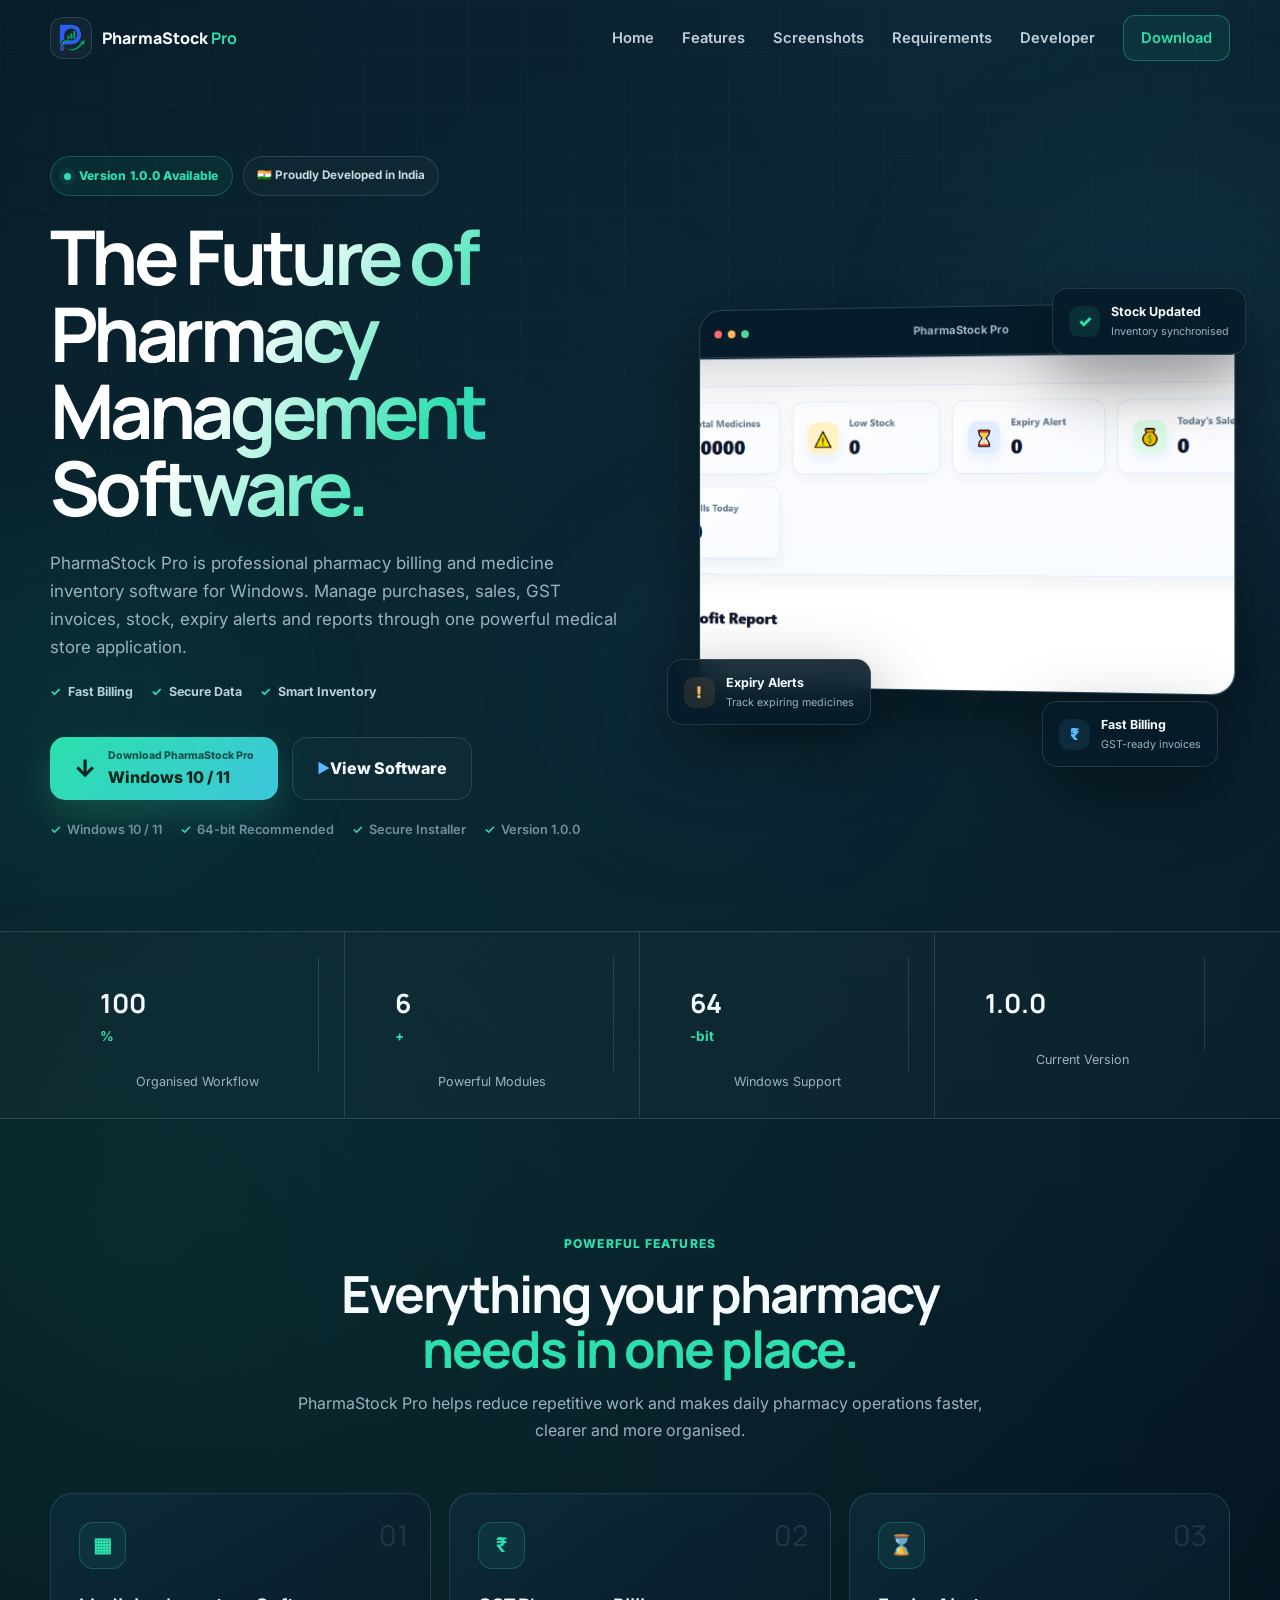
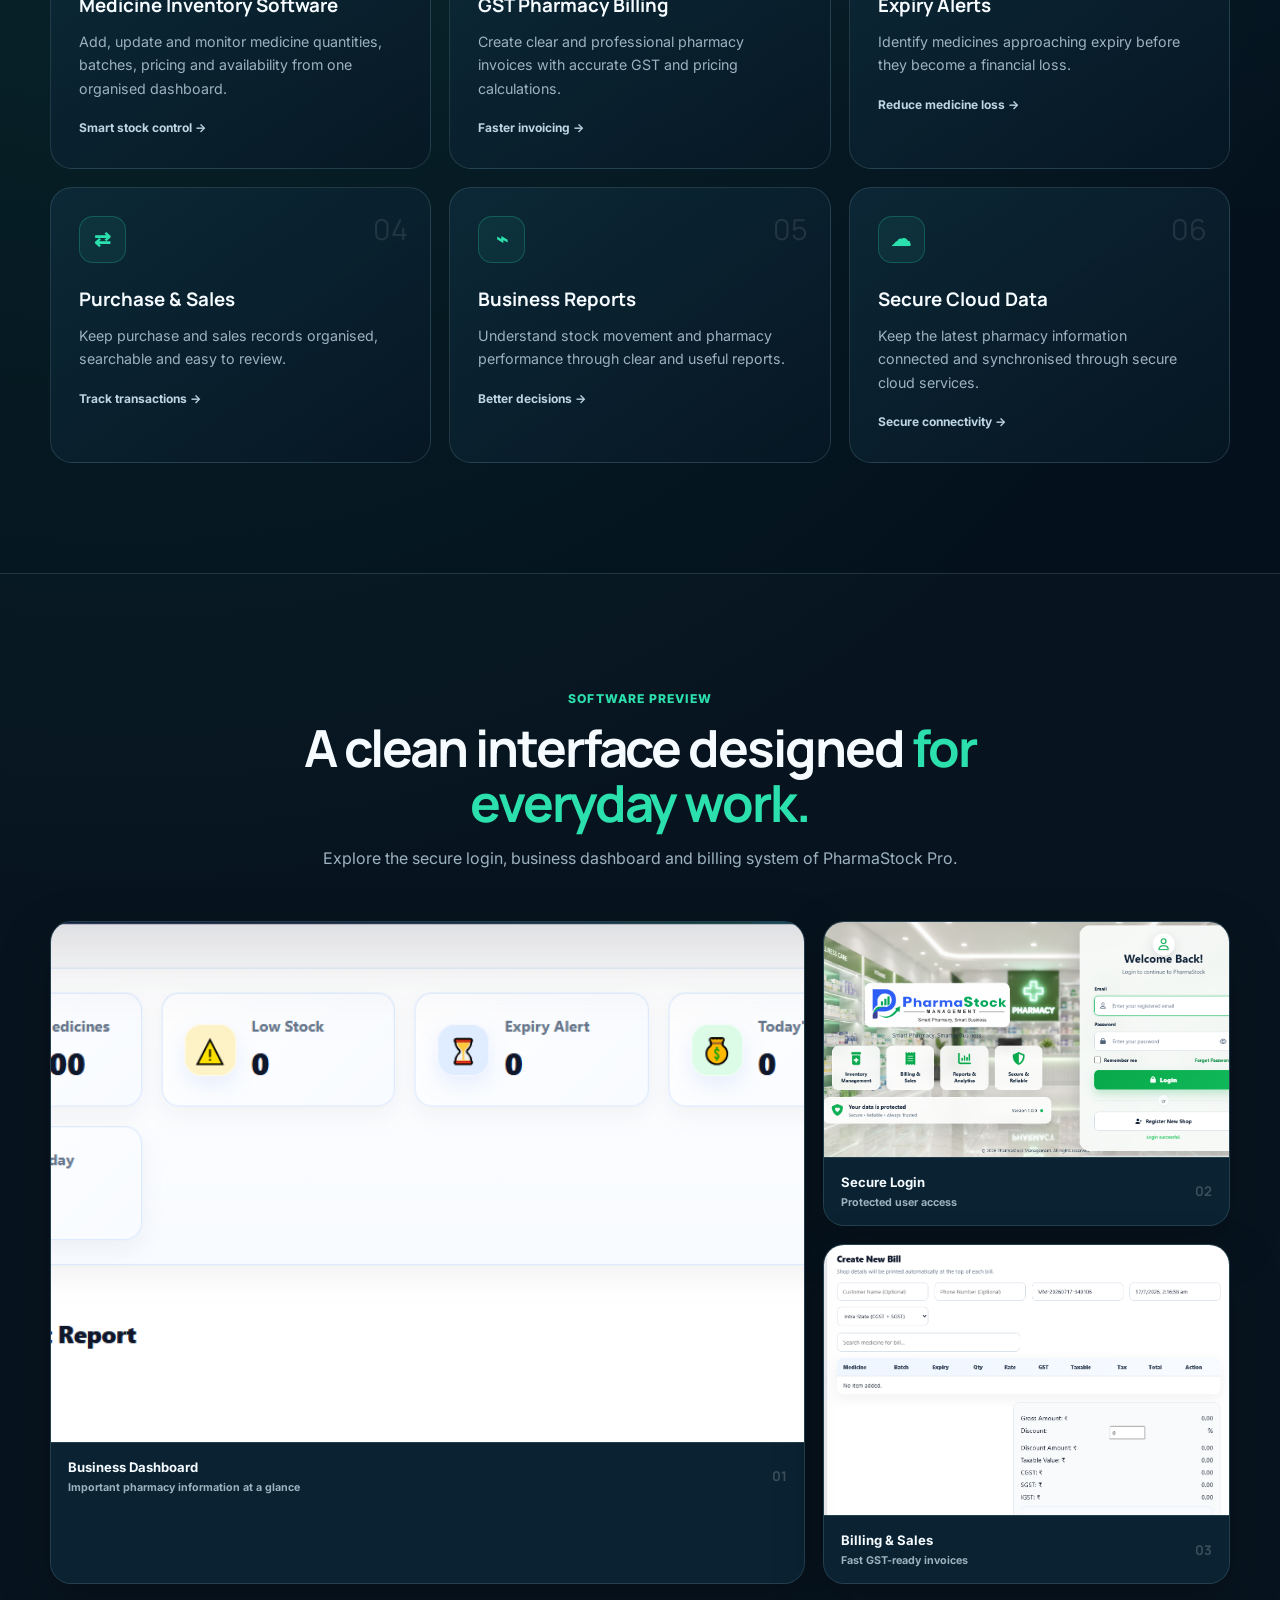
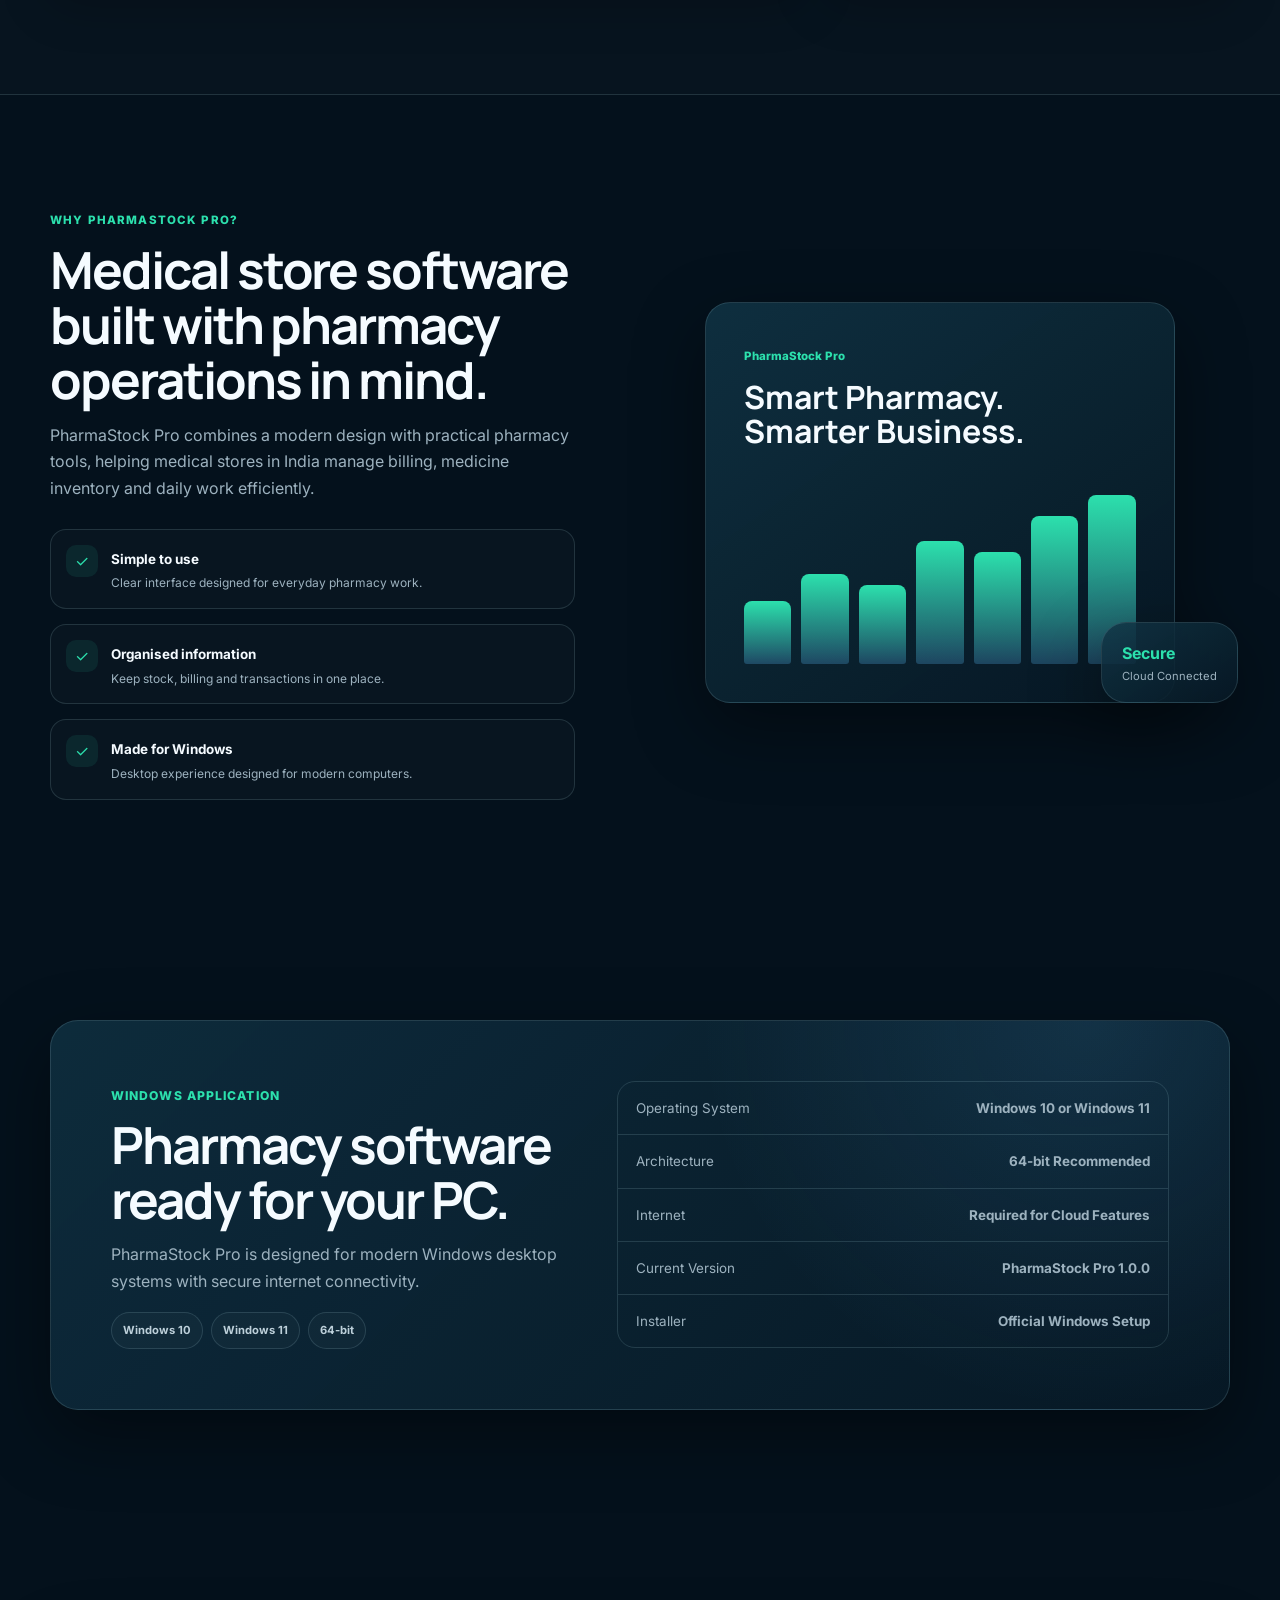
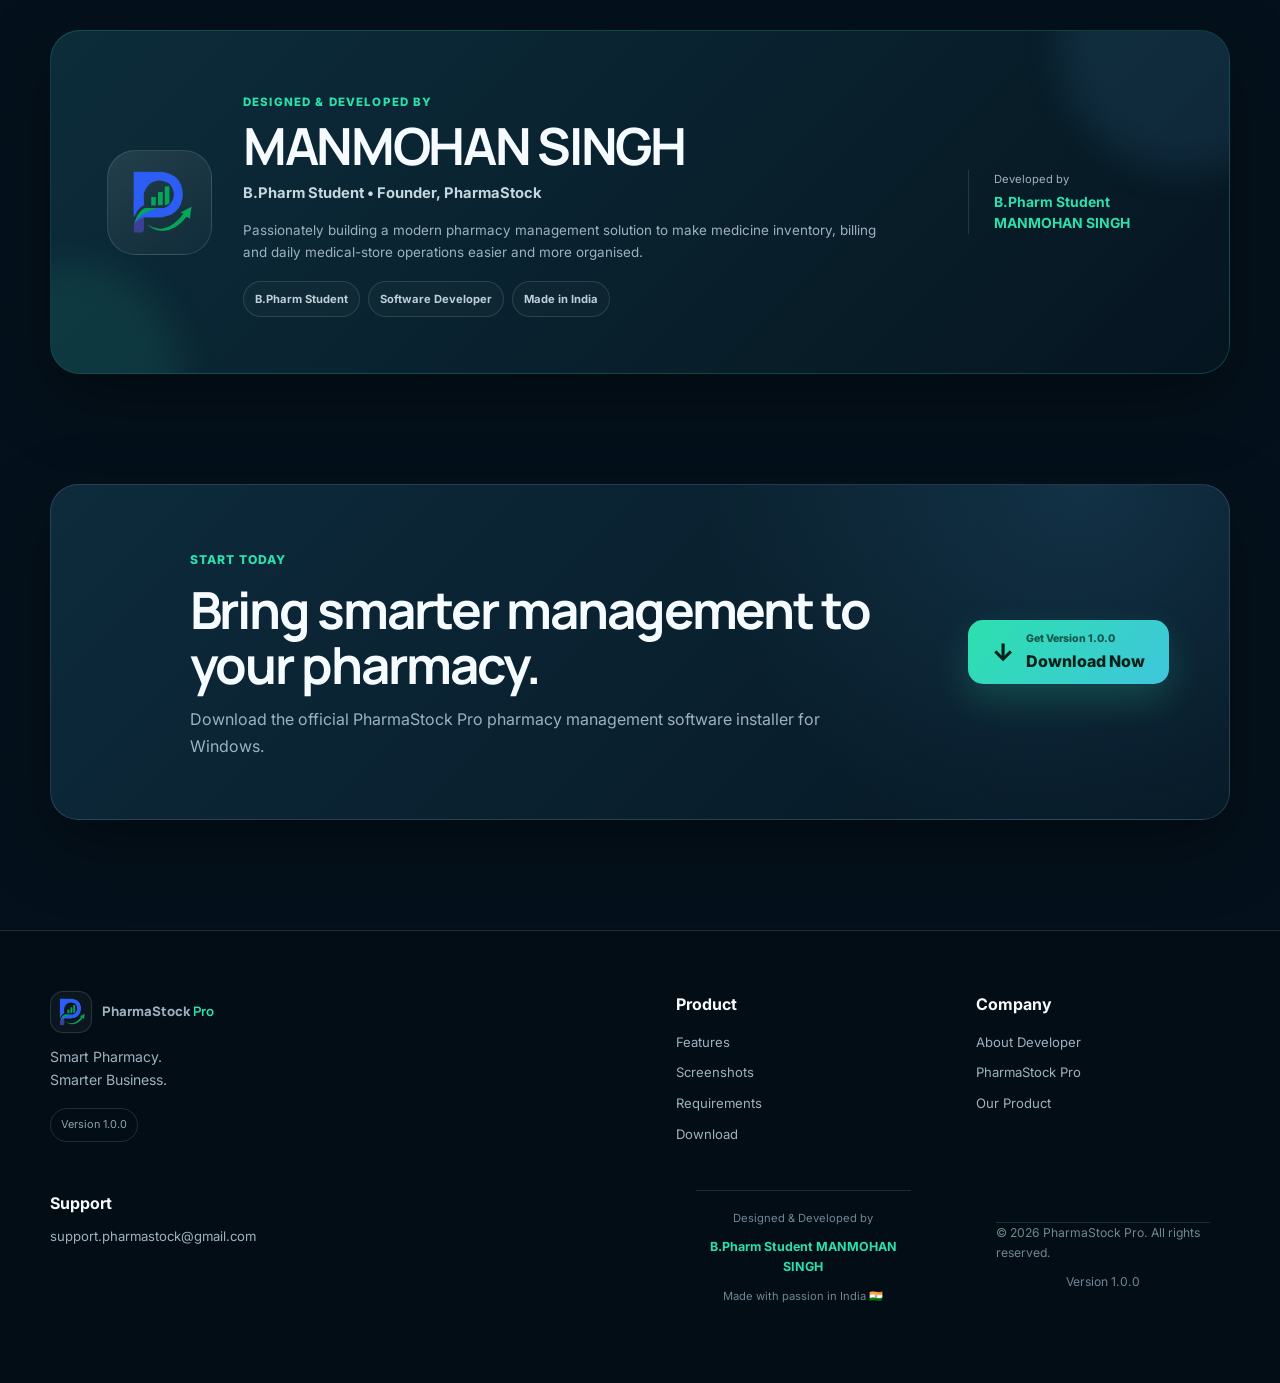
==== index.html @ 6699a88d "Update index.html" ====
<!DOCTYPE html>
<html lang="en-IN">
<head>
  <meta charset="UTF-8">
  <meta name="viewport" content="width=device-width, initial-scale=1.0, viewport-fit=cover">

  <title>PharmaStock Pro – Pharmacy Billing & Inventory Software India</title>
  <meta name="description" content="PharmaStock Pro is professional Windows pharmacy management software for GST billing, medicine inventory, stock control, expiry alerts, purchases, sales and medical store operations in India.">
  <meta name="author" content="Manmohan Singh">
  <meta name="application-name" content="PharmaStock Pro">
  <meta name="theme-color" content="#04111c">
  <meta name="color-scheme" content="dark">
  <meta name="format-detection" content="telephone=no">

  <meta name="robots" content="index, follow, max-image-preview:large, max-snippet:-1, max-video-preview:-1">
  <meta name="googlebot" content="index, follow, max-image-preview:large, max-snippet:-1, max-video-preview:-1">

  <link rel="canonical" href="https://supportpharmastock-code.github.io/PharmaStock/">

  <!-- Favicons -->
<link rel="icon" type="image/png" sizes="48x48" href="./favicon.png?v=1">
<link rel="shortcut icon" type="image/png" href="./favicon.png?v=1">
<link rel="apple-touch-icon" href="./favicon.png?v=1">

<meta name="theme-color" content="#04111c">

  <!-- Open Graph -->
  <meta property="og:type" content="website">
  <meta property="og:site_name" content="PharmaStock Pro">
  <meta property="og:title" content="PharmaStock Pro – Pharmacy Billing & Inventory Software">
  <meta property="og:description" content="Professional GST pharmacy billing, medicine inventory, expiry alerts and medical store management software for Windows.">
  <meta property="og:url" content="https://supportpharmastock-code.github.io/PharmaStock/">
  <meta property="og:image" content="https://supportpharmastock-code.github.io/PharmaStock/assets/dashboard.png">
  <meta property="og:image:secure_url" content="https://supportpharmastock-code.github.io/PharmaStock/assets/dashboard.png">
  <meta property="og:image:type" content="image/png">
  <meta property="og:image:alt" content="PharmaStock Pro pharmacy management software dashboard">
  <meta property="og:locale" content="en_IN">

  <!-- Twitter / X -->
  <meta name="twitter:card" content="summary_large_image">
  <meta name="twitter:title" content="PharmaStock Pro – Pharmacy Software India">
  <meta name="twitter:description" content="Professional Windows pharmacy management software for GST billing, medicine inventory and expiry tracking.">
  <meta name="twitter:image" content="https://supportpharmastock-code.github.io/PharmaStock/assets/dashboard.png">
  <meta name="twitter:image:alt" content="PharmaStock Pro pharmacy management software dashboard">

  <!-- Add the real Search Console verification code later -->
 <meta name="google-site-verification" content="mvRty-coqkGGq2BrrbIYXyXePQBlCeLk23grXf6-WQA" />

  <!-- Performance -->
  <link rel="preload" href="assets/P-logo.png" as="image" fetchpriority="high">
  <link rel="preload" href="assets/dashboard.png" as="image" fetchpriority="high">

  <link rel="stylesheet" href="style.css">

  <!-- Organization structured data -->
  <script type="application/ld+json">
  {
    "@context": "https://schema.org",
    "@type": "Organization",
    "@id": "https://supportpharmastock-code.github.io/PharmaStock/#organization",
    "name": "PharmaStock",
    "alternateName": "PharmaStock Pro",
    "url": "https://supportpharmastock-code.github.io/PharmaStock/",
    "logo": {
      "@type": "ImageObject",
      "url": "https://supportpharmastock-code.github.io/PharmaStock/favicon-180.png"
    },
    "description": "Developer of PharmaStock Pro pharmacy billing, medicine inventory and medical store management software for Windows.",
    "email": "mailto:supportpharmastock@gmail.com",
    "founder": {
      "@type": "Person",
      "name": "Manmohan Singh"
    },
    "sameAs": [
      "https://github.com/supportpharmastock-code/PharmaStock"
    ]
  }
  </script>

  <!-- Software application structured data -->
  <script type="application/ld+json">
  {
    "@context": "https://schema.org",
    "@type": "SoftwareApplication",
    "@id": "https://supportpharmastock-code.github.io/PharmaStock/#software",
    "name": "PharmaStock Pro",
    "alternateName": "PharmaStock",
    "url": "https://supportpharmastock-code.github.io/PharmaStock/",
    "description": "Professional pharmacy management software for GST billing, medicine inventory, stock control, expiry alerts, purchases, sales and medical store operations in India.",
    "image": "https://supportpharmastock-code.github.io/PharmaStock/assets/dashboard.png",
    "screenshot": [
      "https://supportpharmastock-code.github.io/PharmaStock/assets/dashboard.png",
      "https://supportpharmastock-code.github.io/PharmaStock/assets/login.png",
      "https://supportpharmastock-code.github.io/PharmaStock/assets/billing.png"
    ],
    "operatingSystem": "Windows 10, Windows 11",
    "applicationCategory": "BusinessApplication",
    "applicationSubCategory": "Pharmacy Management Software",
    "softwareVersion": "1.0.0",
    "softwareRequirements": "Windows 10 or Windows 11, 64-bit recommended, internet required for cloud features",
    "downloadUrl": "https://github.com/supportpharmastock-code/PharmaStock/releases/download/v1.0.0/PharmaStock-Pro-Setup-1.0.0.exe",
    "installUrl": "https://github.com/supportpharmastock-code/PharmaStock/releases/download/v1.0.0/PharmaStock-Pro-Setup-1.0.0.exe",
    "releaseNotes": "https://github.com/supportpharmastock-code/PharmaStock/releases/tag/v1.0.0",
    "inLanguage": "en-IN",
    "countryOfOrigin": {
      "@type": "Country",
      "name": "India"
    },
    "publisher": {
      "@id": "https://supportpharmastock-code.github.io/PharmaStock/#organization"
    },
    "offers": {
      "@type": "Offer",
      "price": "0",
      "priceCurrency": "INR",
      "availability": "https://schema.org/InStock",
      "url": "https://supportpharmastock-code.github.io/PharmaStock/#download"
    }
  }
  </script>
</head>
<body>
  <div class="loader" id="loader">
    <div class="loader-glow"></div>
    <img src="assets/P-logo.png" alt="PharmaStock Pro logo" class="loader-logo" fetchpriority="high">
    <h2>PharmaStock <span>Pro</span></h2>
    <p>Smart Pharmacy. Smarter Business.</p>
    <div class="loader-line"><span></span></div>
  </div>

  <div class="background-effects" aria-hidden="true">
    <div class="background-grid"></div>
    <div class="glow glow-one"></div>
    <div class="glow glow-two"></div>
    <div class="glow glow-three"></div>
    <div class="cursor-glow" id="cursorGlow"></div>
  </div>

  <div class="scroll-progress" id="scrollProgress"></div>

  <header class="header" id="home">
    <nav class="container nav" aria-label="Primary navigation">
      <a class="brand" href="#home" aria-label="PharmaStock Pro home">
        <div class="brand-logo-wrap"><img src="assets/P-logo.png" alt="PharmaStock Pro logo"></div>
        <span>PharmaStock <b>Pro</b></span>
      </a>

      <button class="menu-btn" id="menuBtn" aria-label="Open navigation menu" aria-expanded="false" aria-controls="navLinks">
        <span></span><span></span><span></span>
      </button>

      <div class="nav-links" id="navLinks">
        <a href="#home" class="active">Home</a>
        <a href="#features">Features</a>
        <a href="#screenshots">Screenshots</a>
        <a href="#requirements">Requirements</a>
        <a href="#developer">Developer</a>
        <a class="download-small download-link" href="https://github.com/supportpharmastock-code/PharmaStock/releases/download/v1.0.0/PharmaStock-Pro-Setup-1.0.0.exe">Download</a>
      </div>
    </nav>
  </header>

  <main>
    <section class="hero container">
      <div class="hero-copy reveal">
        <div class="hero-badges">
          <span class="badge"><i></i> Version 1.0.0 Available</span>
          <span class="india-badge">🇮🇳 Proudly Developed in India</span>
        </div>
        <h1>The Future of <span>Pharmacy Management Software.</span></h1>
        <p class="hero-subtitle">PharmaStock Pro is professional pharmacy billing and medicine inventory software for Windows. Manage purchases, sales, GST invoices, stock, expiry alerts and reports through one powerful medical store application.</p>
        <div class="hero-points"><span>Fast Billing</span><span>Secure Data</span><span>Smart Inventory</span></div>
        <div class="hero-buttons" id="download">
          <a class="primary download-link" href="https://github.com/supportpharmastock-code/PharmaStock/releases/download/v1.0.0/PharmaStock-Pro-Setup-1.0.0.exe">
            <span class="download-icon">↓</span><div><small>Download PharmaStock Pro</small>Windows 10 / 11</div>
          </a>
          <a class="secondary" href="#screenshots"><span class="play-icon">▶</span>View Software</a>
        </div>
        <div class="meta"><span>Windows 10 / 11</span><span>64-bit Recommended</span><span>Secure Installer</span><span>Version 1.0.0</span></div>
      </div>

      <div class="hero-preview reveal">
        <div class="preview-glow"></div>
        <div class="app-window">
          <div class="window-bar">
            <div class="window-controls"><i></i><i></i><i></i></div><b>PharmaStock Pro</b><span class="secure-label"><i></i> Secure</span>
          </div>
          <div class="window-image"><img src="assets/dashboard.png" alt="PharmaStock Pro pharmacy management software dashboard" fetchpriority="high" decoding="async"><div class="image-shine"></div></div>
          <div class="placeholder"><aside><div>P</div><i></i><i></i><i></i><i></i></aside><section><h3></h3><div class="stats"><i></i><i></i><i></i></div><div class="chart"></div></section></div>
        </div>
        <div class="float-card stock-card"><span class="float-icon success">✓</span><div><b>Stock Updated</b><small>Inventory synchronised</small></div></div>
        <div class="float-card expiry-card"><span class="float-icon warning">!</span><div><b>Expiry Alerts</b><small>Track expiring medicines</small></div></div>
        <div class="float-card billing-card"><span class="float-icon billing">₹</span><div><b>Fast Billing</b><small>GST-ready invoices</small></div></div>
      </div>
    </section>

    <section class="quick-strip"><div class="container quick-grid">
      <div class="quick-item reveal"><div><strong class="counter" data-target="100">0</strong><b>%</b></div><span>Organised Workflow</span></div>
      <div class="quick-item reveal"><div><strong class="counter" data-target="6">0</strong><b>+</b></div><span>Powerful Modules</span></div>
      <div class="quick-item reveal"><div><strong class="counter" data-target="64">0</strong><b>-bit</b></div><span>Windows Support</span></div>
      <div class="quick-item reveal"><div><strong>1.0.0</strong></div><span>Current Version</span></div>
    </div></section>

    <section class="section container" id="features">
      <div class="section-title reveal"><span>POWERFUL FEATURES</span><h2>Everything your pharmacy <em>needs in one place.</em></h2><p>PharmaStock Pro helps reduce repetitive work and makes daily pharmacy operations faster, clearer and more organised.</p></div>
      <div class="feature-grid">
        <article class="card reveal"><div class="card-number">01</div><strong>▦</strong><h3>Medicine Inventory Software</h3><p>Add, update and monitor medicine quantities, batches, pricing and availability from one organised dashboard.</p><span class="card-link">Smart stock control →</span></article>
        <article class="card reveal"><div class="card-number">02</div><strong>₹</strong><h3>GST Pharmacy Billing</h3><p>Create clear and professional pharmacy invoices with accurate GST and pricing calculations.</p><span class="card-link">Faster invoicing →</span></article>
        <article class="card reveal"><div class="card-number">03</div><strong>⌛</strong><h3>Expiry Alerts</h3><p>Identify medicines approaching expiry before they become a financial loss.</p><span class="card-link">Reduce medicine loss →</span></article>
        <article class="card reveal"><div class="card-number">04</div><strong>⇄</strong><h3>Purchase & Sales</h3><p>Keep purchase and sales records organised, searchable and easy to review.</p><span class="card-link">Track transactions →</span></article>
        <article class="card reveal"><div class="card-number">05</div><strong>⌁</strong><h3>Business Reports</h3><p>Understand stock movement and pharmacy performance through clear and useful reports.</p><span class="card-link">Better decisions →</span></article>
        <article class="card reveal"><div class="card-number">06</div><strong>☁</strong><h3>Secure Cloud Data</h3><p>Keep the latest pharmacy information connected and synchronised through secure cloud services.</p><span class="card-link">Secure connectivity →</span></article>
      </div>
    </section>

    <section class="section preview-section" id="screenshots"><div class="container">
      <div class="section-title reveal"><span>SOFTWARE PREVIEW</span><h2>A clean interface designed <em>for everyday work.</em></h2><p>Explore the secure login, business dashboard and billing system of PharmaStock Pro.</p></div>
      <div class="screens-grid">
        <figure class="screen-card big reveal" data-image="assets/dashboard.png" data-title="PharmaStock Dashboard"><div class="screen-image"><img src="assets/dashboard.png" alt="PharmaStock Pro medical store software dashboard screenshot" loading="lazy" decoding="async"><div class="screen-overlay"><button class="view-image" type="button">⛶ View Fullscreen</button></div></div><figcaption><div><b>Business Dashboard</b><span>Important pharmacy information at a glance</span></div><i>01</i></figcaption></figure>
        <figure class="screen-card reveal" data-image="assets/login.png" data-title="Secure Login"><div class="screen-image"><img src="assets/login.png" alt="PharmaStock Pro secure pharmacy software login screenshot" loading="lazy" decoding="async"><div class="screen-overlay"><button class="view-image" type="button">⛶ View</button></div></div><figcaption><div><b>Secure Login</b><span>Protected user access</span></div><i>02</i></figcaption></figure>
        <figure class="screen-card reveal" data-image="assets/billing.png" data-title="Billing and Sales"><div class="screen-image"><img src="assets/billing.png" alt="PharmaStock Pro GST pharmacy billing software screenshot" loading="lazy" decoding="async"><div class="screen-overlay"><button class="view-image" type="button">⛶ View</button></div></div><figcaption><div><b>Billing & Sales</b><span>Fast GST-ready invoices</span></div><i>03</i></figcaption></figure>
      </div>
    </div></section>

    <section class="section container"><div class="why-grid">
      <div class="why-content reveal"><span class="small-title">WHY PHARMASTOCK PRO?</span><h2>Medical store software built with pharmacy operations in mind.</h2><p>PharmaStock Pro combines a modern design with practical pharmacy tools, helping medical stores in India manage billing, medicine inventory and daily work efficiently.</p>
        <div class="why-points"><div><span>✓</span><div><b>Simple to use</b><p>Clear interface designed for everyday pharmacy work.</p></div></div><div><span>✓</span><div><b>Organised information</b><p>Keep stock, billing and transactions in one place.</p></div></div><div><span>✓</span><div><b>Made for Windows</b><p>Desktop experience designed for modern computers.</p></div></div></div>
      </div>
      <div class="why-visual reveal"><div class="visual-card visual-card-main"><span>PharmaStock Pro</span><h3>Smart Pharmacy.<br>Smarter Business.</h3><div class="visual-chart"><i></i><i></i><i></i><i></i><i></i><i></i><i></i></div></div><div class="visual-card mini-card"><b>Secure</b><span>Cloud Connected</span></div></div>
    </div></section>

    <section class="section container" id="requirements"><div class="requirements reveal">
      <div class="requirements-copy"><span>WINDOWS APPLICATION</span><h2>Pharmacy software ready for your PC.</h2><p>PharmaStock Pro is designed for modern Windows desktop systems with secure internet connectivity.</p><div class="requirement-tags"><span>Windows 10</span><span>Windows 11</span><span>64-bit</span></div></div>
      <div class="req-list"><p><span>Operating System</span><b>Windows 10 or Windows 11</b></p><p><span>Architecture</span><b>64-bit Recommended</b></p><p><span>Internet</span><b>Required for Cloud Features</b></p><p><span>Current Version</span><b>PharmaStock Pro 1.0.0</b></p><p><span>Installer</span><b>Official Windows Setup</b></p></div>
    </div></section>

    <section class="section container" id="developer"><div class="developer-card reveal">
      <div class="developer-decoration decoration-one"></div><div class="developer-decoration decoration-two"></div>
      <div class="developer-logo"><img src="assets/P-logo.png" alt="PharmaStock Pro developer logo" loading="lazy" decoding="async"></div>
      <div class="developer-content"><span>DESIGNED & DEVELOPED BY</span><h2>MANMOHAN SINGH</h2><h3>B.Pharm Student • Founder, PharmaStock</h3><p>Passionately building a modern pharmacy management solution to make medicine inventory, billing and daily medical-store operations easier and more organised.</p><div class="developer-labels"><span>B.Pharm Student</span><span>Software Developer</span><span>Made in India</span></div></div>
      <div class="developer-signature"><span>Developed by</span><b>B.Pharm Student<br>MANMOHAN SINGH</b></div>
    </div></section>

    <section class="cta container reveal"><div class="cta-glow"></div><div><span>START TODAY</span><h2>Bring smarter management to your pharmacy.</h2><p>Download the official PharmaStock Pro pharmacy management software installer for Windows.</p></div><a class="primary download-link" href="https://github.com/supportpharmastock-code/PharmaStock/releases/download/v1.0.0/PharmaStock-Pro-Setup-1.0.0.exe"><span class="download-icon">↓</span><div><small>Get Version 1.0.0</small>Download Now</div></a></section>
  </main>

  <footer>
    <div class="container footer-grid">
      <div class="footer-brand"><a class="brand" href="#home"><div class="brand-logo-wrap"><img src="assets/P-logo.png" alt="PharmaStock Pro logo" loading="lazy" decoding="async"></div><span>PharmaStock <b>Pro</b></span></a><p>Smart Pharmacy.<br>Smarter Business.</p><div class="footer-version">Version 1.0.0</div></div>
      <div><h4>Product</h4><a href="#features">Features</a><a href="#screenshots">Screenshots</a><a href="#requirements">Requirements</a><a href="#download">Download</a></div>
      <div><h4>Company</h4><a href="#developer">About Developer</a><a href="#home">PharmaStock Pro</a><a href="#features">Our Product</a></div>
      <div><div>
  <h4>Support</h4>
  <a href="mailto:support.pharmastock@gmail.com">
    support.pharmastock@gmail.com
  </a>
</div>
    </div>
    <div class="container developer-footer"><span>Designed & Developed by</span><b>B.Pharm Student MANMOHAN SINGH</b><small>Made with passion in India 🇮🇳</small></div>
    <div class="container copyright"><p>© <span id="year"></span> PharmaStock Pro. All rights reserved.</p><span>Version 1.0.0</span></div>
  </footer>

  <div class="toast" id="toast"><div class="toast-icon">✓</div><div><b>Download Starting</b><small>Open the installer after the download completes.</small></div><button type="button" id="closeToast" aria-label="Close notification">×</button></div>
  <div class="lightbox" id="lightbox" aria-hidden="true"><button class="lightbox-close" id="lightboxClose" type="button" aria-label="Close screenshot">×</button><div class="lightbox-content"><img id="lightboxImage" src="" alt="PharmaStock Pro software screenshot preview"><h3 id="lightboxTitle">PharmaStock Pro</h3></div></div>

  <script src="script.js" defer></script>
</body>
</html>
---- style.css ----
@import url('https://fonts.googleapis.com/css2?family=Inter:wght@400;500;600;700;800&family=Manrope:wght@700;800&display=swap');
:root{--bg:#04111c;--panel:#0a2232;--text:#f5fbff;--muted:#9db2bf;--line:rgba(180,225,235,.15);--green:#2ce0ad;--blue:#5bbdff;--shadow:0 25px 70px rgba(0,0,0,.4)}
*{box-sizing:border-box;margin:0;padding:0}html{scroll-behavior:smooth}body{font-family:Inter,sans-serif;background:radial-gradient(circle at 80% 0,rgba(61,181,220,.14),transparent 30%),radial-gradient(circle at 10% 20%,rgba(44,224,173,.1),transparent 25%),var(--bg);color:var(--text);line-height:1.65;overflow-x:hidden}a{text-decoration:none;color:inherit}img{display:block;max-width:100%}.container{width:min(1180px,calc(100% - 40px));margin:auto}.header{position:sticky;top:0;z-index:50;transition:.25s}.header.scrolled{background:rgba(4,17,28,.86);backdrop-filter:blur(16px);border-bottom:1px solid var(--line)}.nav{min-height:76px;display:flex;align-items:center;justify-content:space-between}.brand{display:flex;align-items:center;gap:10px;font-family:Manrope;font-weight:800}.brand img{width:38px;height:38px;object-fit:contain}.brand b{color:var(--green)}.nav-links{display:flex;align-items:center;gap:28px;color:#bed0da;font-weight:600;font-size:.92rem}.nav-links a:hover{color:var(--green)}.download-small{padding:10px 17px;border:1px solid rgba(44,224,173,.35);border-radius:12px;color:var(--green)!important;background:rgba(44,224,173,.07)}.menu-btn{display:none;background:transparent;border:1px solid var(--line);border-radius:10px;color:white;font-size:1.2rem;padding:8px 12px}.hero{min-height:calc(100vh - 76px);padding:80px 0 90px;display:grid;grid-template-columns:1.03fr .97fr;gap:70px;align-items:center}.badge,.section-title span,.requirements>div>span,.cta>div>span{display:inline-block;color:var(--green);font-size:.76rem;font-weight:800;letter-spacing:.09em}.badge{padding:9px 13px;border:1px solid rgba(44,224,173,.25);border-radius:999px;background:rgba(44,224,173,.06);letter-spacing:.02em}.hero h1{margin-top:22px;font-family:Manrope;font-size:clamp(3rem,5.9vw,5.4rem);line-height:1.02;letter-spacing:-.06em;background:linear-gradient(120deg,#fff 35%,var(--green),var(--blue));-webkit-background-clip:text;color:transparent}.hero p{margin-top:24px;max-width:660px;color:var(--muted);font-size:1.06rem}.hero-buttons{margin-top:34px;display:flex;gap:14px;flex-wrap:wrap}.primary,.secondary{min-height:58px;border-radius:15px;display:inline-flex;align-items:center;justify-content:center;font-weight:800;transition:.2s}.primary{gap:12px;padding:10px 24px;background:linear-gradient(135deg,var(--green),#3fc6dd);color:#032018;box-shadow:0 15px 36px rgba(44,224,173,.2)}.primary span{font-size:1.5rem}.primary small{display:block;font-size:.66rem;opacity:.7}.secondary{padding:10px 24px;border:1px solid var(--line);background:rgba(255,255,255,.02)}.primary:hover,.secondary:hover{transform:translateY(-3px)}.meta{margin-top:19px;display:flex;gap:18px;flex-wrap:wrap;color:#758f9d;font-size:.8rem;font-weight:600}.meta span:before{content:'✓';color:var(--green);margin-right:6px}.hero-preview{position:relative;min-height:510px;display:grid;place-items:center}.app-window{position:relative;z-index:2;width:100%;overflow:hidden;border:1px solid rgba(160,220,230,.2);border-radius:23px;background:#071c2a;box-shadow:var(--shadow);transform:perspective(1000px) rotateY(-5deg)}.window-bar{min-height:48px;padding:0 15px;display:grid;grid-template-columns:1fr auto 1fr;align-items:center;border-bottom:1px solid var(--line);color:#9eb6c2;font-size:.7rem}.window-bar span:last-child{text-align:right;color:var(--green)}.app-window img{width:100%;aspect-ratio:16/10;object-fit:cover}.placeholder{min-height:350px;display:none;grid-template-columns:72px 1fr}.app-window img[src='assets/dashboard.png']:not([src='']){background:#0b2535}.placeholder aside{padding:22px 15px;border-right:1px solid var(--line);display:flex;flex-direction:column;align-items:center;gap:21px}.placeholder aside div{width:34px;height:34px;border-radius:10px;display:grid;place-items:center;background:linear-gradient(135deg,var(--green),var(--blue));color:#032018;font-weight:900}.placeholder i{display:block;width:28px;height:7px;border-radius:999px;background:#1d4254}.placeholder section{padding:30px}.placeholder h3{width:170px;height:17px;border-radius:999px;background:#285268}.stats{display:grid;grid-template-columns:repeat(3,1fr);gap:13px;margin-top:25px}.stats i{height:78px;border:1px solid var(--line);border-radius:14px;background:rgba(255,255,255,.025)}.chart{height:170px;margin-top:18px;border:1px solid var(--line);border-radius:16px;background:linear-gradient(180deg,rgba(44,224,173,.12),transparent)}.float-card{position:absolute;z-index:4;padding:13px 16px;border:1px solid var(--line);border-radius:15px;background:rgba(7,28,42,.9);backdrop-filter:blur(14px);box-shadow:var(--shadow)}.float-card b,.float-card small{display:block}.float-card b{font-size:.78rem}.float-card small{color:var(--muted);font-size:.67rem}.float-card.one{right:-16px;top:45px}.float-card.two{left:-25px;bottom:28px}.quick-strip{border-block:1px solid var(--line);background:rgba(255,255,255,.015)}.quick-grid{display:grid;grid-template-columns:repeat(4,1fr)}.quick-grid div{padding:25px;border-right:1px solid var(--line);display:flex;flex-direction:column}.quick-grid div:last-child{border:0}.quick-grid span{color:var(--muted);font-size:.79rem}.section{padding:110px 0}.section-title{max-width:720px;margin:0 auto 50px;text-align:center}.section-title h2,.requirements h2,.cta h2{margin-top:10px;font-family:Manrope;font-size:clamp(2rem,4vw,3.35rem);line-height:1.08;letter-spacing:-.04em}.section-title p,.requirements p,.cta p{margin-top:14px;color:var(--muted)}.feature-grid{display:grid;grid-template-columns:repeat(3,1fr);gap:18px}.card{min-height:245px;padding:28px;border:1px solid var(--line);border-radius:22px;background:linear-gradient(145deg,rgba(15,45,62,.72),rgba(7,24,37,.76));transition:.25s}.card:hover{transform:translateY(-7px);border-color:rgba(44,224,173,.34)}.card strong{width:47px;height:47px;margin-bottom:21px;border:1px solid rgba(44,224,173,.24);border-radius:14px;display:grid;place-items:center;color:var(--green);background:rgba(44,224,173,.07);font-size:1.25rem}.card h3{font-family:Manrope}.card p{margin-top:9px;color:var(--muted);font-size:.89rem}.preview-section{border-block:1px solid var(--line);background:rgba(255,255,255,.012)}.screens-grid{display:grid;grid-template-columns:1.3fr .7fr;gap:18px}.screens-grid figure{overflow:hidden;border:1px solid var(--line);border-radius:21px;background:var(--panel);box-shadow:0 18px 50px rgba(0,0,0,.25)}.screens-grid .big{grid-row:span 2}.screens-grid img{width:100%;height:100%;min-height:235px;object-fit:cover;background:linear-gradient(135deg,#0c2b3b,#081720)}.screens-grid .big img{min-height:520px}.screens-grid figcaption{padding:12px 16px;border-top:1px solid var(--line);font-weight:700;font-size:.84rem}.requirements,.cta{padding:clamp(30px,5vw,60px);border:1px solid var(--line);border-radius:28px;background:radial-gradient(circle at 88% 0,rgba(91,189,255,.12),transparent 35%),linear-gradient(135deg,rgba(15,47,64,.88),rgba(7,25,38,.92));box-shadow:var(--shadow)}.requirements{display:grid;grid-template-columns:.9fr 1.1fr;gap:55px;align-items:center}.req-list{border:1px solid var(--line);border-radius:18px;overflow:hidden}.req-list p{margin:0;padding:15px 18px;border-bottom:1px solid var(--line);display:flex;justify-content:space-between;gap:18px;font-size:.84rem}.req-list p:last-child{border:0}.cta{margin-bottom:110px;display:flex;align-items:center;justify-content:space-between;gap:40px}.cta>div{max-width:700px}footer{border-top:1px solid var(--line);background:#030d15}.footer-grid{padding:60px 0;display:grid;grid-template-columns:1.6fr .7fr .7fr;gap:45px}.footer-brand p{margin-top:12px;color:var(--muted);font-size:.88rem}.footer-grid>div:not(.footer-brand){display:flex;flex-direction:column;gap:9px}.footer-grid h4{margin-bottom:5px}.footer-grid a{color:var(--muted);font-size:.82rem}.footer-grid a:hover{color:var(--green)}.copyright{min-height:68px;border-top:1px solid var(--line);display:flex;align-items:center;justify-content:space-between;color:#6f8793;font-size:.76rem}.toast{position:fixed;right:22px;bottom:22px;z-index:100;padding:14px 17px;border:1px solid rgba(44,224,173,.3);border-radius:15px;background:rgba(4,25,35,.95);box-shadow:var(--shadow);transform:translateY(150%);opacity:0;transition:.35s}.toast.show{transform:none;opacity:1}.toast b,.toast small{display:block}.toast small{color:var(--muted);font-size:.7rem}.reveal{opacity:0;transform:translateY(22px);transition:.7s}.reveal.visible{opacity:1;transform:none}@media(max-width:950px){.menu-btn{display:block}.nav-links{position:fixed;left:20px;right:20px;top:76px;padding:20px;border:1px solid var(--line);border-radius:17px;flex-direction:column;align-items:stretch;background:rgba(4,17,28,.97);transform:translateY(-15px);opacity:0;visibility:hidden;transition:.2s}.nav-links.open{transform:none;opacity:1;visibility:visible}.hero{grid-template-columns:1fr;text-align:center}.hero-copy{display:flex;flex-direction:column;align-items:center}.feature-grid{grid-template-columns:repeat(2,1fr)}.requirements{grid-template-columns:1fr}.cta{align-items:flex-start;flex-direction:column}}@media(max-width:700px){.container{width:calc(100% - 26px)}.hero{padding-top:55px;gap:40px}.hero h1{font-size:clamp(2.5rem,13vw,3.9rem)}.hero-buttons{width:100%;flex-direction:column}.hero-buttons a{width:100%}.hero-preview{min-height:340px}.app-window{transform:none}.float-card{display:none}.quick-grid{grid-template-columns:repeat(2,1fr)}.quick-grid div:nth-child(2){border-right:0}.quick-grid div:nth-child(-n+2){border-bottom:1px solid var(--line)}.section{padding:80px 0}.feature-grid,.screens-grid{grid-template-columns:1fr}.screens-grid .big{grid-row:auto}.screens-grid img,.screens-grid .big img{min-height:235px}.req-list p{flex-direction:column;gap:2px}.cta{margin-bottom:80px}.cta .primary{width:100%}.footer-grid{grid-template-columns:1fr 1fr}.footer-brand{grid-column:1/-1}.copyright{padding:16px 0;flex-direction:column;justify-content:center;gap:5px;text-align:center}.toast{left:13px;right:13px;bottom:13px}}
/* ===== PharmaStock Premium V2 Additions ===== */
body.lightbox-open{overflow:hidden}.brand-logo-wrap{width:42px;height:42px;padding:4px;border:1px solid var(--line);border-radius:13px;background:rgba(255,255,255,.04)}.brand-logo-wrap img{width:100%;height:100%;object-fit:contain}.hero-badges{display:flex;gap:10px;flex-wrap:wrap}.india-badge{display:inline-flex;align-items:center;padding:9px 13px;border:1px solid var(--line);border-radius:999px;background:rgba(255,255,255,.025);font-size:.73rem;font-weight:700;color:#c9d8df}.badge{display:inline-flex;align-items:center;gap:8px}.badge i{width:7px;height:7px;border-radius:50%;background:var(--green);box-shadow:0 0 0 5px rgba(44,224,173,.08);animation:pulseDot 1.8s infinite}.hero h1 span{display:block}.hero-subtitle{margin-top:24px;max-width:660px;color:var(--muted);font-size:1.06rem}.hero-points{margin-top:20px;display:flex;gap:18px;flex-wrap:wrap;color:#bed0da;font-size:.78rem;font-weight:700}.hero-points span:before{content:'✓';color:var(--green);margin-right:7px}.play-icon{color:var(--blue);font-size:.85rem}.preview-glow{position:absolute;width:92%;height:72%;border-radius:50%;background:radial-gradient(circle,rgba(44,224,173,.16),rgba(91,189,255,.1) 45%,transparent 72%);filter:blur(22px)}.window-controls{display:flex;gap:6px}.window-controls i{width:8px;height:8px;border-radius:50%;background:#29404b}.window-controls i:nth-child(1){background:#ff6b76}.window-controls i:nth-child(2){background:#ffba5d}.window-controls i:nth-child(3){background:#47db9c}.secure-label{justify-self:end;display:flex;align-items:center;gap:6px;color:var(--green)}.secure-label i{width:6px;height:6px;border-radius:50%;background:var(--green)}.window-image{position:relative;overflow:hidden}.image-shine{position:absolute;inset:-100% auto -100% -45%;width:35%;background:linear-gradient(90deg,transparent,rgba(255,255,255,.13),transparent);transform:rotate(16deg);animation:shine 6s ease-in-out infinite}.float-card{display:flex;align-items:center;gap:11px}.float-icon{width:31px;height:31px;border-radius:10px;display:grid;place-items:center;font-weight:900}.float-icon.success{color:var(--green);background:rgba(44,224,173,.1)}.float-icon.warning{color:#ffb65c;background:rgba(255,182,92,.1)}.float-icon.billing{color:var(--blue);background:rgba(91,189,255,.1)}.stock-card{right:-16px;top:45px}.expiry-card{left:-25px;bottom:28px}.billing-card{right:12px;bottom:-14px}.quick-item{text-align:center}.quick-item div{display:flex;align-items:baseline;justify-content:center}.quick-item strong{font-family:Manrope;font-size:1.65rem}.quick-item b{color:var(--green);font-size:.85rem}.section-title h2 em{font-style:normal;color:var(--green)}.card{position:relative;overflow:hidden}.card-number{position:absolute;right:22px;top:18px;color:rgba(255,255,255,.1);font-family:Manrope;font-size:1.8rem}.card-link{display:inline-block;margin-top:18px;color:#bdd6e2;font-size:.75rem;font-weight:700}.screen-card{overflow:hidden;border:1px solid var(--line);border-radius:21px;background:var(--panel);box-shadow:0 18px 50px rgba(0,0,0,.25);transition:.28s}.screen-card:hover{transform:translateY(-5px);border-color:rgba(91,189,255,.28)}.screen-card.big{grid-row:span 2}.screen-image{position:relative;min-height:235px;overflow:hidden;background:linear-gradient(135deg,#0c2b3b,#081720)}.screen-card.big .screen-image{min-height:520px}.screen-image img{width:100%;height:100%;min-height:inherit;object-fit:cover;transition:.4s}.screen-card:hover img{transform:scale(1.025)}.screen-overlay{position:absolute;inset:0;display:grid;place-items:center;background:linear-gradient(180deg,transparent,rgba(1,9,14,.72));opacity:0;transition:.25s}.screen-card:hover .screen-overlay{opacity:1}.view-image{padding:10px 15px;border:1px solid rgba(255,255,255,.2);border-radius:12px;color:#fff;background:rgba(4,17,28,.75);backdrop-filter:blur(10px);cursor:pointer}.screen-card figcaption{padding:14px 17px;display:flex;align-items:center;justify-content:space-between;border-top:1px solid var(--line)}.screen-card figcaption b,.screen-card figcaption span{display:block}.screen-card figcaption b{font-size:.82rem}.screen-card figcaption span{color:var(--muted);font-size:.67rem}.screen-card figcaption i{font-style:normal;color:rgba(255,255,255,.2);font-family:Manrope}.small-title,.requirements-copy>span,.developer-content>span{color:var(--green);font-size:.72rem;font-weight:800;letter-spacing:.1em}.why-grid{display:grid;grid-template-columns:.95fr 1.05fr;gap:75px;align-items:center}.why-content h2{margin-top:10px;font-family:Manrope;font-size:clamp(2rem,4vw,3.35rem);line-height:1.08;letter-spacing:-.04em}.why-content>p{margin-top:14px;color:var(--muted)}.why-points{margin-top:28px;display:grid;gap:15px}.why-points>div{display:flex;gap:13px;padding:15px;border:1px solid var(--line);border-radius:16px;background:rgba(255,255,255,.018)}.why-points>div>span{flex:0 0 32px;width:32px;height:32px;border-radius:10px;display:grid;place-items:center;background:rgba(44,224,173,.09);color:var(--green)}.why-points b{font-size:.84rem}.why-points p{margin-top:2px;color:var(--muted);font-size:.75rem}.why-visual{position:relative;min-height:445px;display:grid;place-items:center}.visual-card{border:1px solid var(--line);border-radius:25px;background:linear-gradient(145deg,rgba(17,53,70,.84),rgba(7,24,36,.9));box-shadow:var(--shadow)}.visual-card-main{width:min(100%,470px);padding:38px}.visual-card-main>span{color:var(--green);font-size:.72rem;font-weight:800}.visual-card-main h3{margin-top:12px;font-family:Manrope;font-size:2rem;line-height:1.08}.visual-chart{height:180px;margin-top:35px;display:flex;align-items:flex-end;gap:10px}.visual-chart i{flex:1;border-radius:8px 8px 3px 3px;background:linear-gradient(180deg,var(--green),rgba(91,189,255,.25))}.visual-chart i:nth-child(1){height:35%}.visual-chart i:nth-child(2){height:50%}.visual-chart i:nth-child(3){height:44%}.visual-chart i:nth-child(4){height:68%}.visual-chart i:nth-child(5){height:62%}.visual-chart i:nth-child(6){height:82%}.visual-chart i:nth-child(7){height:94%}.mini-card{position:absolute;right:-8px;bottom:22px;padding:17px 20px}.mini-card b,.mini-card span{display:block}.mini-card b{color:var(--green)}.mini-card span{color:var(--muted);font-size:.7rem}.requirement-tags,.developer-labels{margin-top:18px;display:flex;gap:8px;flex-wrap:wrap}.requirement-tags span,.developer-labels span{padding:8px 11px;border:1px solid var(--line);border-radius:999px;background:rgba(255,255,255,.025);color:#bdd0da;font-size:.7rem;font-weight:700}.developer-card{position:relative;overflow:hidden;display:grid;grid-template-columns:auto 1fr auto;gap:31px;align-items:center;padding:clamp(30px,5vw,56px);border:1px solid rgba(44,224,173,.2);border-radius:30px;background:linear-gradient(135deg,rgba(14,48,63,.9),rgba(6,22,33,.95));box-shadow:var(--shadow)}.developer-decoration{position:absolute;border-radius:50%;filter:blur(18px)}.decoration-one{width:250px;height:250px;right:-80px;top:-110px;background:rgba(91,189,255,.1)}.decoration-two{width:220px;height:220px;left:-90px;bottom:-110px;background:rgba(44,224,173,.09)}.developer-logo{position:relative;width:105px;height:105px;padding:14px;border-radius:28px;background:linear-gradient(145deg,rgba(255,255,255,.1),rgba(255,255,255,.025));border:1px solid var(--line)}.developer-logo img{width:100%;height:100%;object-fit:contain}.developer-content{position:relative}.developer-content h2{margin-top:7px;font-family:Manrope;font-size:clamp(2rem,4vw,3.5rem);letter-spacing:-.045em;line-height:1}.developer-content h3{margin-top:10px;color:#c5d8e1;font-size:.92rem}.developer-content p{margin-top:13px;max-width:650px;color:var(--muted);font-size:.84rem}.developer-signature{position:relative;min-width:205px;padding-left:25px;border-left:1px solid var(--line)}.developer-signature span,.developer-signature b{display:block}.developer-signature span{color:var(--muted);font-size:.7rem}.developer-signature b{margin-top:4px;color:var(--green);font-size:.87rem;line-height:1.5}.footer-version{display:inline-block;margin-top:16px;padding:7px 10px;border:1px solid var(--line);border-radius:999px;color:#8da4af;font-size:.68rem}.developer-footer{padding:18px 0;border-top:1px solid var(--line);display:flex;align-items:center;justify-content:center;gap:10px;flex-wrap:wrap;text-align:center}.developer-footer span,.developer-footer small{color:#6f8793;font-size:.7rem}.developer-footer b{color:var(--green);font-size:.78rem}.toast{display:flex;align-items:center;gap:12px;min-width:320px}.toast-icon{width:34px;height:34px;border-radius:11px;display:grid;place-items:center;background:rgba(44,224,173,.1);color:var(--green);font-weight:900}.toast button{margin-left:auto;border:0;background:transparent;color:#8fa5af;font-size:1.2rem;cursor:pointer}.lightbox{position:fixed;inset:0;z-index:500;display:grid;place-items:center;padding:30px;background:rgba(1,7,11,.88);backdrop-filter:blur(16px);opacity:0;visibility:hidden;transition:.3s}.lightbox.open{opacity:1;visibility:visible}.lightbox-content{width:min(1200px,94vw);text-align:center}.lightbox-content img{max-height:78vh;margin:auto;border:1px solid var(--line);border-radius:20px;box-shadow:var(--shadow)}.lightbox-content h3{margin-top:14px;font-family:Manrope}.lightbox-close{position:absolute;right:25px;top:20px;width:44px;height:44px;border-radius:50%;border:1px solid var(--line);background:rgba(255,255,255,.04);color:white;font-size:1.5rem;cursor:pointer}.loader{position:fixed;inset:0;z-index:9999;display:flex;flex-direction:column;align-items:center;justify-content:center;background:#02080d;transition:opacity .65s,visibility .65s}.loader.hidden{opacity:0;visibility:hidden}.loader-glow{position:absolute;width:360px;height:360px;border-radius:50%;background:radial-gradient(circle,rgba(44,224,173,.2),rgba(91,189,255,.08) 45%,transparent 70%);filter:blur(8px);animation:pulseGlow 2.2s infinite}.loader-logo{position:relative;width:92px;height:92px;object-fit:contain;filter:drop-shadow(0 18px 40px rgba(44,224,173,.3));animation:logoFloat 2s infinite}.loader h2{position:relative;margin-top:22px;font-family:Manrope;font-size:1.65rem}.loader h2 span{color:var(--green)}.loader p{position:relative;margin-top:5px;color:var(--muted);font-size:.78rem}.loader-line{position:relative;width:230px;height:4px;margin-top:25px;overflow:hidden;border-radius:999px;background:rgba(255,255,255,.08)}.loader-line span{display:block;width:45%;height:100%;border-radius:inherit;background:linear-gradient(90deg,var(--green),var(--blue));animation:loaderMove 1.2s infinite}.background-effects{position:fixed;inset:0;z-index:0;pointer-events:none;overflow:hidden}.background-grid{position:absolute;inset:0;background-image:linear-gradient(rgba(255,255,255,.018) 1px,transparent 1px),linear-gradient(90deg,rgba(255,255,255,.018) 1px,transparent 1px);background-size:52px 52px;mask-image:linear-gradient(to bottom,black,transparent 85%)}.glow{position:absolute;border-radius:50%;filter:blur(90px);opacity:.35}.glow-one{width:420px;height:420px;right:-100px;top:140px;background:rgba(91,189,255,.18)}.glow-two{width:360px;height:360px;left:-110px;top:520px;background:rgba(44,224,173,.15)}.glow-three{width:300px;height:300px;left:45%;bottom:8%;background:rgba(95,120,255,.1)}.cursor-glow{position:fixed;left:-190px;top:-190px;width:380px;height:380px;border-radius:50%;background:radial-gradient(circle,rgba(44,224,173,.08),transparent 65%);opacity:0;transition:opacity .3s;will-change:transform}.cursor-glow.visible{opacity:1}.scroll-progress{position:fixed;left:0;top:0;z-index:1000;height:3px;width:0;background:linear-gradient(90deg,var(--green),var(--blue));box-shadow:0 0 18px rgba(44,224,173,.55)}.menu-btn span{display:block;height:2px;margin:5px 0;border-radius:99px;background:white;transition:.25s}.menu-btn.active span:nth-child(1){transform:translateY(7px) rotate(45deg)}.menu-btn.active span:nth-child(2){opacity:0}.menu-btn.active span:nth-child(3){transform:translateY(-7px) rotate(-45deg)}
@keyframes loaderMove{0%{transform:translateX(-120%)}100%{transform:translateX(280%)}}@keyframes logoFloat{0%,100%{transform:translateY(0)}50%{transform:translateY(-8px)}}@keyframes pulseGlow{0%,100%{transform:scale(.95);opacity:.65}50%{transform:scale(1.08);opacity:1}}@keyframes pulseDot{0%,100%{box-shadow:0 0 0 4px rgba(44,224,173,.08)}50%{box-shadow:0 0 0 8px rgba(44,224,173,.02)}}@keyframes shine{0%,55%{left:-45%}85%,100%{left:120%}}
@media(max-width:950px){.why-grid{grid-template-columns:1fr;gap:45px}.developer-card{grid-template-columns:auto 1fr}.developer-signature{grid-column:1/-1;border-left:0;border-top:1px solid var(--line);padding:20px 0 0}.footer-grid{grid-template-columns:1.3fr repeat(3,.7fr)}}
@media(max-width:700px){.hero-badges{justify-content:center}.hero-points{justify-content:center}.screen-card.big{grid-row:auto}.screen-card.big .screen-image{min-height:235px}.why-visual{min-height:360px}.developer-card{grid-template-columns:1fr;text-align:center}.developer-logo{margin:auto}.developer-labels{justify-content:center}.developer-signature{text-align:center}.footer-grid{grid-template-columns:1fr 1fr}.toast{min-width:auto}}
@media(max-width:480px){.footer-grid{grid-template-columns:1fr}.footer-brand{grid-column:auto}}
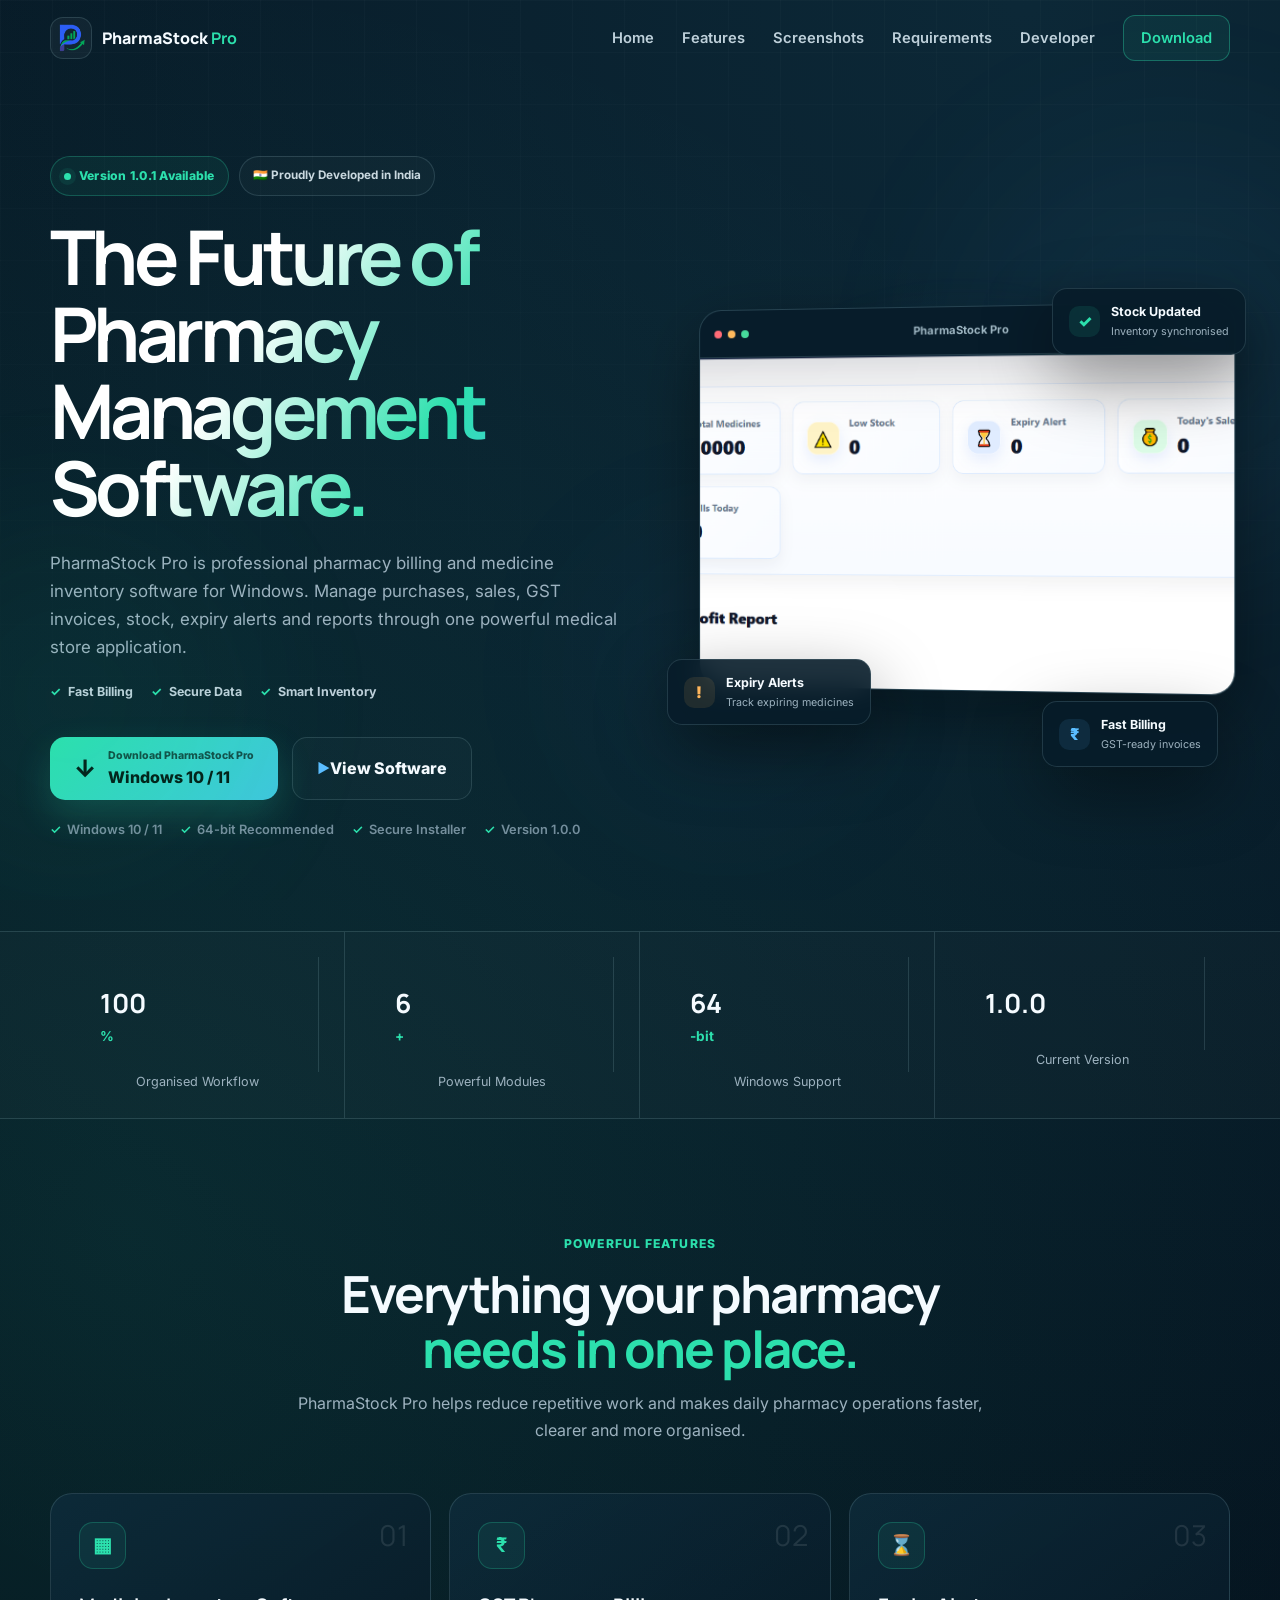
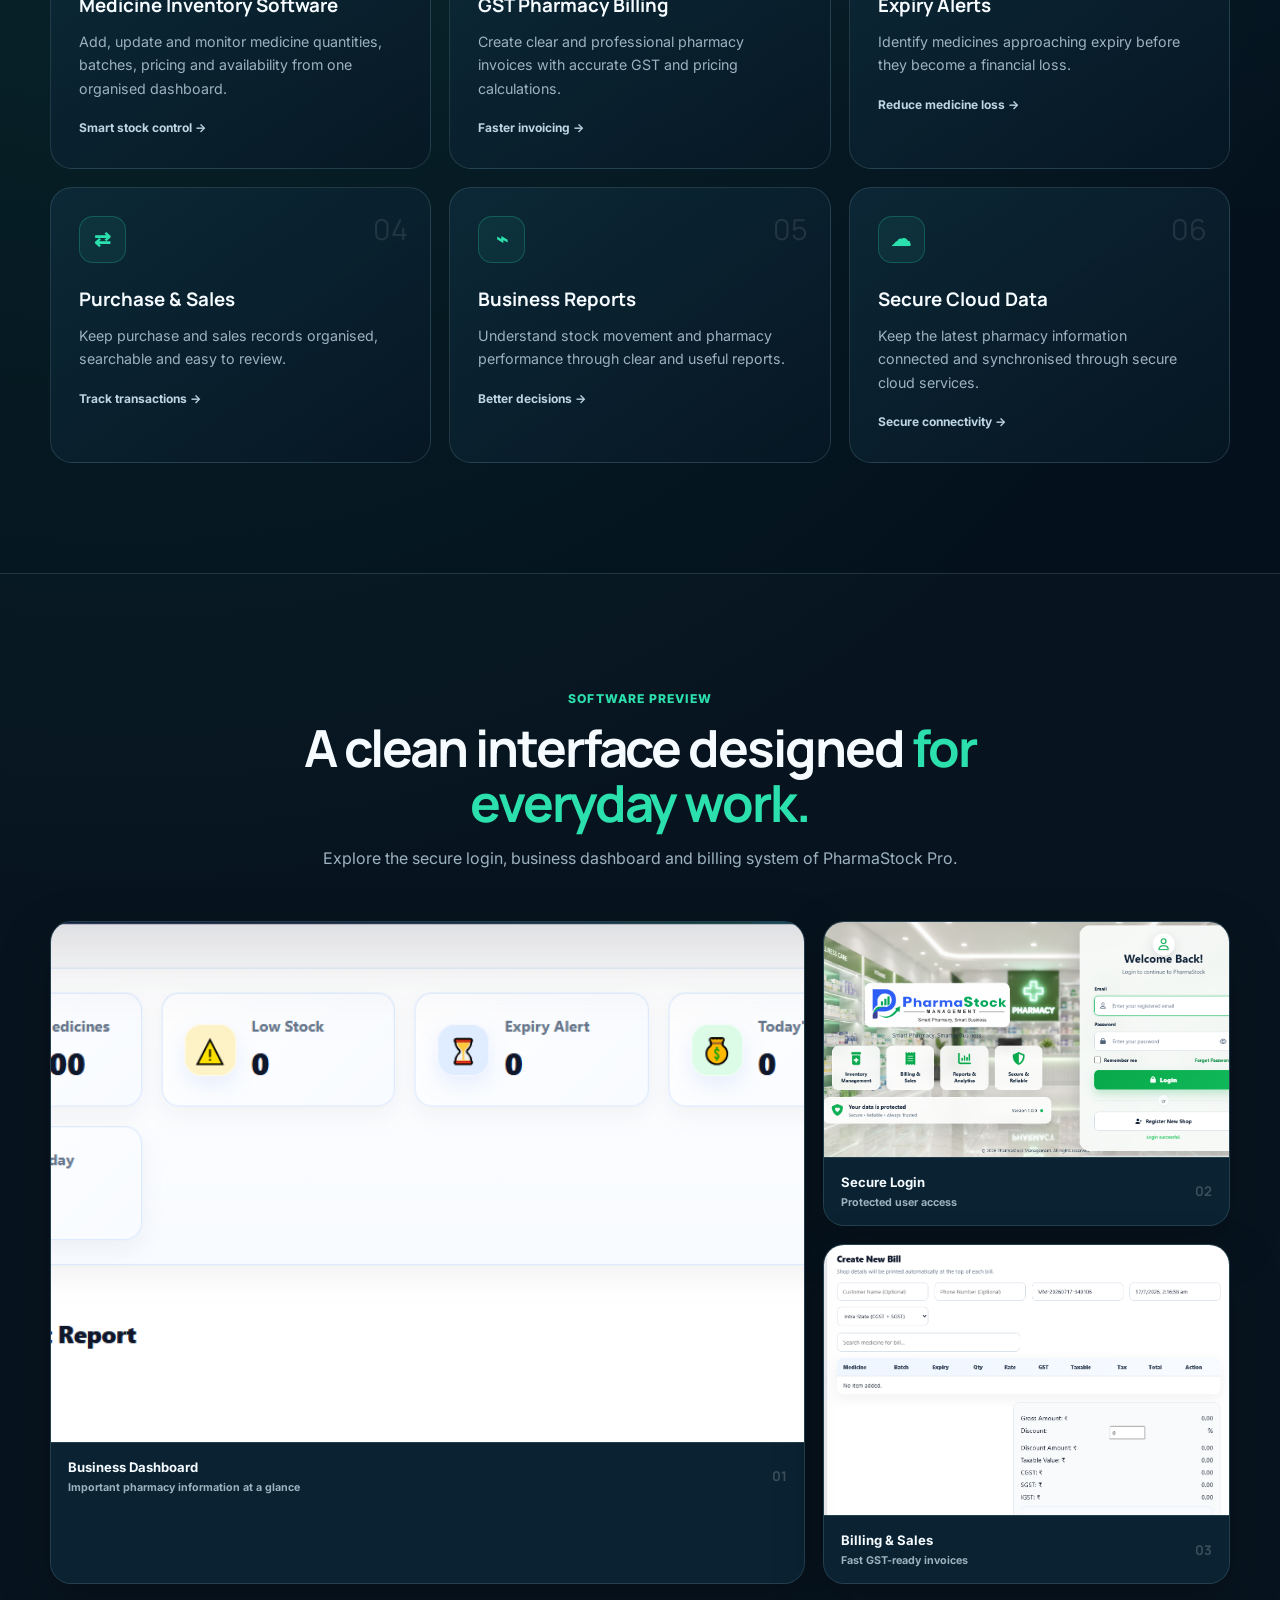
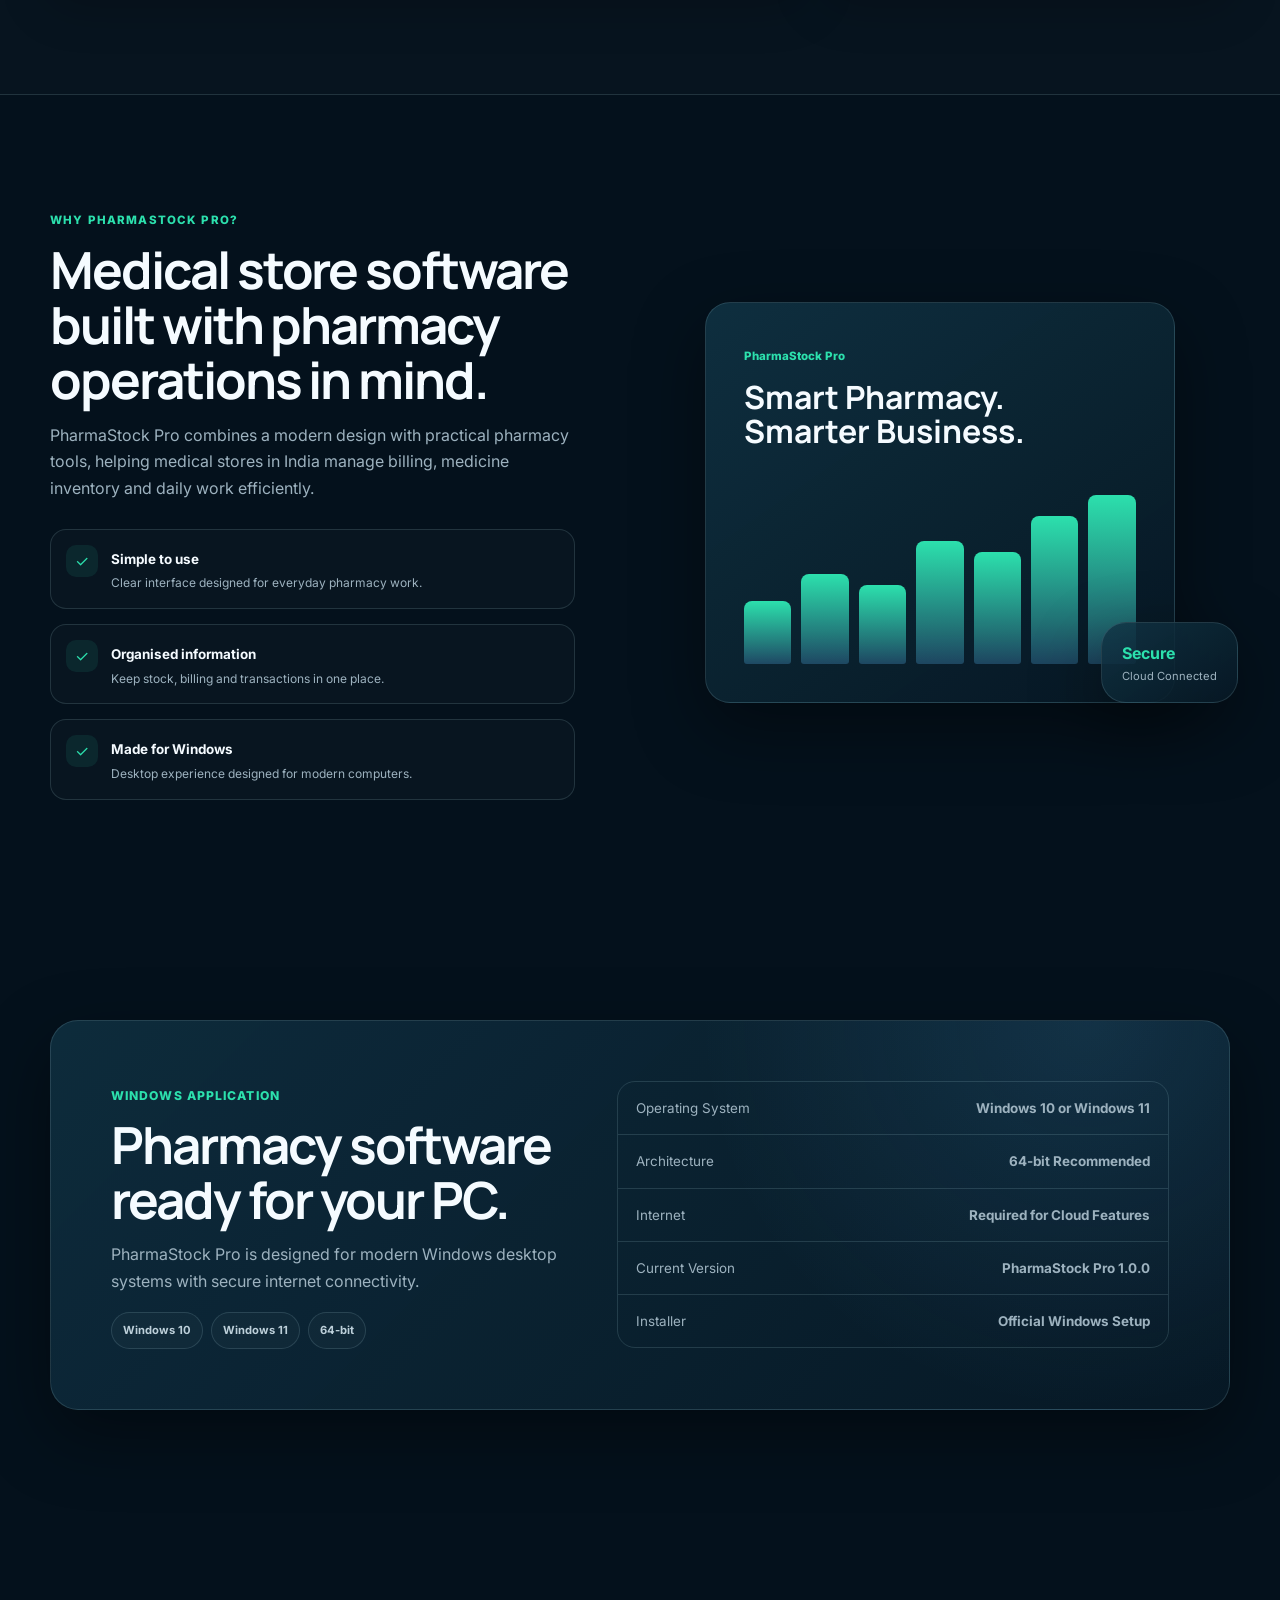
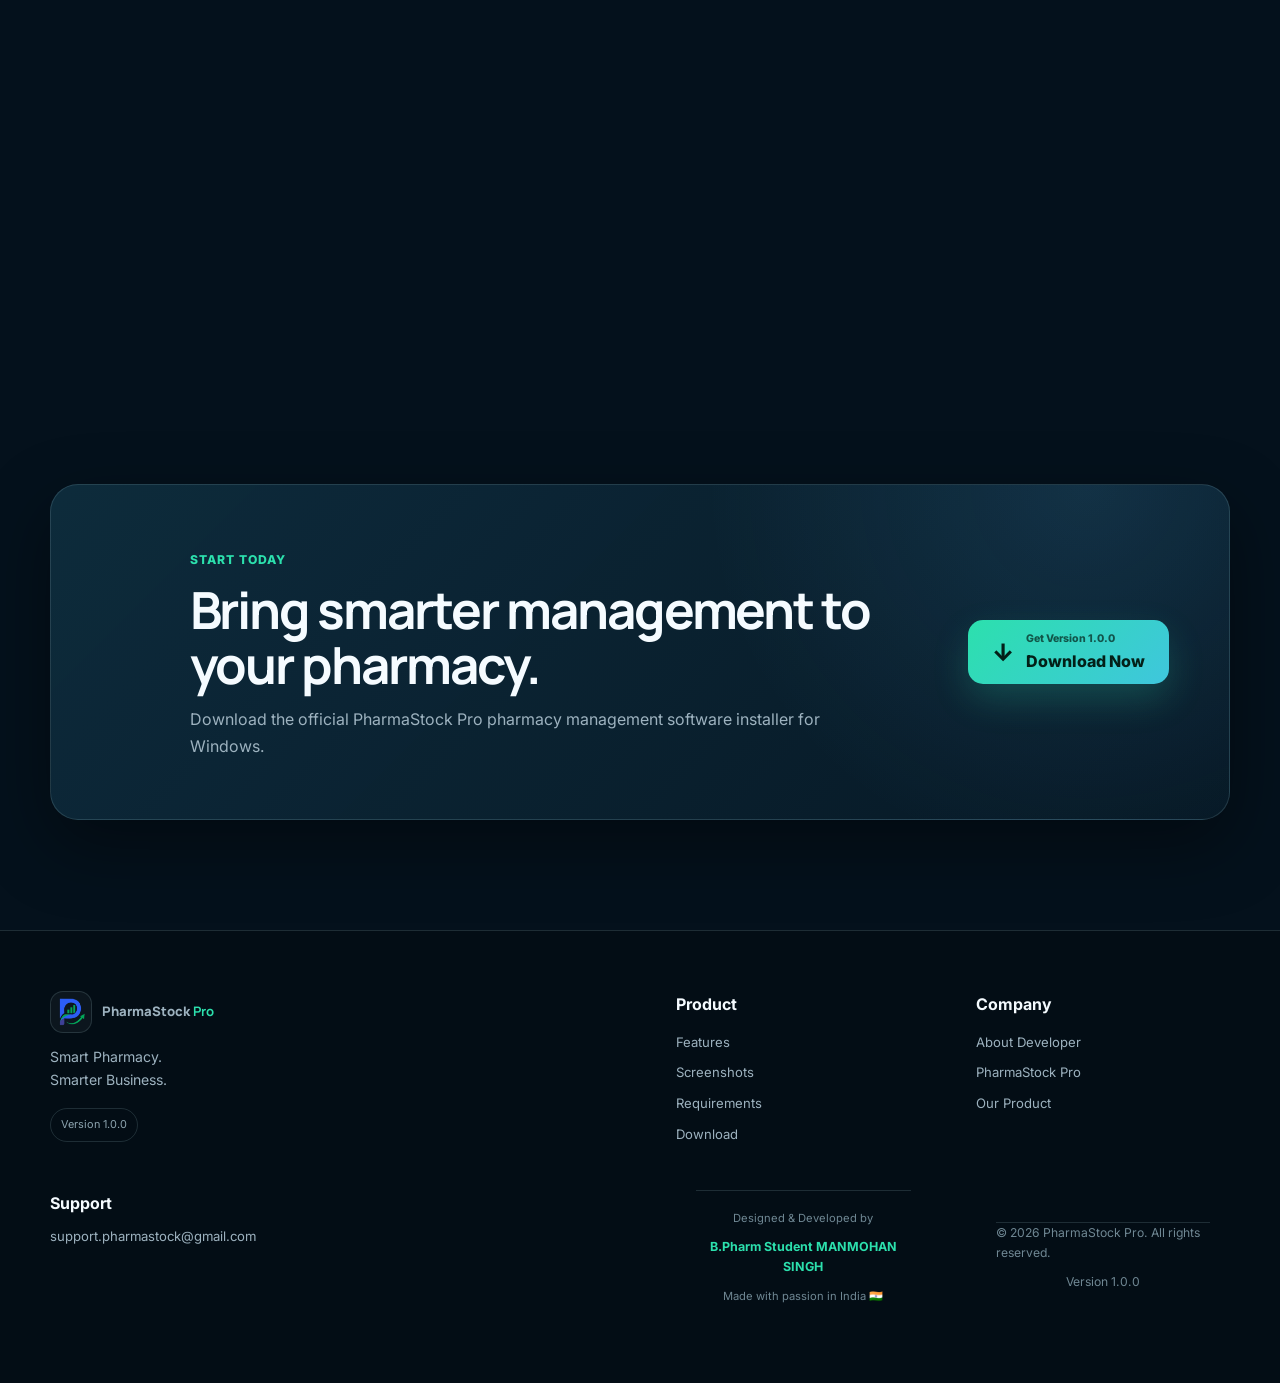
==== commit 8caa357c: "Update index.html" ====
--- a/index.html
+++ b/index.html
@@ -164,7 +164,7 @@
     <section class="hero container">
       <div class="hero-copy reveal">
         <div class="hero-badges">
-          <span class="badge"><i></i> Version 1.0.0 Available</span>
+          <span class="badge"><i></i> Version 1.0.1 Available</span>
           <span class="india-badge">🇮🇳 Proudly Developed in India</span>
         </div>
         <h1>The Future of <span>Pharmacy Management Software.</span></h1>
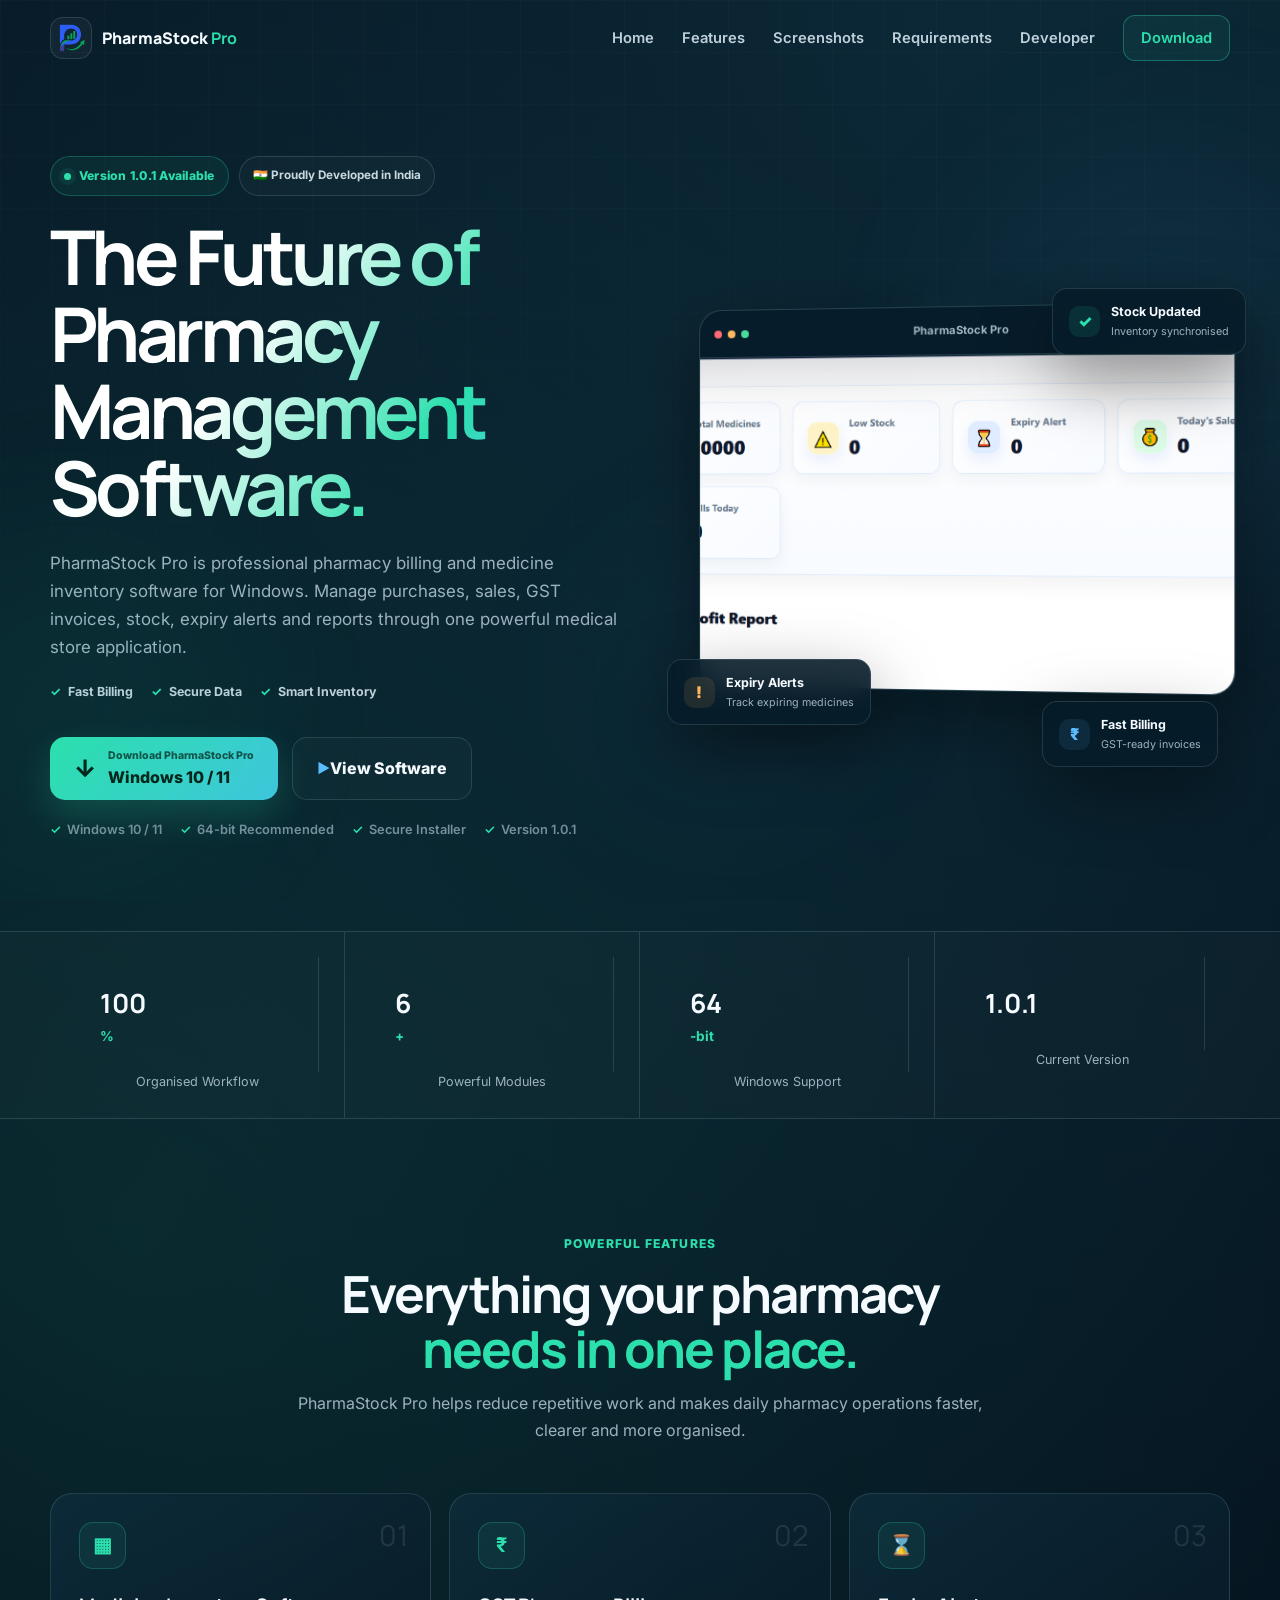
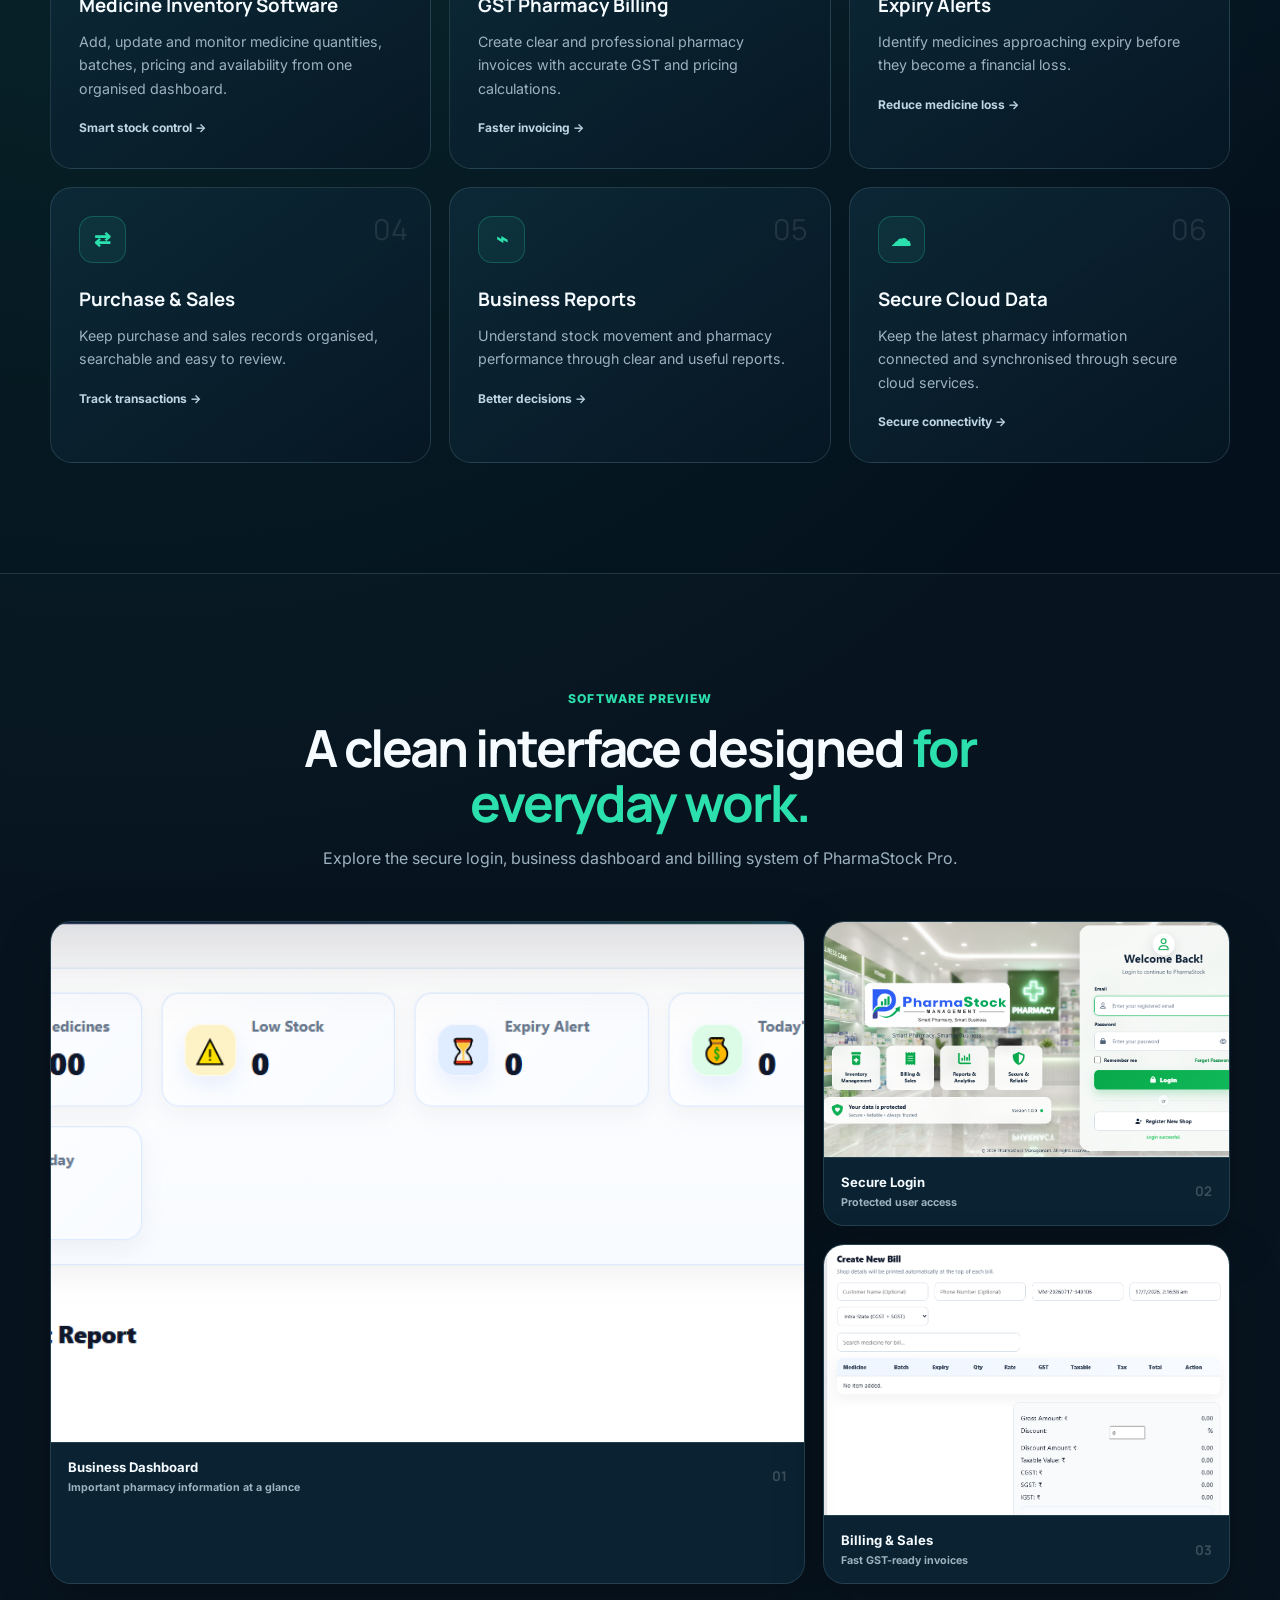
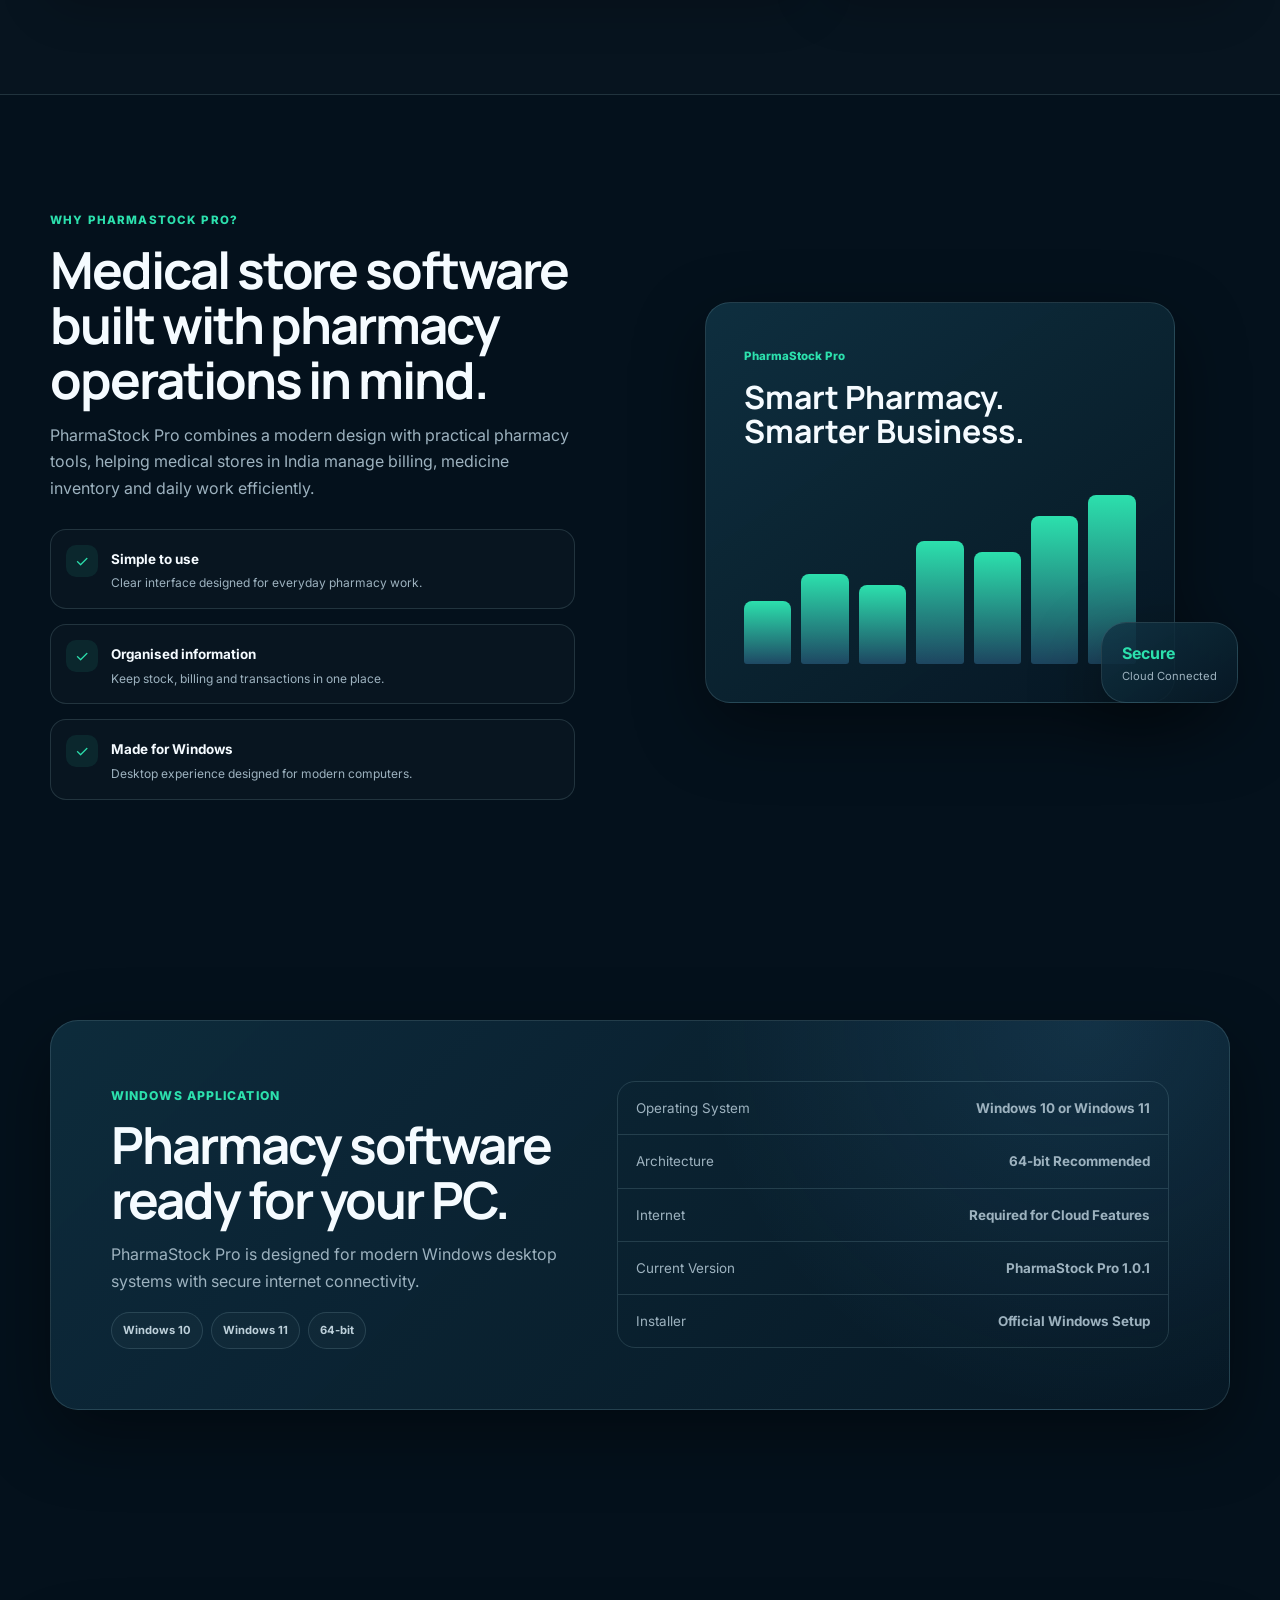
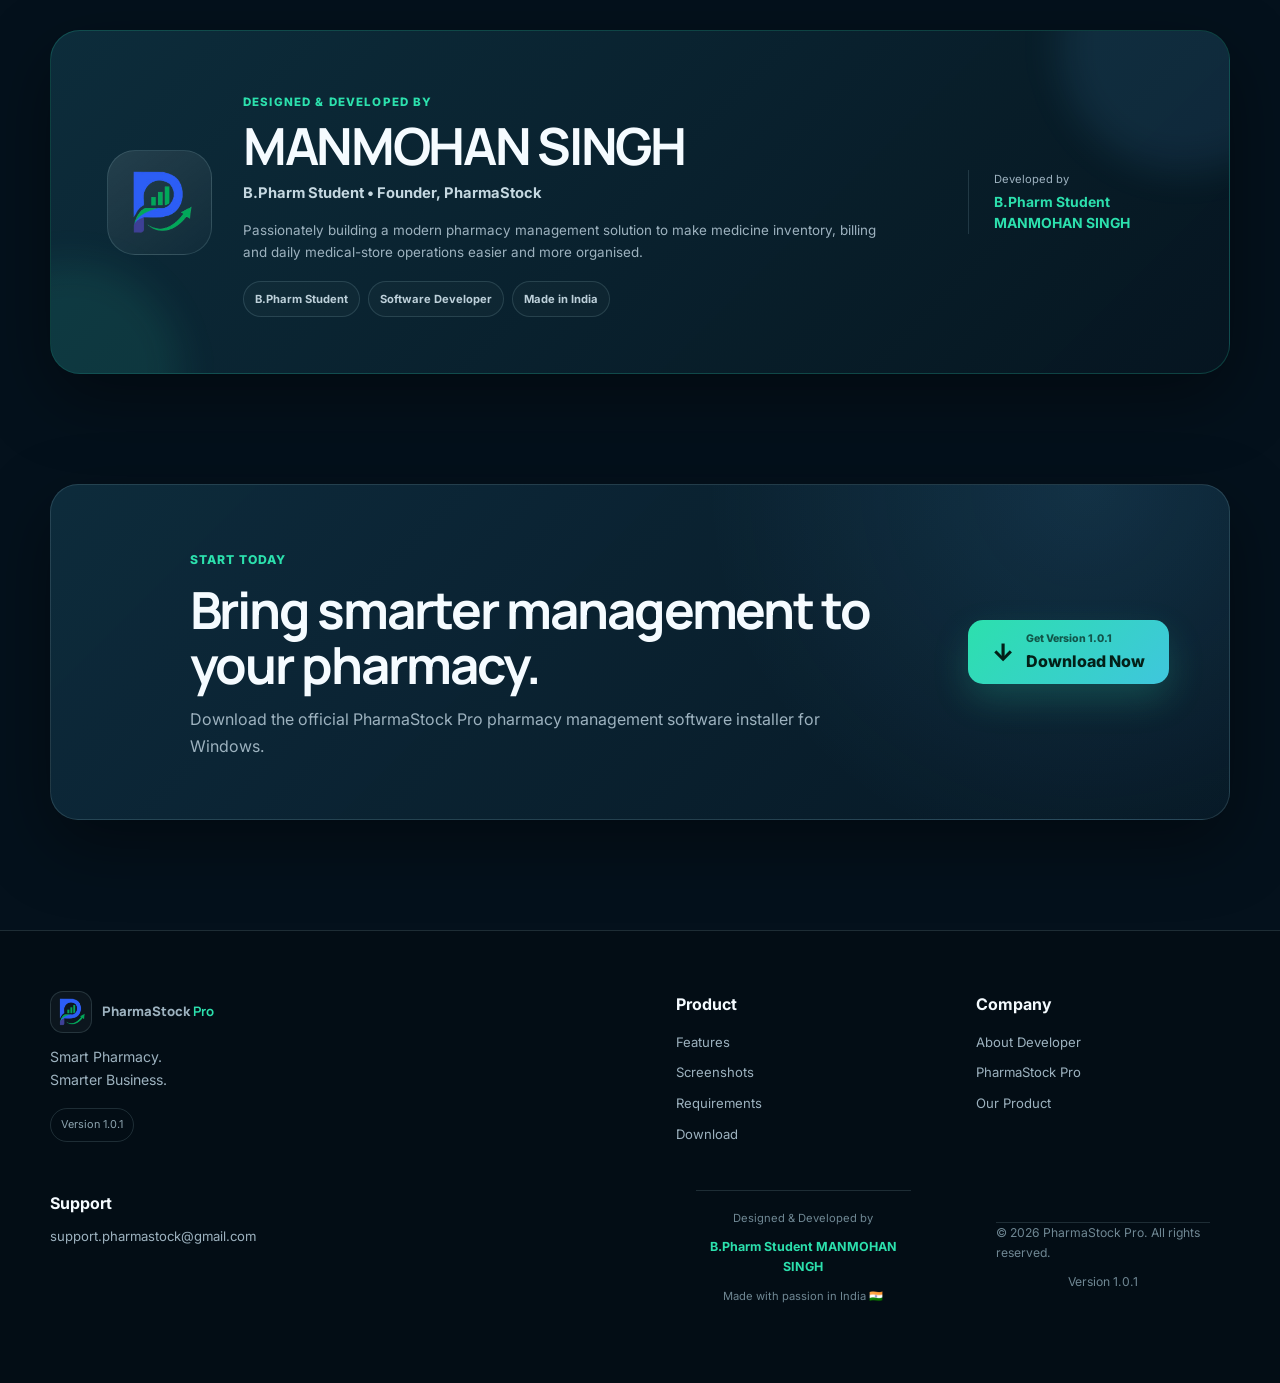
==== commit d1806acd: "Update index.html" ====
--- a/index.html
+++ b/index.html
@@ -96,11 +96,11 @@
     "operatingSystem": "Windows 10, Windows 11",
     "applicationCategory": "BusinessApplication",
     "applicationSubCategory": "Pharmacy Management Software",
-    "softwareVersion": "1.0.0",
+    "softwareVersion": "1.0.1",
     "softwareRequirements": "Windows 10 or Windows 11, 64-bit recommended, internet required for cloud features",
-    "downloadUrl": "https://github.com/supportpharmastock-code/PharmaStock/releases/download/v1.0.0/PharmaStock-Pro-Setup-1.0.0.exe",
-    "installUrl": "https://github.com/supportpharmastock-code/PharmaStock/releases/download/v1.0.0/PharmaStock-Pro-Setup-1.0.0.exe",
-    "releaseNotes": "https://github.com/supportpharmastock-code/PharmaStock/releases/tag/v1.0.0",
+    "downloadUrl": "https://github.com/supportpharmastock-code/PharmaStock/releases/download/v1.0.1/PharmaStock-Pro-Setup-1.0.1.exe",
+    "installUrl": "https://github.com/supportpharmastock-code/PharmaStock/releases/download/v1.0.1/PharmaStock-Pro-Setup-1.0.1.exe",
+    "releaseNotes": "https://github.com/supportpharmastock-code/PharmaStock/releases/tag/v1.0.1",
     "inLanguage": "en-IN",
     "countryOfOrigin": {
       "@type": "Country",
@@ -155,7 +155,7 @@
         <a href="#screenshots">Screenshots</a>
         <a href="#requirements">Requirements</a>
         <a href="#developer">Developer</a>
-        <a class="download-small download-link" href="https://github.com/supportpharmastock-code/PharmaStock/releases/download/v1.0.0/PharmaStock-Pro-Setup-1.0.0.exe">Download</a>
+        <a class="download-small download-link" href="https://github.com/supportpharmastock-code/PharmaStock/releases/download/v1.0.1/PharmaStock-Pro-Setup-1.0.1.exe">Download</a>
       </div>
     </nav>
   </header>
@@ -171,12 +171,12 @@
         <p class="hero-subtitle">PharmaStock Pro is professional pharmacy billing and medicine inventory software for Windows. Manage purchases, sales, GST invoices, stock, expiry alerts and reports through one powerful medical store application.</p>
         <div class="hero-points"><span>Fast Billing</span><span>Secure Data</span><span>Smart Inventory</span></div>
         <div class="hero-buttons" id="download">
-          <a class="primary download-link" href="https://github.com/supportpharmastock-code/PharmaStock/releases/download/v1.0.0/PharmaStock-Pro-Setup-1.0.0.exe">
+          <a class="primary download-link" href="https://github.com/supportpharmastock-code/PharmaStock/releases/download/v1.0.1/PharmaStock-Pro-Setup-1.0.1.exe">
             <span class="download-icon">↓</span><div><small>Download PharmaStock Pro</small>Windows 10 / 11</div>
           </a>
           <a class="secondary" href="#screenshots"><span class="play-icon">▶</span>View Software</a>
         </div>
-        <div class="meta"><span>Windows 10 / 11</span><span>64-bit Recommended</span><span>Secure Installer</span><span>Version 1.0.0</span></div>
+        <div class="meta"><span>Windows 10 / 11</span><span>64-bit Recommended</span><span>Secure Installer</span><span>Version 1.0.1</span></div>
       </div>
 
       <div class="hero-preview reveal">
@@ -198,7 +198,7 @@
       <div class="quick-item reveal"><div><strong class="counter" data-target="100">0</strong><b>%</b></div><span>Organised Workflow</span></div>
       <div class="quick-item reveal"><div><strong class="counter" data-target="6">0</strong><b>+</b></div><span>Powerful Modules</span></div>
       <div class="quick-item reveal"><div><strong class="counter" data-target="64">0</strong><b>-bit</b></div><span>Windows Support</span></div>
-      <div class="quick-item reveal"><div><strong>1.0.0</strong></div><span>Current Version</span></div>
+      <div class="quick-item reveal"><div><strong>1.0.1</strong></div><span>Current Version</span></div>
     </div></section>
 
     <section class="section container" id="features">
@@ -231,7 +231,7 @@
 
     <section class="section container" id="requirements"><div class="requirements reveal">
       <div class="requirements-copy"><span>WINDOWS APPLICATION</span><h2>Pharmacy software ready for your PC.</h2><p>PharmaStock Pro is designed for modern Windows desktop systems with secure internet connectivity.</p><div class="requirement-tags"><span>Windows 10</span><span>Windows 11</span><span>64-bit</span></div></div>
-      <div class="req-list"><p><span>Operating System</span><b>Windows 10 or Windows 11</b></p><p><span>Architecture</span><b>64-bit Recommended</b></p><p><span>Internet</span><b>Required for Cloud Features</b></p><p><span>Current Version</span><b>PharmaStock Pro 1.0.0</b></p><p><span>Installer</span><b>Official Windows Setup</b></p></div>
+      <div class="req-list"><p><span>Operating System</span><b>Windows 10 or Windows 11</b></p><p><span>Architecture</span><b>64-bit Recommended</b></p><p><span>Internet</span><b>Required for Cloud Features</b></p><p><span>Current Version</span><b>PharmaStock Pro 1.0.1</b></p><p><span>Installer</span><b>Official Windows Setup</b></p></div>
     </div></section>
 
     <section class="section container" id="developer"><div class="developer-card reveal">
@@ -241,12 +241,12 @@
       <div class="developer-signature"><span>Developed by</span><b>B.Pharm Student<br>MANMOHAN SINGH</b></div>
     </div></section>
 
-    <section class="cta container reveal"><div class="cta-glow"></div><div><span>START TODAY</span><h2>Bring smarter management to your pharmacy.</h2><p>Download the official PharmaStock Pro pharmacy management software installer for Windows.</p></div><a class="primary download-link" href="https://github.com/supportpharmastock-code/PharmaStock/releases/download/v1.0.0/PharmaStock-Pro-Setup-1.0.0.exe"><span class="download-icon">↓</span><div><small>Get Version 1.0.0</small>Download Now</div></a></section>
+    <section class="cta container reveal"><div class="cta-glow"></div><div><span>START TODAY</span><h2>Bring smarter management to your pharmacy.</h2><p>Download the official PharmaStock Pro pharmacy management software installer for Windows.</p></div><a class="primary download-link" href="https://github.com/supportpharmastock-code/PharmaStock/releases/download/v1.0.1/PharmaStock-Pro-Setup-1.0.1.exe"><span class="download-icon">↓</span><div><small>Get Version 1.0.1</small>Download Now</div></a></section>
   </main>
 
   <footer>
     <div class="container footer-grid">
-      <div class="footer-brand"><a class="brand" href="#home"><div class="brand-logo-wrap"><img src="assets/P-logo.png" alt="PharmaStock Pro logo" loading="lazy" decoding="async"></div><span>PharmaStock <b>Pro</b></span></a><p>Smart Pharmacy.<br>Smarter Business.</p><div class="footer-version">Version 1.0.0</div></div>
+      <div class="footer-brand"><a class="brand" href="#home"><div class="brand-logo-wrap"><img src="assets/P-logo.png" alt="PharmaStock Pro logo" loading="lazy" decoding="async"></div><span>PharmaStock <b>Pro</b></span></a><p>Smart Pharmacy.<br>Smarter Business.</p><div class="footer-version">Version 1.0.1</div></div>
       <div><h4>Product</h4><a href="#features">Features</a><a href="#screenshots">Screenshots</a><a href="#requirements">Requirements</a><a href="#download">Download</a></div>
       <div><h4>Company</h4><a href="#developer">About Developer</a><a href="#home">PharmaStock Pro</a><a href="#features">Our Product</a></div>
       <div><div>
@@ -257,7 +257,7 @@
 </div>
     </div>
     <div class="container developer-footer"><span>Designed & Developed by</span><b>B.Pharm Student MANMOHAN SINGH</b><small>Made with passion in India 🇮🇳</small></div>
-    <div class="container copyright"><p>© <span id="year"></span> PharmaStock Pro. All rights reserved.</p><span>Version 1.0.0</span></div>
+    <div class="container copyright"><p>© <span id="year"></span> PharmaStock Pro. All rights reserved.</p><span>Version 1.0.1</span></div>
   </footer>
 
   <div class="toast" id="toast"><div class="toast-icon">✓</div><div><b>Download Starting</b><small>Open the installer after the download completes.</small></div><button type="button" id="closeToast" aria-label="Close notification">×</button></div>
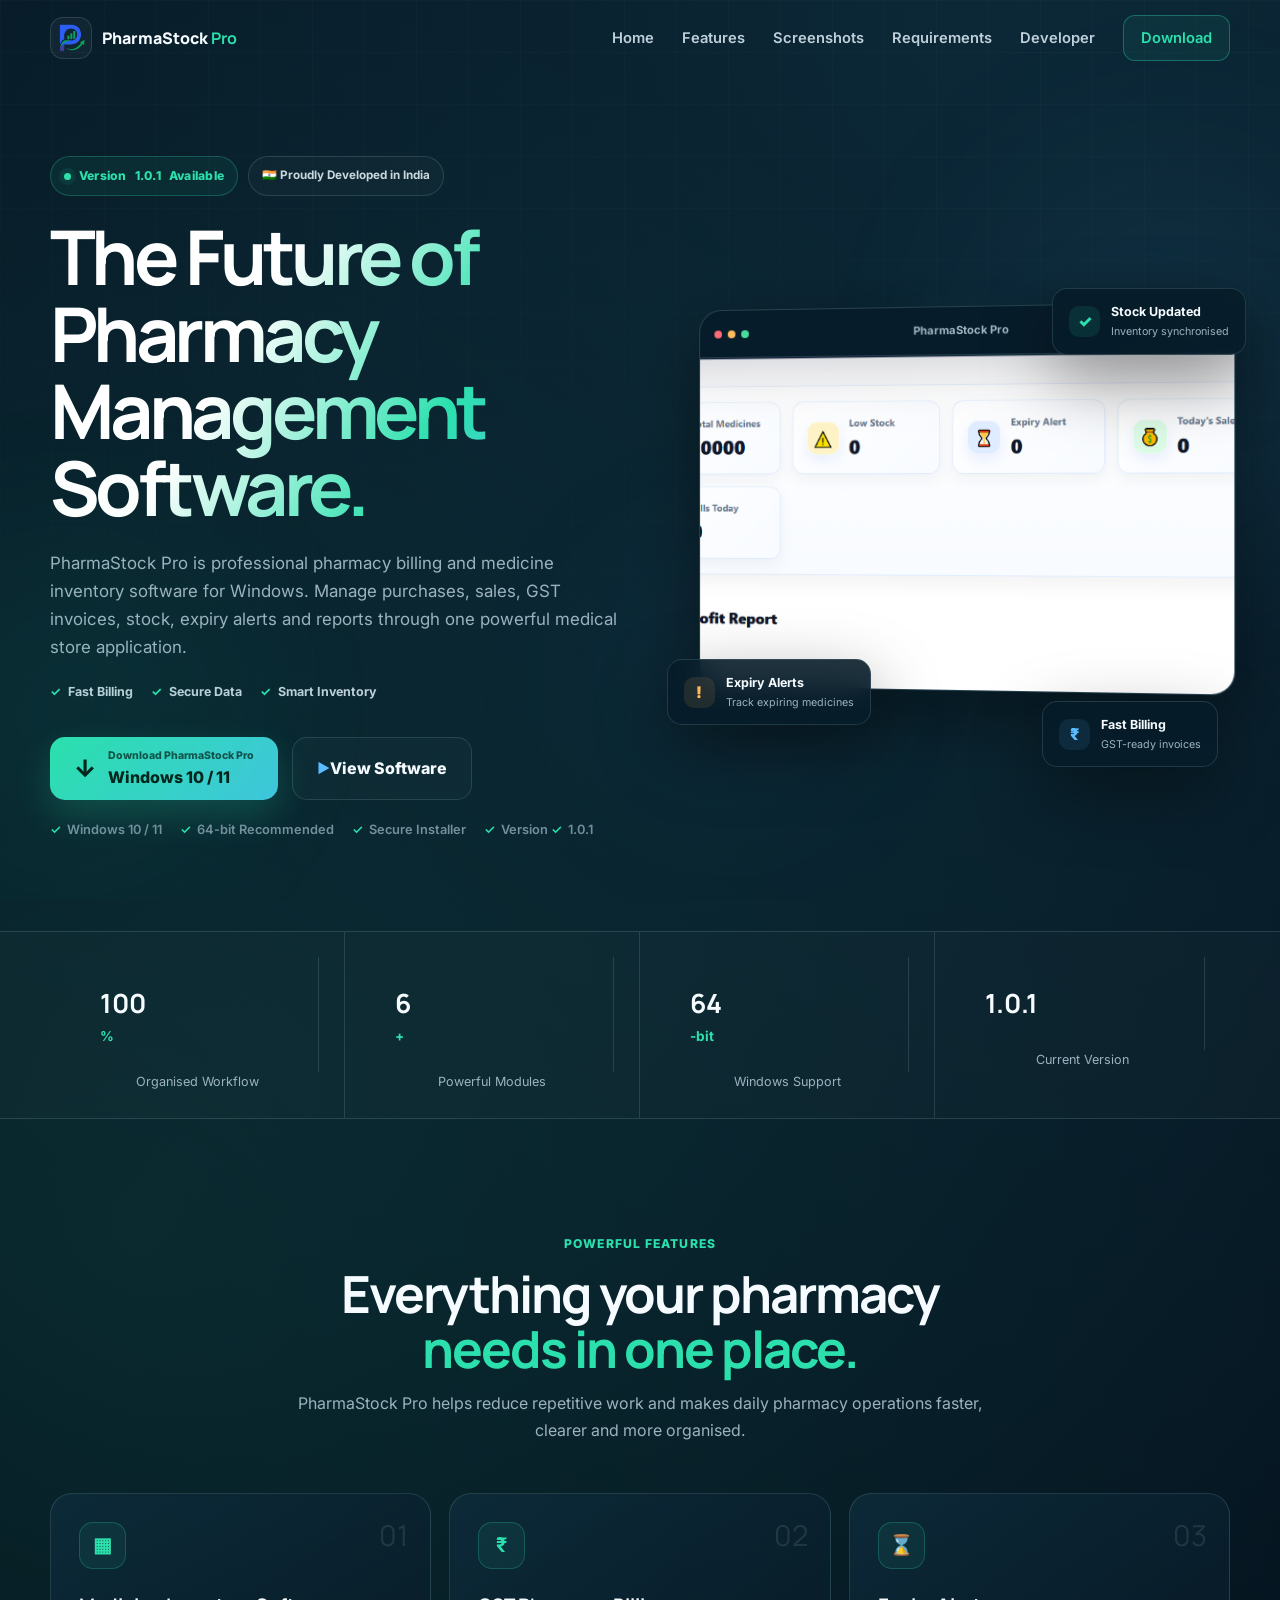
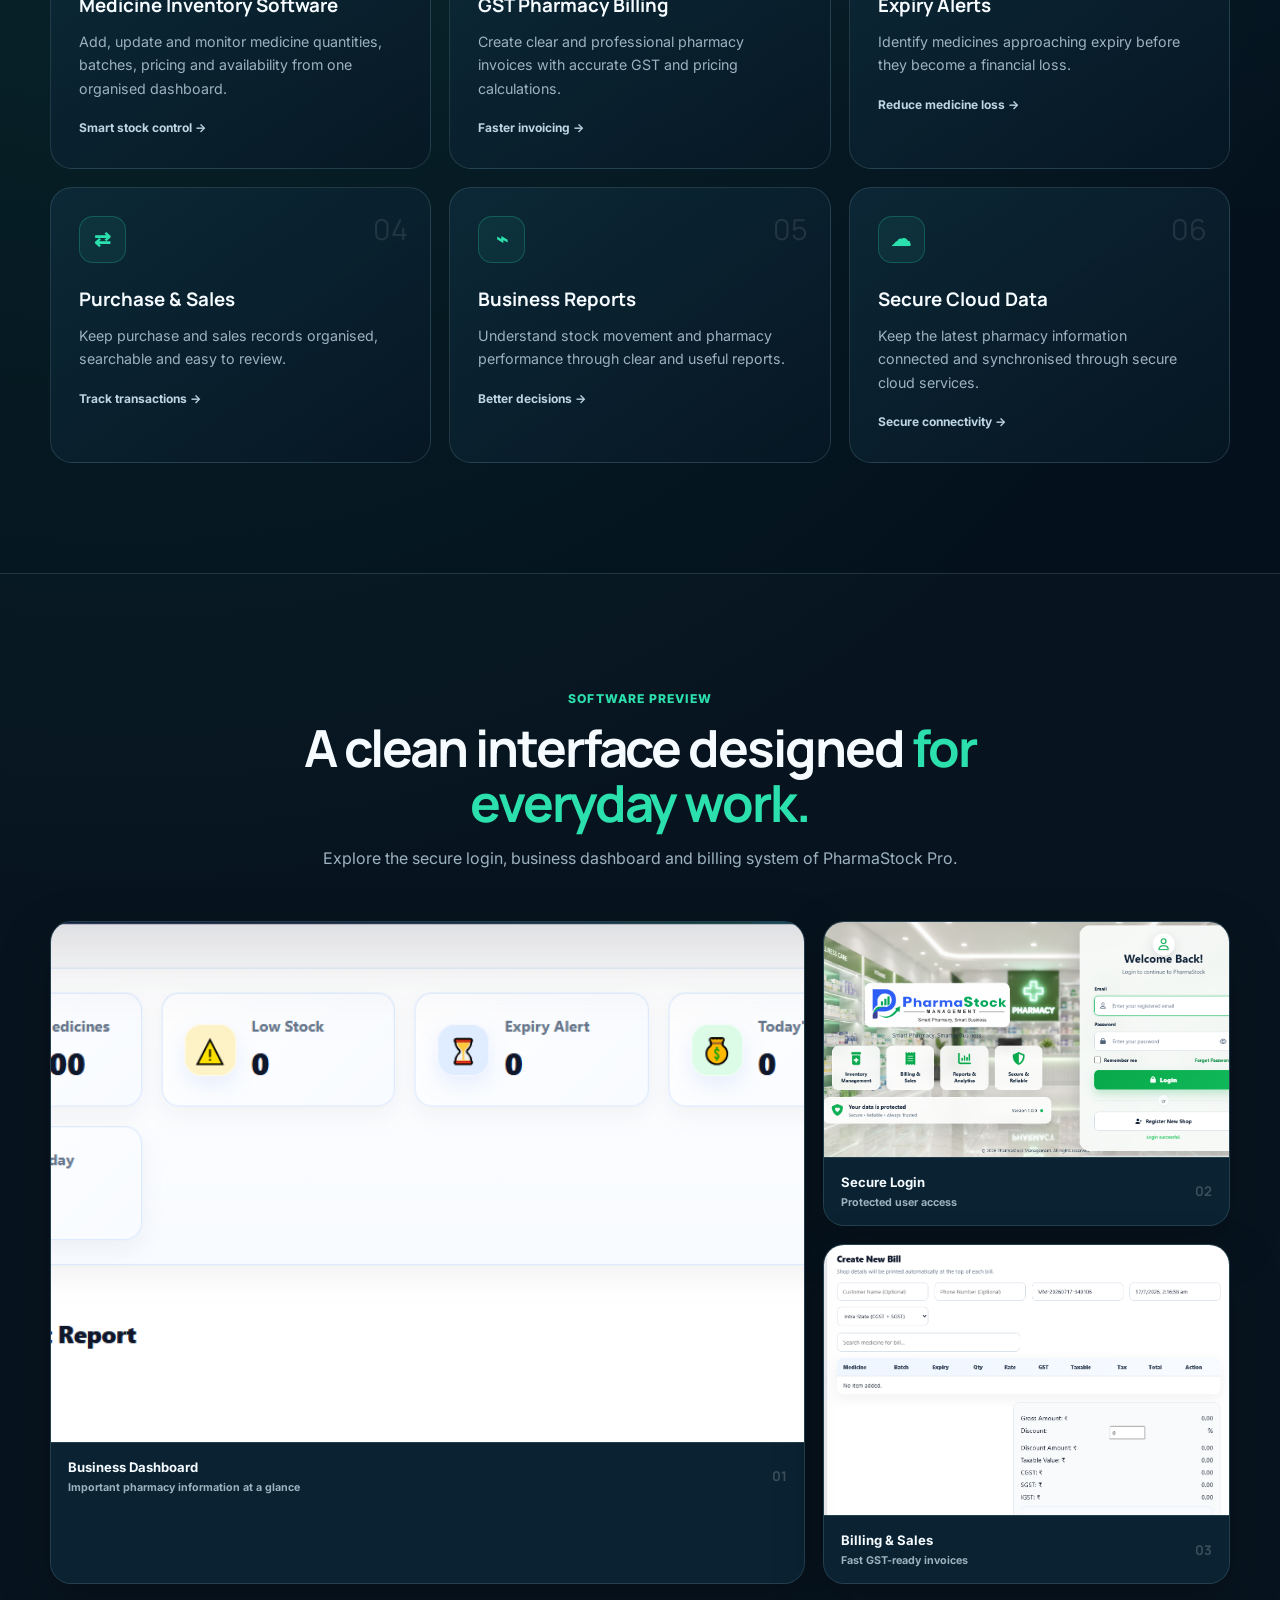
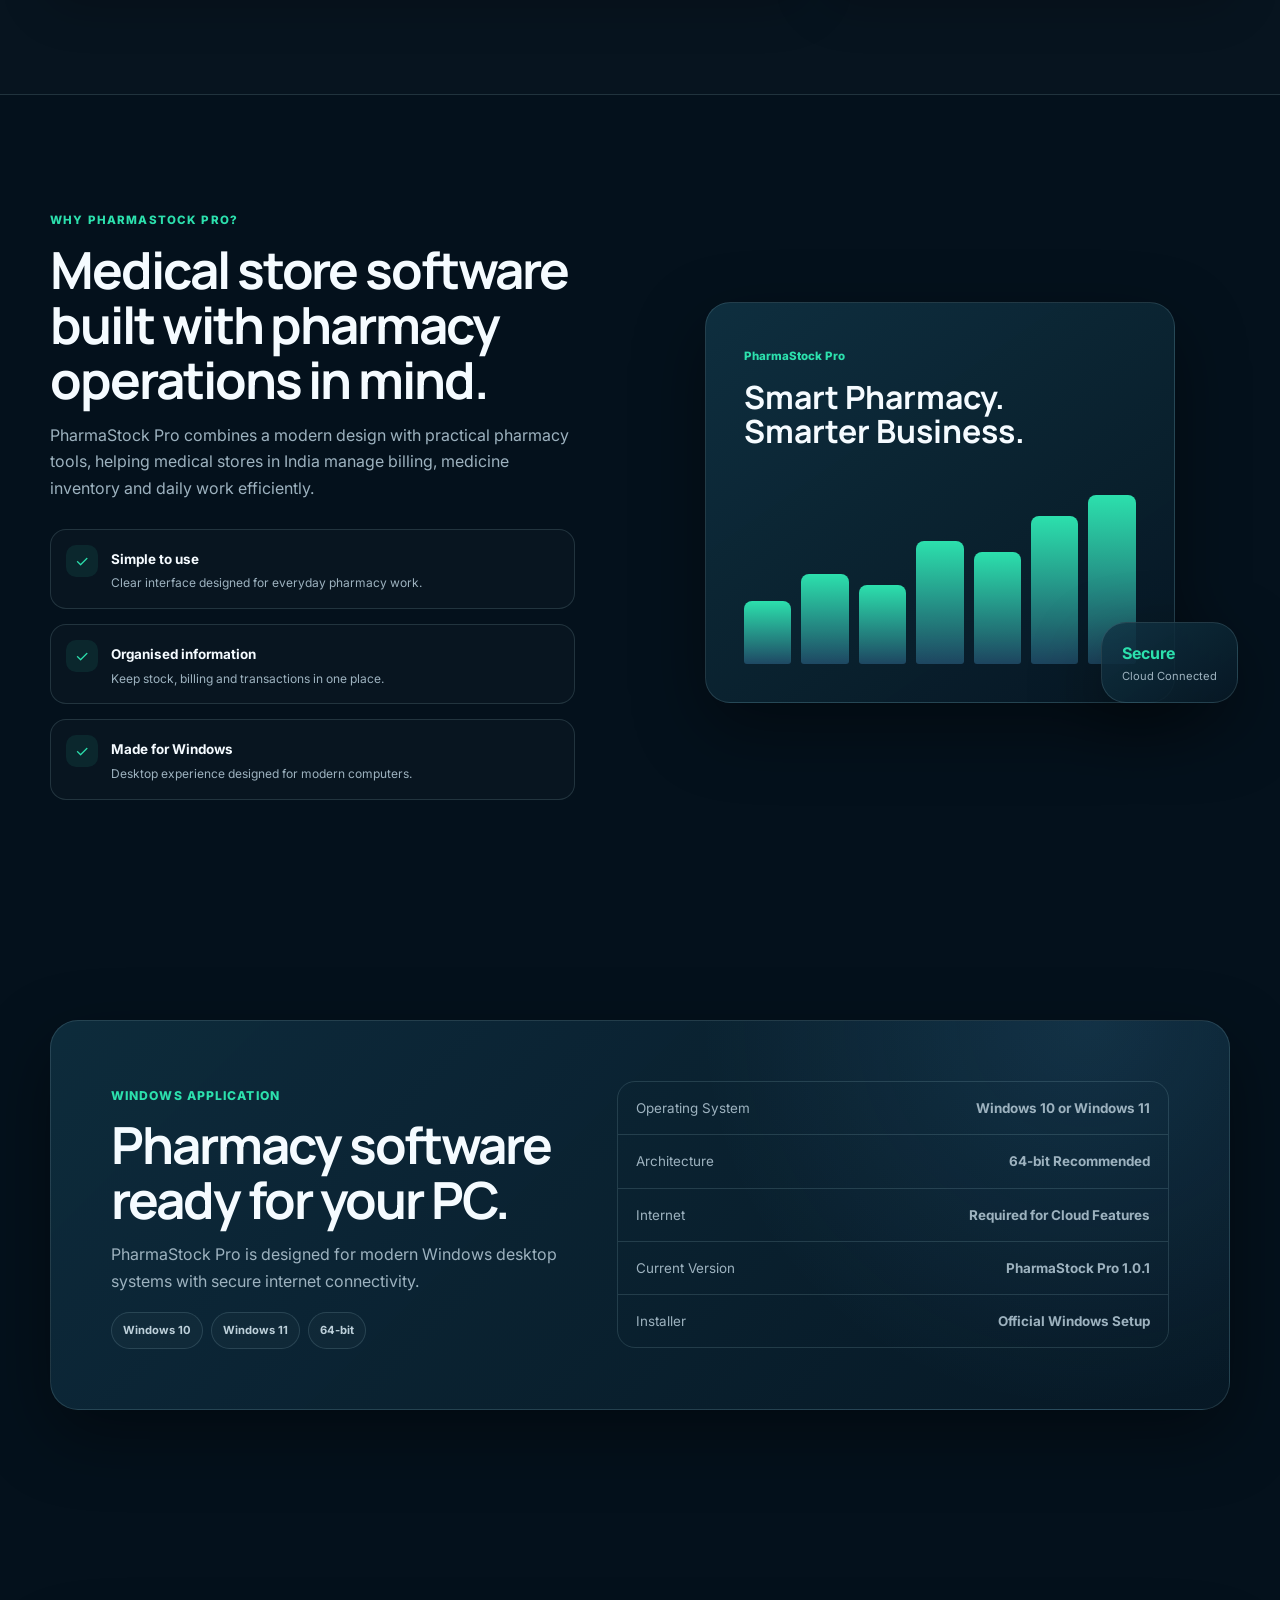
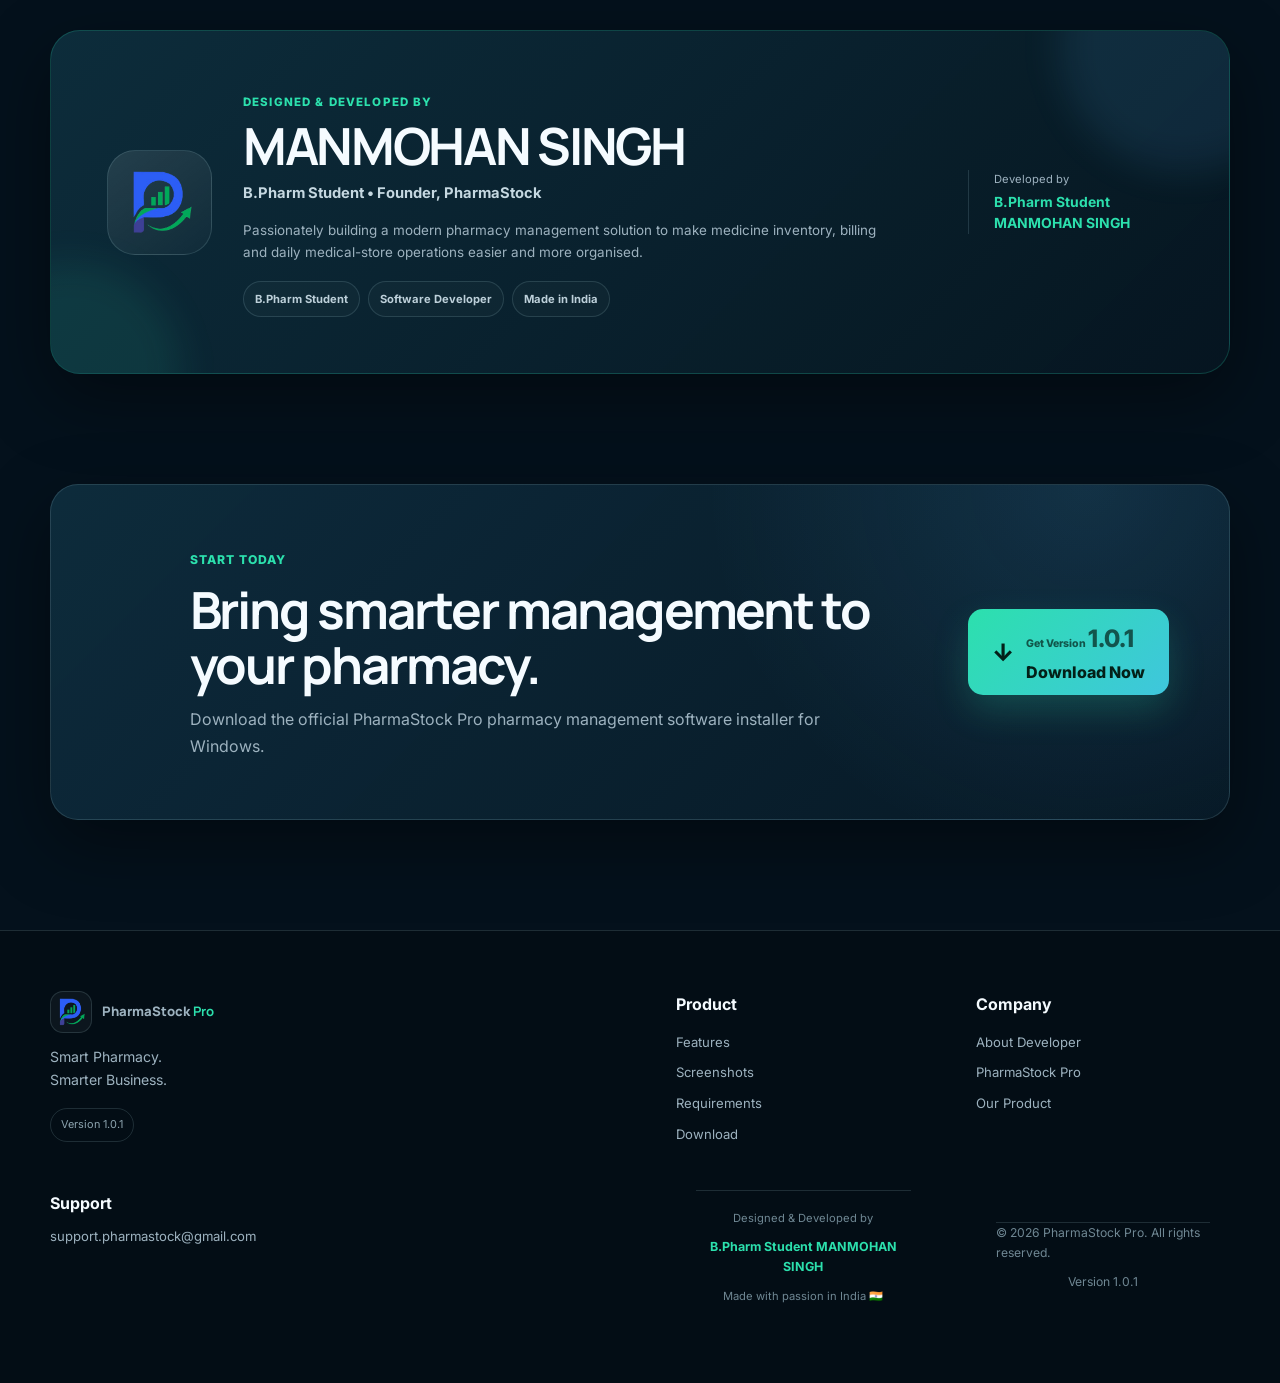
==== commit e487c060: "Update index.html" ====
--- a/index.html
+++ b/index.html
@@ -78,7 +78,7 @@
   </script>
 
   <!-- Software application structured data -->
-  <script type="application/ld+json">
+  <script type="application/ld+json" id="softwareStructuredData">
   {
     "@context": "https://schema.org",
     "@type": "SoftwareApplication",
@@ -119,7 +119,7 @@
   }
   </script>
 </head>
-<body>
+<body data-current-version="1.0.1">
   <div class="loader" id="loader">
     <div class="loader-glow"></div>
     <img src="assets/P-logo.png" alt="PharmaStock Pro logo" class="loader-logo" fetchpriority="high">
@@ -155,7 +155,7 @@
         <a href="#screenshots">Screenshots</a>
         <a href="#requirements">Requirements</a>
         <a href="#developer">Developer</a>
-        <a class="download-small download-link" href="https://github.com/supportpharmastock-code/PharmaStock/releases/download/v1.0.1/PharmaStock-Pro-Setup-1.0.1.exe">Download</a>
+        <a class="download-small download-link" data-download-link href="https://github.com/supportpharmastock-code/PharmaStock/releases/download/v1.0.1/PharmaStock-Pro-Setup-1.0.1.exe">Download</a>
       </div>
     </nav>
   </header>
@@ -164,19 +164,19 @@
     <section class="hero container">
       <div class="hero-copy reveal">
         <div class="hero-badges">
-          <span class="badge"><i></i> Version 1.0.1 Available</span>
+          <span class="badge"><i></i> Version <span data-software-version>1.0.1</span> Available</span>
           <span class="india-badge">🇮🇳 Proudly Developed in India</span>
         </div>
         <h1>The Future of <span>Pharmacy Management Software.</span></h1>
         <p class="hero-subtitle">PharmaStock Pro is professional pharmacy billing and medicine inventory software for Windows. Manage purchases, sales, GST invoices, stock, expiry alerts and reports through one powerful medical store application.</p>
         <div class="hero-points"><span>Fast Billing</span><span>Secure Data</span><span>Smart Inventory</span></div>
         <div class="hero-buttons" id="download">
-          <a class="primary download-link" href="https://github.com/supportpharmastock-code/PharmaStock/releases/download/v1.0.1/PharmaStock-Pro-Setup-1.0.1.exe">
+          <a class="primary download-link" data-download-link href="https://github.com/supportpharmastock-code/PharmaStock/releases/download/v1.0.1/PharmaStock-Pro-Setup-1.0.1.exe">
             <span class="download-icon">↓</span><div><small>Download PharmaStock Pro</small>Windows 10 / 11</div>
           </a>
           <a class="secondary" href="#screenshots"><span class="play-icon">▶</span>View Software</a>
         </div>
-        <div class="meta"><span>Windows 10 / 11</span><span>64-bit Recommended</span><span>Secure Installer</span><span>Version 1.0.1</span></div>
+        <div class="meta"><span>Windows 10 / 11</span><span>64-bit Recommended</span><span>Secure Installer</span><span>Version <span data-software-version>1.0.1</span></span></div>
       </div>
 
       <div class="hero-preview reveal">
@@ -198,7 +198,7 @@
       <div class="quick-item reveal"><div><strong class="counter" data-target="100">0</strong><b>%</b></div><span>Organised Workflow</span></div>
       <div class="quick-item reveal"><div><strong class="counter" data-target="6">0</strong><b>+</b></div><span>Powerful Modules</span></div>
       <div class="quick-item reveal"><div><strong class="counter" data-target="64">0</strong><b>-bit</b></div><span>Windows Support</span></div>
-      <div class="quick-item reveal"><div><strong>1.0.1</strong></div><span>Current Version</span></div>
+      <div class="quick-item reveal"><div><strong data-software-version>1.0.1</strong></div><span>Current Version</span></div>
     </div></section>
 
     <section class="section container" id="features">
@@ -231,7 +231,7 @@
 
     <section class="section container" id="requirements"><div class="requirements reveal">
       <div class="requirements-copy"><span>WINDOWS APPLICATION</span><h2>Pharmacy software ready for your PC.</h2><p>PharmaStock Pro is designed for modern Windows desktop systems with secure internet connectivity.</p><div class="requirement-tags"><span>Windows 10</span><span>Windows 11</span><span>64-bit</span></div></div>
-      <div class="req-list"><p><span>Operating System</span><b>Windows 10 or Windows 11</b></p><p><span>Architecture</span><b>64-bit Recommended</b></p><p><span>Internet</span><b>Required for Cloud Features</b></p><p><span>Current Version</span><b>PharmaStock Pro 1.0.1</b></p><p><span>Installer</span><b>Official Windows Setup</b></p></div>
+      <div class="req-list"><p><span>Operating System</span><b>Windows 10 or Windows 11</b></p><p><span>Architecture</span><b>64-bit Recommended</b></p><p><span>Internet</span><b>Required for Cloud Features</b></p><p><span>Current Version</span><b>PharmaStock Pro <span data-software-version>1.0.1</span></b></p><p><span>Installer</span><b>Official Windows Setup</b></p></div>
     </div></section>
 
     <section class="section container" id="developer"><div class="developer-card reveal">
@@ -241,12 +241,12 @@
       <div class="developer-signature"><span>Developed by</span><b>B.Pharm Student<br>MANMOHAN SINGH</b></div>
     </div></section>
 
-    <section class="cta container reveal"><div class="cta-glow"></div><div><span>START TODAY</span><h2>Bring smarter management to your pharmacy.</h2><p>Download the official PharmaStock Pro pharmacy management software installer for Windows.</p></div><a class="primary download-link" href="https://github.com/supportpharmastock-code/PharmaStock/releases/download/v1.0.1/PharmaStock-Pro-Setup-1.0.1.exe"><span class="download-icon">↓</span><div><small>Get Version 1.0.1</small>Download Now</div></a></section>
+    <section class="cta container reveal"><div class="cta-glow"></div><div><span>START TODAY</span><h2>Bring smarter management to your pharmacy.</h2><p>Download the official PharmaStock Pro pharmacy management software installer for Windows.</p></div><a class="primary download-link" data-download-link href="https://github.com/supportpharmastock-code/PharmaStock/releases/download/v1.0.1/PharmaStock-Pro-Setup-1.0.1.exe"><span class="download-icon">↓</span><div><small>Get Version <span data-software-version>1.0.1</span></small>Download Now</div></a></section>
   </main>
 
   <footer>
     <div class="container footer-grid">
-      <div class="footer-brand"><a class="brand" href="#home"><div class="brand-logo-wrap"><img src="assets/P-logo.png" alt="PharmaStock Pro logo" loading="lazy" decoding="async"></div><span>PharmaStock <b>Pro</b></span></a><p>Smart Pharmacy.<br>Smarter Business.</p><div class="footer-version">Version 1.0.1</div></div>
+      <div class="footer-brand"><a class="brand" href="#home"><div class="brand-logo-wrap"><img src="assets/P-logo.png" alt="PharmaStock Pro logo" loading="lazy" decoding="async"></div><span>PharmaStock <b>Pro</b></span></a><p>Smart Pharmacy.<br>Smarter Business.</p><div class="footer-version">Version <span data-software-version>1.0.1</span></div></div>
       <div><h4>Product</h4><a href="#features">Features</a><a href="#screenshots">Screenshots</a><a href="#requirements">Requirements</a><a href="#download">Download</a></div>
       <div><h4>Company</h4><a href="#developer">About Developer</a><a href="#home">PharmaStock Pro</a><a href="#features">Our Product</a></div>
       <div><div>
@@ -257,7 +257,7 @@
 </div>
     </div>
     <div class="container developer-footer"><span>Designed & Developed by</span><b>B.Pharm Student MANMOHAN SINGH</b><small>Made with passion in India 🇮🇳</small></div>
-    <div class="container copyright"><p>© <span id="year"></span> PharmaStock Pro. All rights reserved.</p><span>Version 1.0.1</span></div>
+    <div class="container copyright"><p>© <span id="year"></span> PharmaStock Pro. All rights reserved.</p><span>Version <span data-software-version>1.0.1</span></span></div>
   </footer>
 
   <div class="toast" id="toast"><div class="toast-icon">✓</div><div><b>Download Starting</b><small>Open the installer after the download completes.</small></div><button type="button" id="closeToast" aria-label="Close notification">×</button></div>
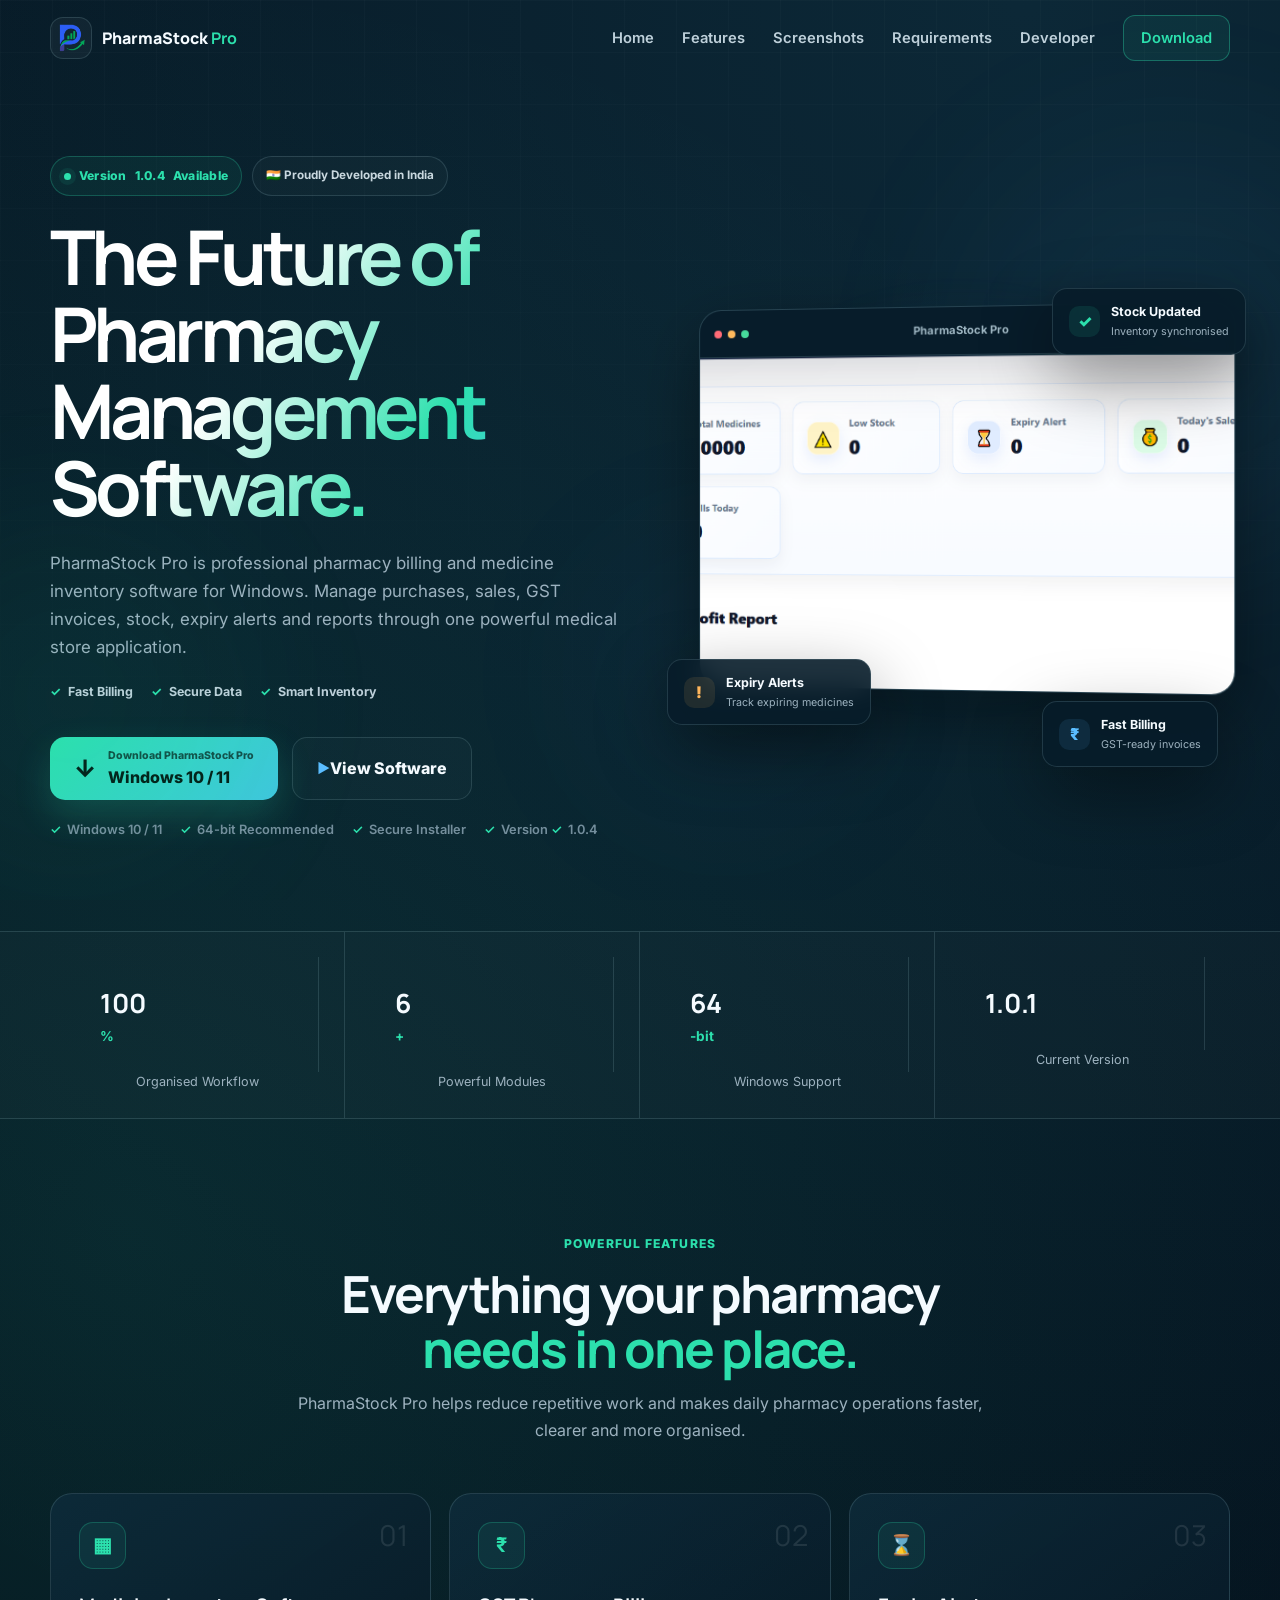
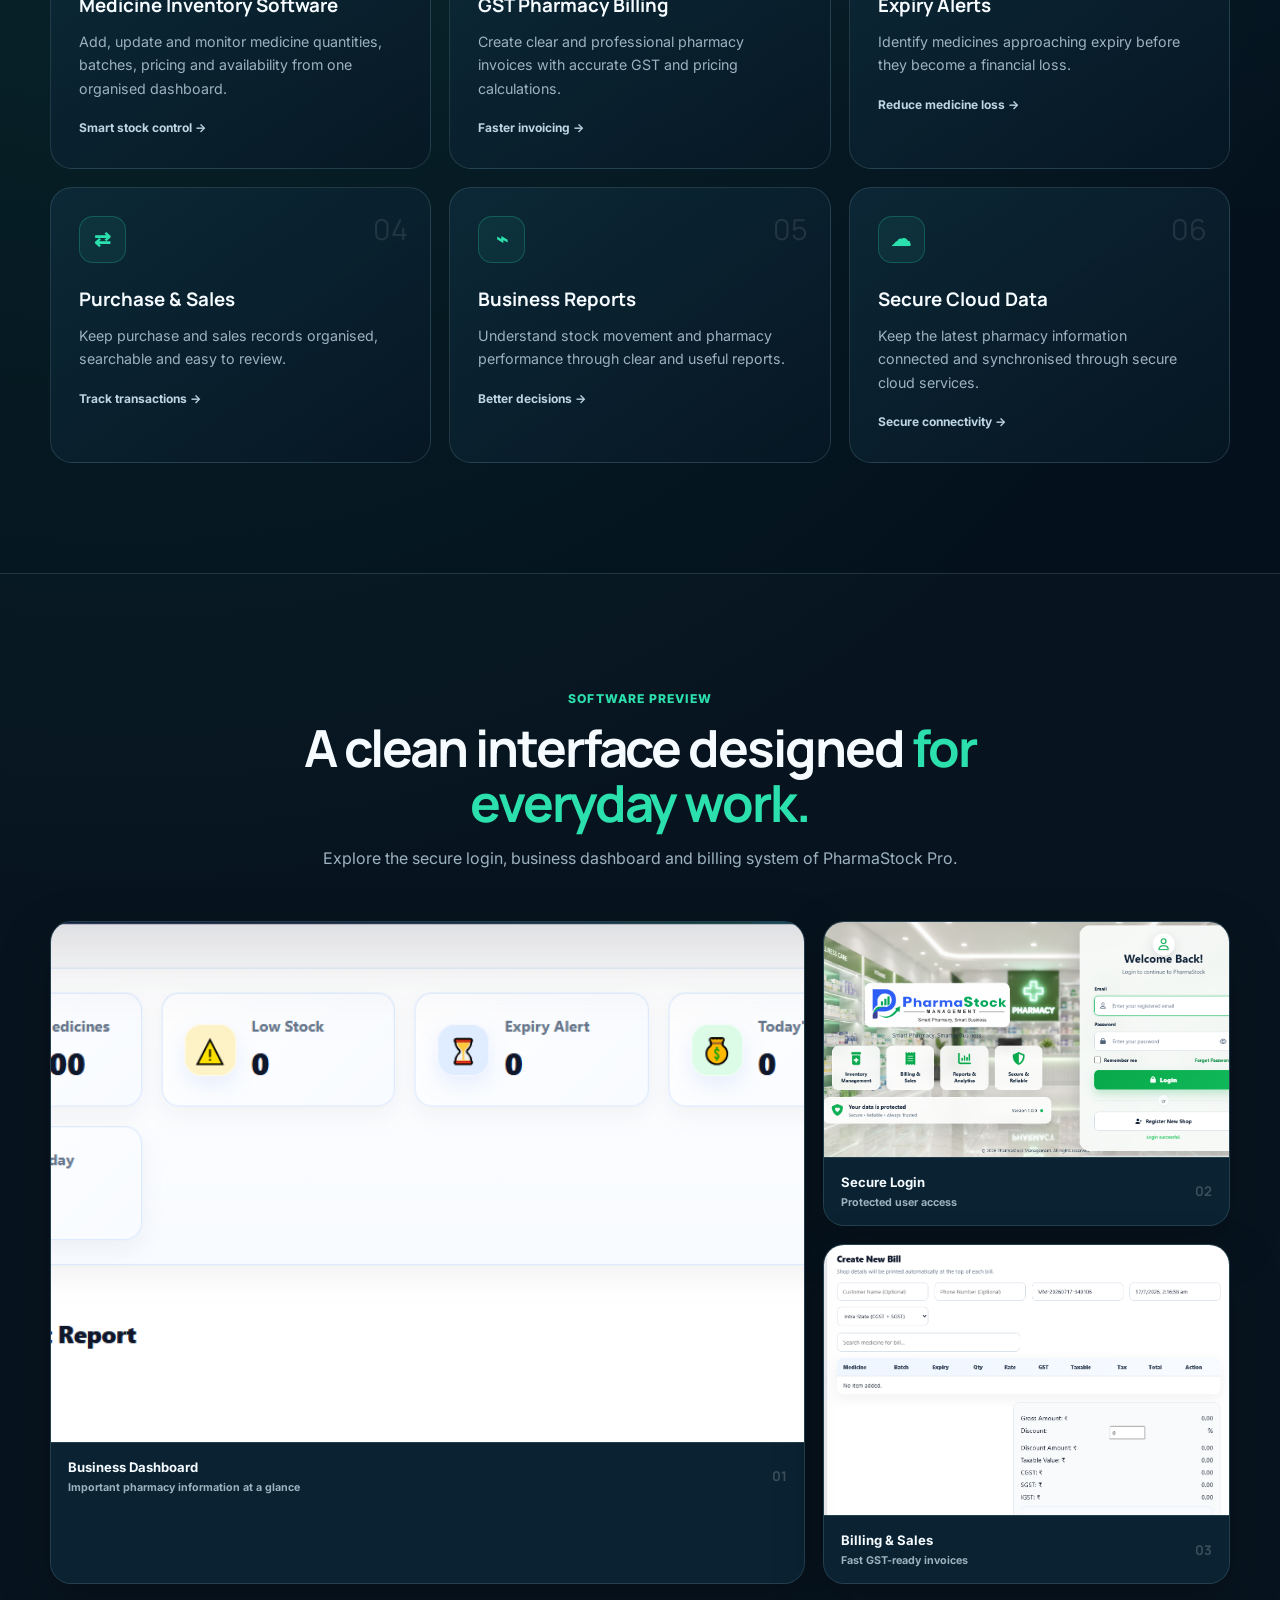
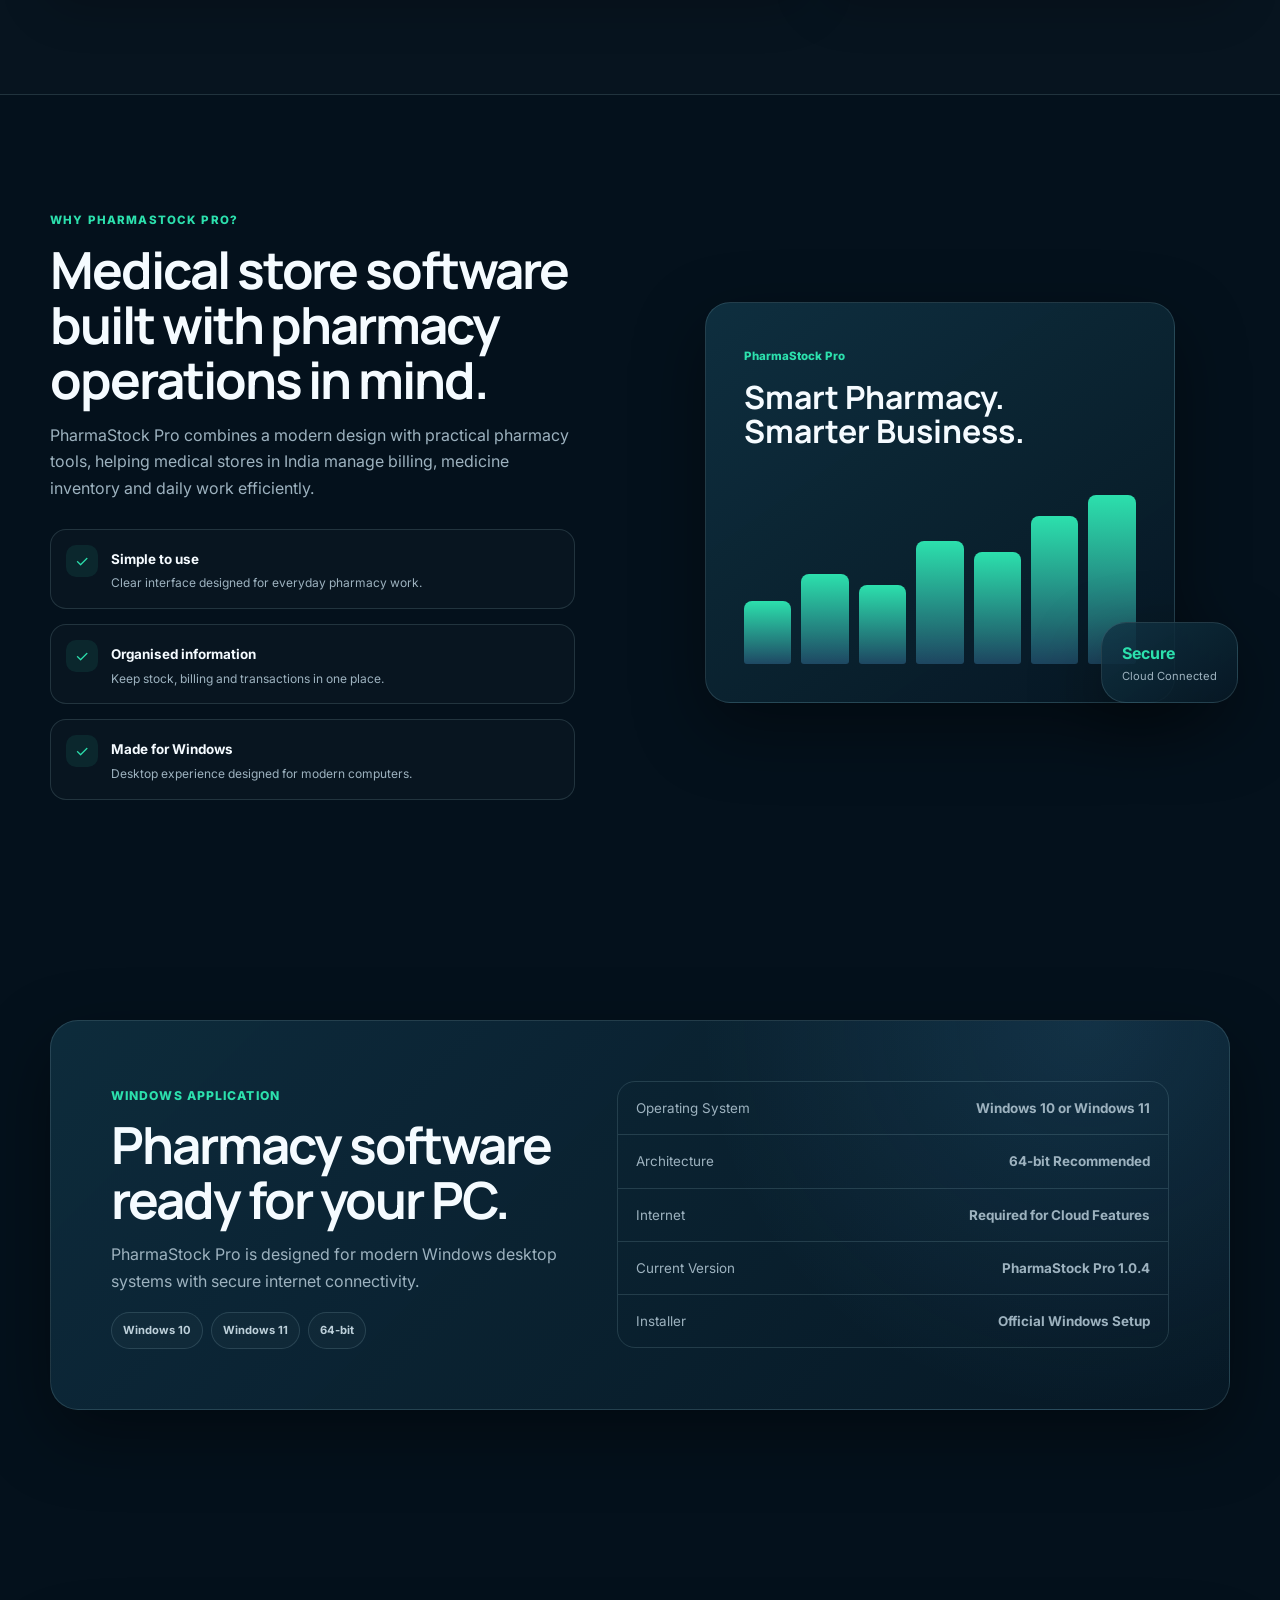
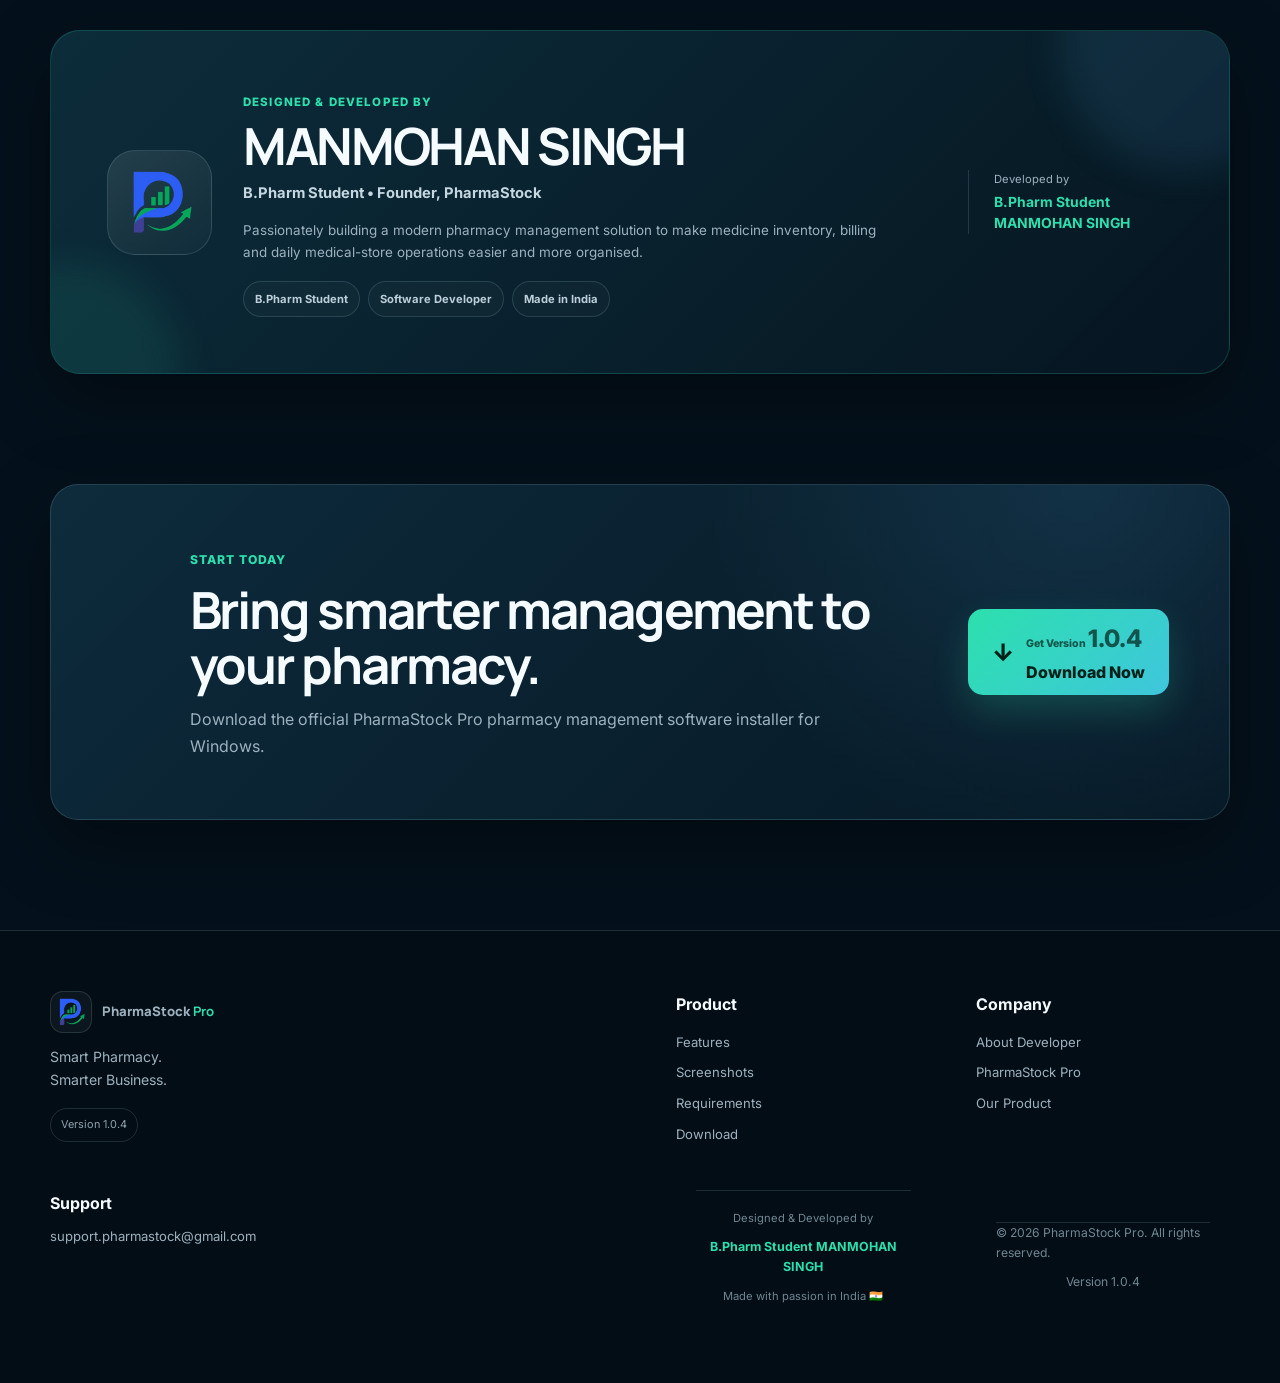
==== commit a3891a7a: "Update website for v1.0.4" ====
--- a/index.html
+++ b/index.html
@@ -79,47 +79,47 @@
 
   <!-- Software application structured data -->
   <script type="application/ld+json" id="softwareStructuredData">
-  {
-    "@context": "https://schema.org",
-    "@type": "SoftwareApplication",
-    "@id": "https://supportpharmastock-code.github.io/PharmaStock/#software",
-    "name": "PharmaStock Pro",
-    "alternateName": "PharmaStock",
-    "url": "https://supportpharmastock-code.github.io/PharmaStock/",
-    "description": "Professional pharmacy management software for GST billing, medicine inventory, stock control, expiry alerts, purchases, sales and medical store operations in India.",
-    "image": "https://supportpharmastock-code.github.io/PharmaStock/assets/dashboard.png",
-    "screenshot": [
-      "https://supportpharmastock-code.github.io/PharmaStock/assets/dashboard.png",
-      "https://supportpharmastock-code.github.io/PharmaStock/assets/login.png",
-      "https://supportpharmastock-code.github.io/PharmaStock/assets/billing.png"
-    ],
-    "operatingSystem": "Windows 10, Windows 11",
-    "applicationCategory": "BusinessApplication",
-    "applicationSubCategory": "Pharmacy Management Software",
-    "softwareVersion": "1.0.1",
-    "softwareRequirements": "Windows 10 or Windows 11, 64-bit recommended, internet required for cloud features",
-    "downloadUrl": "https://github.com/supportpharmastock-code/PharmaStock/releases/download/v1.0.1/PharmaStock-Pro-Setup-1.0.1.exe",
-    "installUrl": "https://github.com/supportpharmastock-code/PharmaStock/releases/download/v1.0.1/PharmaStock-Pro-Setup-1.0.1.exe",
-    "releaseNotes": "https://github.com/supportpharmastock-code/PharmaStock/releases/tag/v1.0.1",
-    "inLanguage": "en-IN",
-    "countryOfOrigin": {
-      "@type": "Country",
-      "name": "India"
-    },
-    "publisher": {
-      "@id": "https://supportpharmastock-code.github.io/PharmaStock/#organization"
-    },
-    "offers": {
-      "@type": "Offer",
-      "price": "0",
-      "priceCurrency": "INR",
-      "availability": "https://schema.org/InStock",
-      "url": "https://supportpharmastock-code.github.io/PharmaStock/#download"
-    }
+{
+  "@context": "https://schema.org",
+  "@type": "SoftwareApplication",
+  "@id": "https://supportpharmastock-code.github.io/PharmaStock/#software",
+  "name": "PharmaStock Pro",
+  "alternateName": "PharmaStock",
+  "url": "https://supportpharmastock-code.github.io/PharmaStock/",
+  "description": "Professional pharmacy management software for GST billing, medicine inventory, stock control, expiry alerts, purchases, sales and medical store operations in India.",
+  "image": "https://supportpharmastock-code.github.io/PharmaStock/assets/dashboard.png",
+  "screenshot": [
+    "https://supportpharmastock-code.github.io/PharmaStock/assets/dashboard.png",
+    "https://supportpharmastock-code.github.io/PharmaStock/assets/login.png",
+    "https://supportpharmastock-code.github.io/PharmaStock/assets/billing.png"
+  ],
+  "operatingSystem": "Windows 10, Windows 11",
+  "applicationCategory": "BusinessApplication",
+  "applicationSubCategory": "Pharmacy Management Software",
+  "softwareVersion": "1.0.4",
+  "softwareRequirements": "Windows 10 or Windows 11, 64-bit recommended, internet required for cloud features",
+  "downloadUrl": "https://github.com/supportpharmastock-code/PharmaStock/releases/download/v1.0.4/PharmaStock-Pro-Setup-1.0.4.exe",
+  "installUrl": "https://github.com/supportpharmastock-code/PharmaStock/releases/download/v1.0.4/PharmaStock-Pro-Setup-1.0.4.exe",
+  "releaseNotes": "https://github.com/supportpharmastock-code/PharmaStock/releases/tag/v1.0.4",
+  "inLanguage": "en-IN",
+  "countryOfOrigin": {
+    "@type": "Country",
+    "name": "India"
+  },
+  "publisher": {
+    "@id": "https://supportpharmastock-code.github.io/PharmaStock/#organization"
+  },
+  "offers": {
+    "@type": "Offer",
+    "price": "0",
+    "priceCurrency": "INR",
+    "availability": "https://schema.org/InStock",
+    "url": "https://supportpharmastock-code.github.io/PharmaStock/#download"
   }
+}
   </script>
 </head>
-<body data-current-version="1.0.1">
+<body data-current-version="1.0.4">
   <div class="loader" id="loader">
     <div class="loader-glow"></div>
     <img src="assets/P-logo.png" alt="PharmaStock Pro logo" class="loader-logo" fetchpriority="high">
@@ -155,7 +155,7 @@
         <a href="#screenshots">Screenshots</a>
         <a href="#requirements">Requirements</a>
         <a href="#developer">Developer</a>
-        <a class="download-small download-link" data-download-link href="https://github.com/supportpharmastock-code/PharmaStock/releases/download/v1.0.1/PharmaStock-Pro-Setup-1.0.1.exe">Download</a>
+        <a class="download-small download-link" data-download-link href=https://github.com/supportpharmastock-code/PharmaStock/releases/download/v1.0.4/PharmaStock-Pro-Setup-1.0.4.exe">Download</a>
       </div>
     </nav>
   </header>
@@ -164,19 +164,19 @@
     <section class="hero container">
       <div class="hero-copy reveal">
         <div class="hero-badges">
-          <span class="badge"><i></i> Version <span data-software-version>1.0.1</span> Available</span>
+          <span class="badge"><i></i> Version <span data-software-version>1.0.4</span> Available</span>
           <span class="india-badge">🇮🇳 Proudly Developed in India</span>
         </div>
         <h1>The Future of <span>Pharmacy Management Software.</span></h1>
         <p class="hero-subtitle">PharmaStock Pro is professional pharmacy billing and medicine inventory software for Windows. Manage purchases, sales, GST invoices, stock, expiry alerts and reports through one powerful medical store application.</p>
         <div class="hero-points"><span>Fast Billing</span><span>Secure Data</span><span>Smart Inventory</span></div>
         <div class="hero-buttons" id="download">
-          <a class="primary download-link" data-download-link href="https://github.com/supportpharmastock-code/PharmaStock/releases/download/v1.0.1/PharmaStock-Pro-Setup-1.0.1.exe">
+          <a class="primary download-link" data-download-link href=https://github.com/supportpharmastock-code/PharmaStock/releases/download/v1.0.4/PharmaStock-Pro-Setup-1.0.4.exe">
             <span class="download-icon">↓</span><div><small>Download PharmaStock Pro</small>Windows 10 / 11</div>
           </a>
           <a class="secondary" href="#screenshots"><span class="play-icon">▶</span>View Software</a>
         </div>
-        <div class="meta"><span>Windows 10 / 11</span><span>64-bit Recommended</span><span>Secure Installer</span><span>Version <span data-software-version>1.0.1</span></span></div>
+        <div class="meta"><span>Windows 10 / 11</span><span>64-bit Recommended</span><span>Secure Installer</span><span>Version <span data-software-version>1.0.4</span></span></div>
       </div>
 
       <div class="hero-preview reveal">
@@ -231,7 +231,7 @@
 
     <section class="section container" id="requirements"><div class="requirements reveal">
       <div class="requirements-copy"><span>WINDOWS APPLICATION</span><h2>Pharmacy software ready for your PC.</h2><p>PharmaStock Pro is designed for modern Windows desktop systems with secure internet connectivity.</p><div class="requirement-tags"><span>Windows 10</span><span>Windows 11</span><span>64-bit</span></div></div>
-      <div class="req-list"><p><span>Operating System</span><b>Windows 10 or Windows 11</b></p><p><span>Architecture</span><b>64-bit Recommended</b></p><p><span>Internet</span><b>Required for Cloud Features</b></p><p><span>Current Version</span><b>PharmaStock Pro <span data-software-version>1.0.1</span></b></p><p><span>Installer</span><b>Official Windows Setup</b></p></div>
+      <div class="req-list"><p><span>Operating System</span><b>Windows 10 or Windows 11</b></p><p><span>Architecture</span><b>64-bit Recommended</b></p><p><span>Internet</span><b>Required for Cloud Features</b></p><p><span>Current Version</span><b>PharmaStock Pro <span data-software-version>1.0.4</span></b></p><p><span>Installer</span><b>Official Windows Setup</b></p></div>
     </div></section>
 
     <section class="section container" id="developer"><div class="developer-card reveal">
@@ -241,12 +241,12 @@
       <div class="developer-signature"><span>Developed by</span><b>B.Pharm Student<br>MANMOHAN SINGH</b></div>
     </div></section>
 
-    <section class="cta container reveal"><div class="cta-glow"></div><div><span>START TODAY</span><h2>Bring smarter management to your pharmacy.</h2><p>Download the official PharmaStock Pro pharmacy management software installer for Windows.</p></div><a class="primary download-link" data-download-link href="https://github.com/supportpharmastock-code/PharmaStock/releases/download/v1.0.1/PharmaStock-Pro-Setup-1.0.1.exe"><span class="download-icon">↓</span><div><small>Get Version <span data-software-version>1.0.1</span></small>Download Now</div></a></section>
+    <section class="cta container reveal"><div class="cta-glow"></div><div><span>START TODAY</span><h2>Bring smarter management to your pharmacy.</h2><p>Download the official PharmaStock Pro pharmacy management software installer for Windows.</p></div><a class="primary download-link" data-download-link href=https://github.com/supportpharmastock-code/PharmaStock/releases/download/v1.0.4/PharmaStock-Pro-Setup-1.0.4.exe"><span class="download-icon">↓</span><div><small>Get Version <span data-software-version>1.0.4</span></small>Download Now</div></a></section>
   </main>
 
   <footer>
     <div class="container footer-grid">
-      <div class="footer-brand"><a class="brand" href="#home"><div class="brand-logo-wrap"><img src="assets/P-logo.png" alt="PharmaStock Pro logo" loading="lazy" decoding="async"></div><span>PharmaStock <b>Pro</b></span></a><p>Smart Pharmacy.<br>Smarter Business.</p><div class="footer-version">Version <span data-software-version>1.0.1</span></div></div>
+      <div class="footer-brand"><a class="brand" href="#home"><div class="brand-logo-wrap"><img src="assets/P-logo.png" alt="PharmaStock Pro logo" loading="lazy" decoding="async"></div><span>PharmaStock <b>Pro</b></span></a><p>Smart Pharmacy.<br>Smarter Business.</p><div class="footer-version">Version <span data-software-version>1.0.4</span></div></div>
       <div><h4>Product</h4><a href="#features">Features</a><a href="#screenshots">Screenshots</a><a href="#requirements">Requirements</a><a href="#download">Download</a></div>
       <div><h4>Company</h4><a href="#developer">About Developer</a><a href="#home">PharmaStock Pro</a><a href="#features">Our Product</a></div>
       <div><div>
@@ -257,7 +257,7 @@
 </div>
     </div>
     <div class="container developer-footer"><span>Designed & Developed by</span><b>B.Pharm Student MANMOHAN SINGH</b><small>Made with passion in India 🇮🇳</small></div>
-    <div class="container copyright"><p>© <span id="year"></span> PharmaStock Pro. All rights reserved.</p><span>Version <span data-software-version>1.0.1</span></span></div>
+    <div class="container copyright"><p>© <span id="year"></span> PharmaStock Pro. All rights reserved.</p><span>Version <span data-software-version>1.0.4</span></span></div>
   </footer>
 
   <div class="toast" id="toast"><div class="toast-icon">✓</div><div><b>Download Starting</b><small>Open the installer after the download completes.</small></div><button type="button" id="closeToast" aria-label="Close notification">×</button></div>
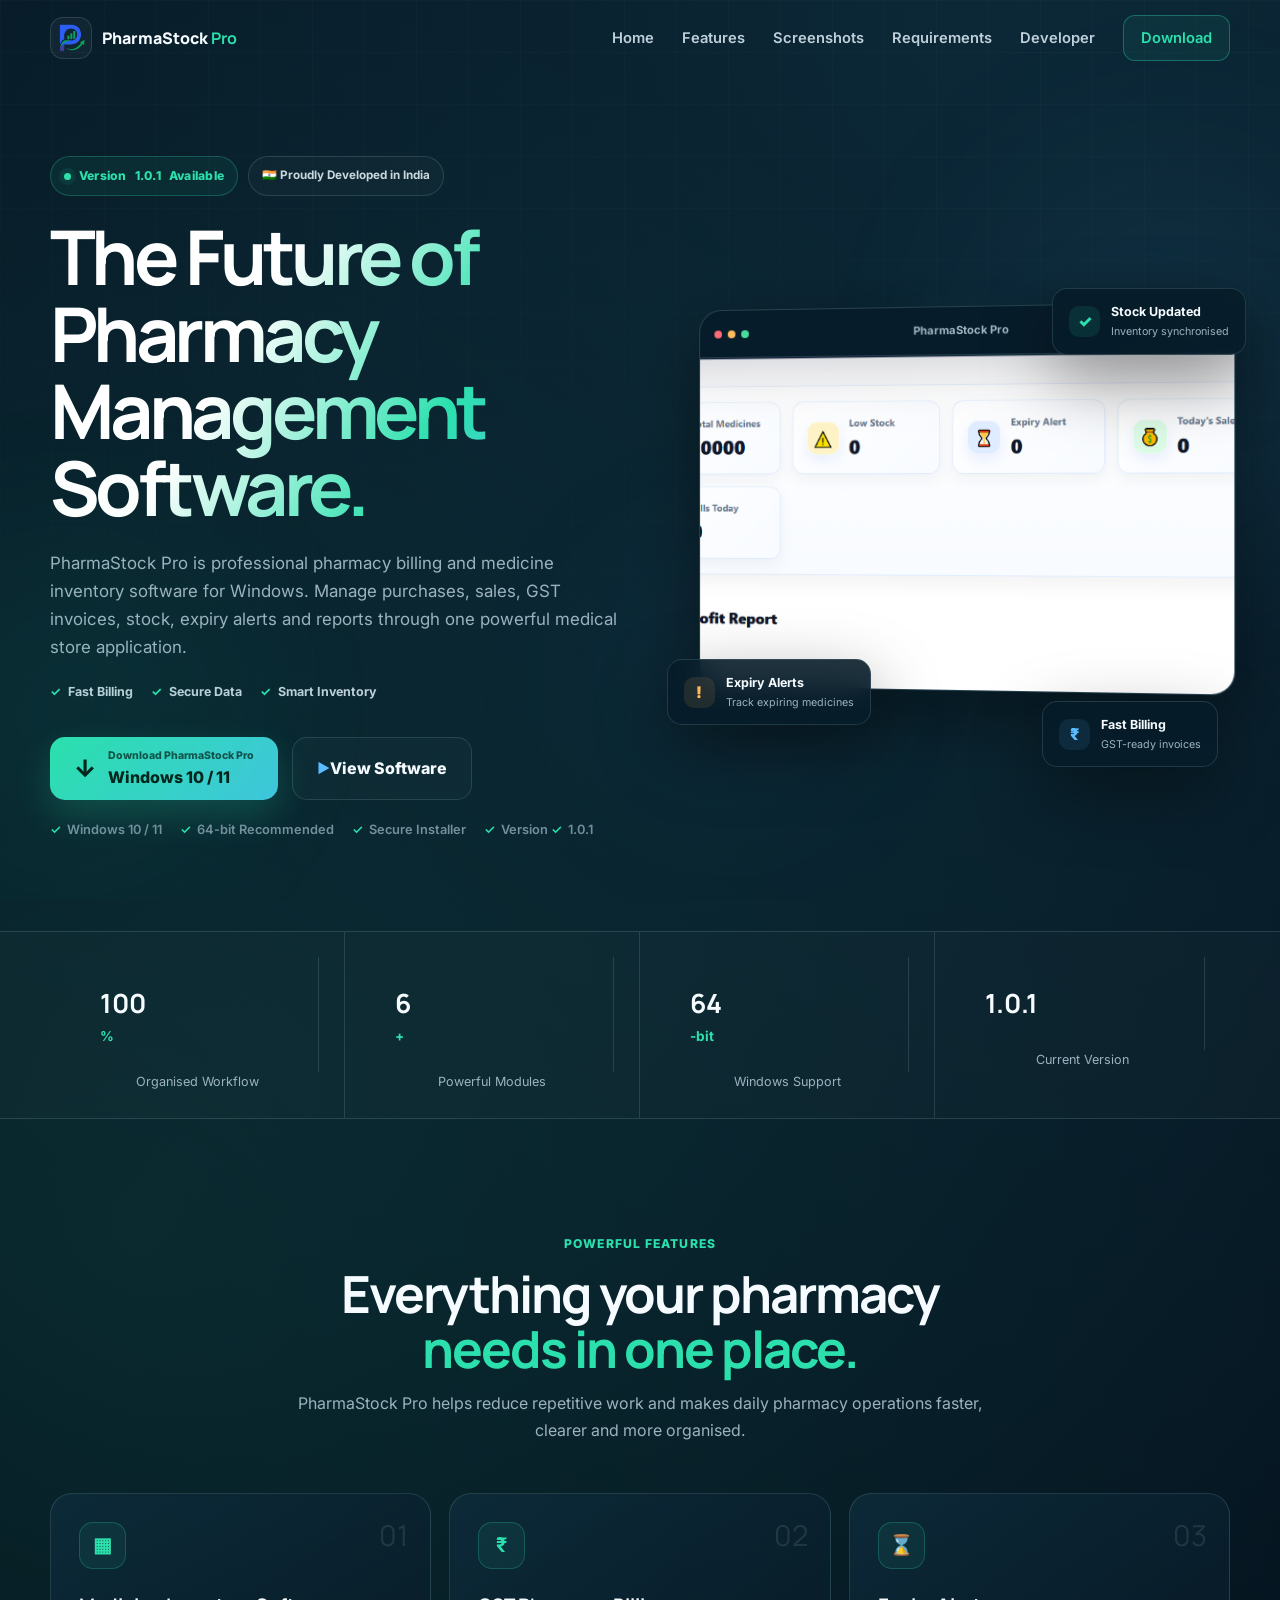
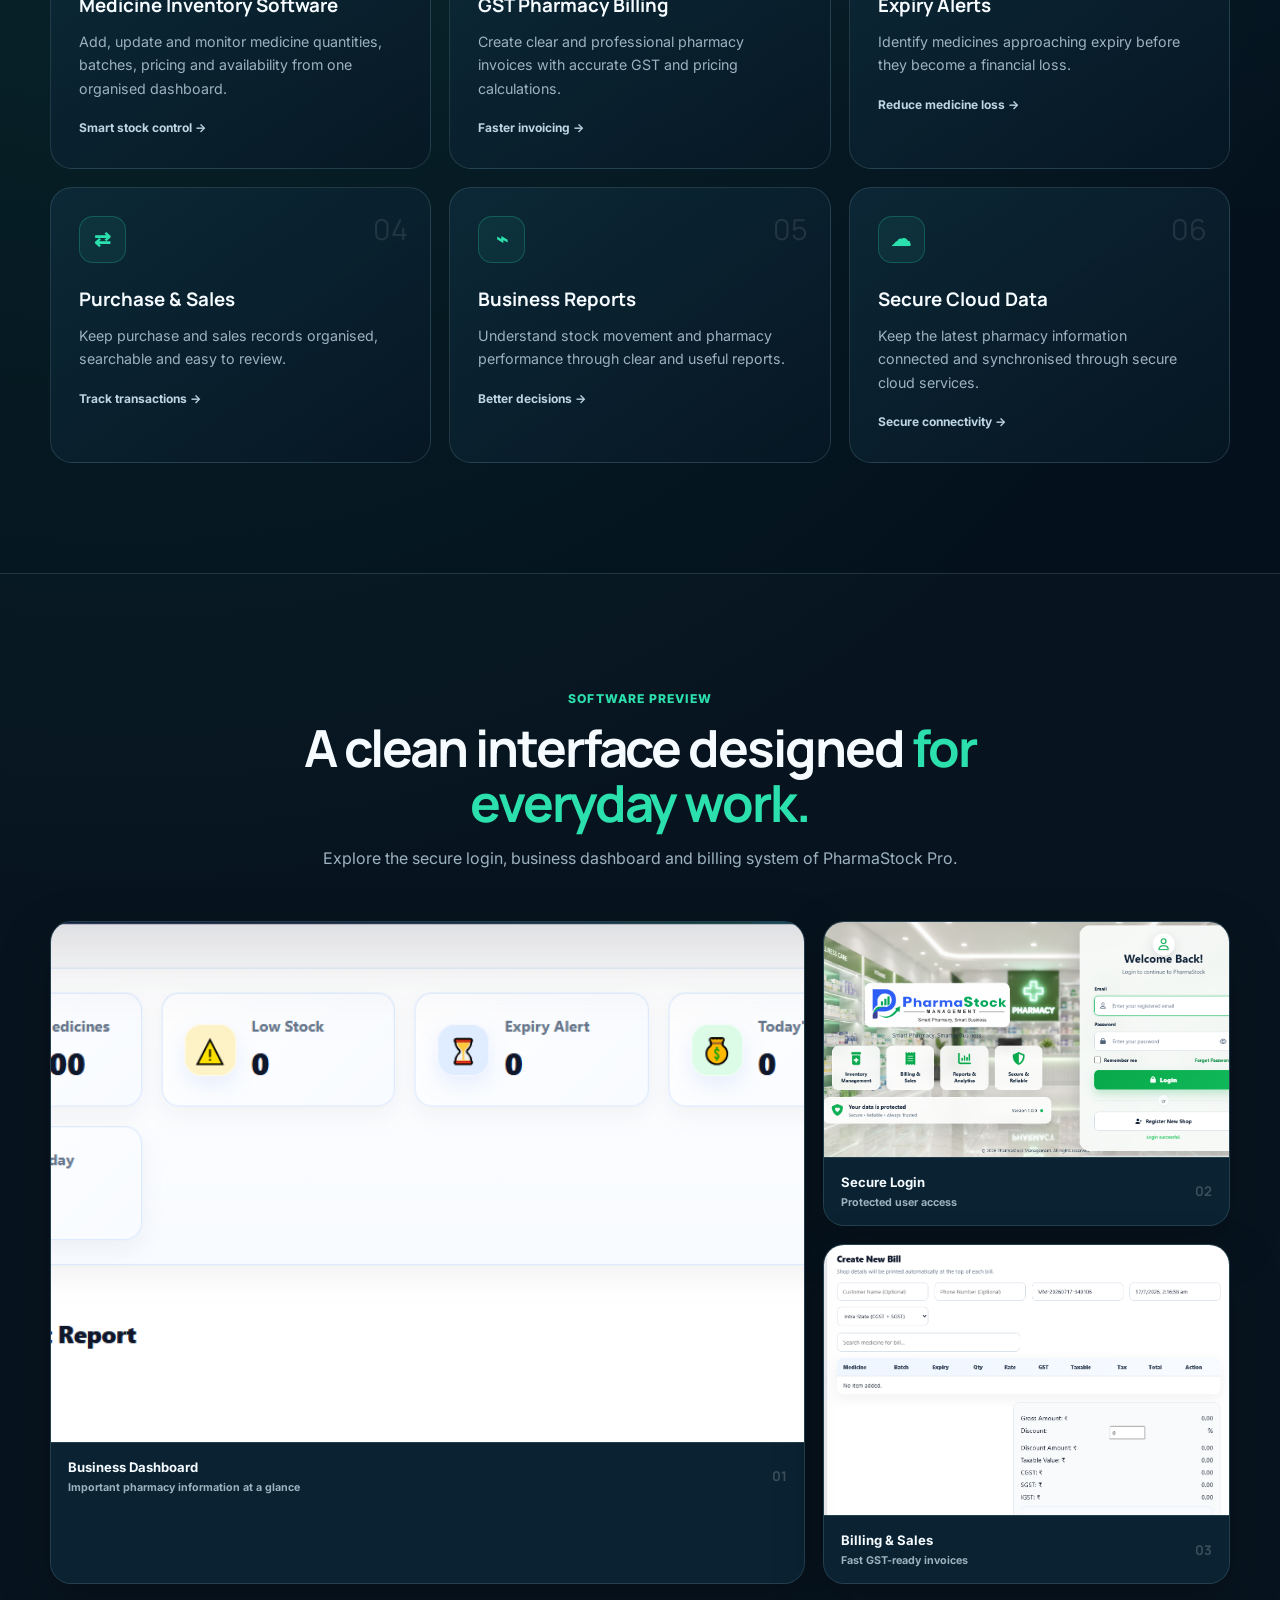
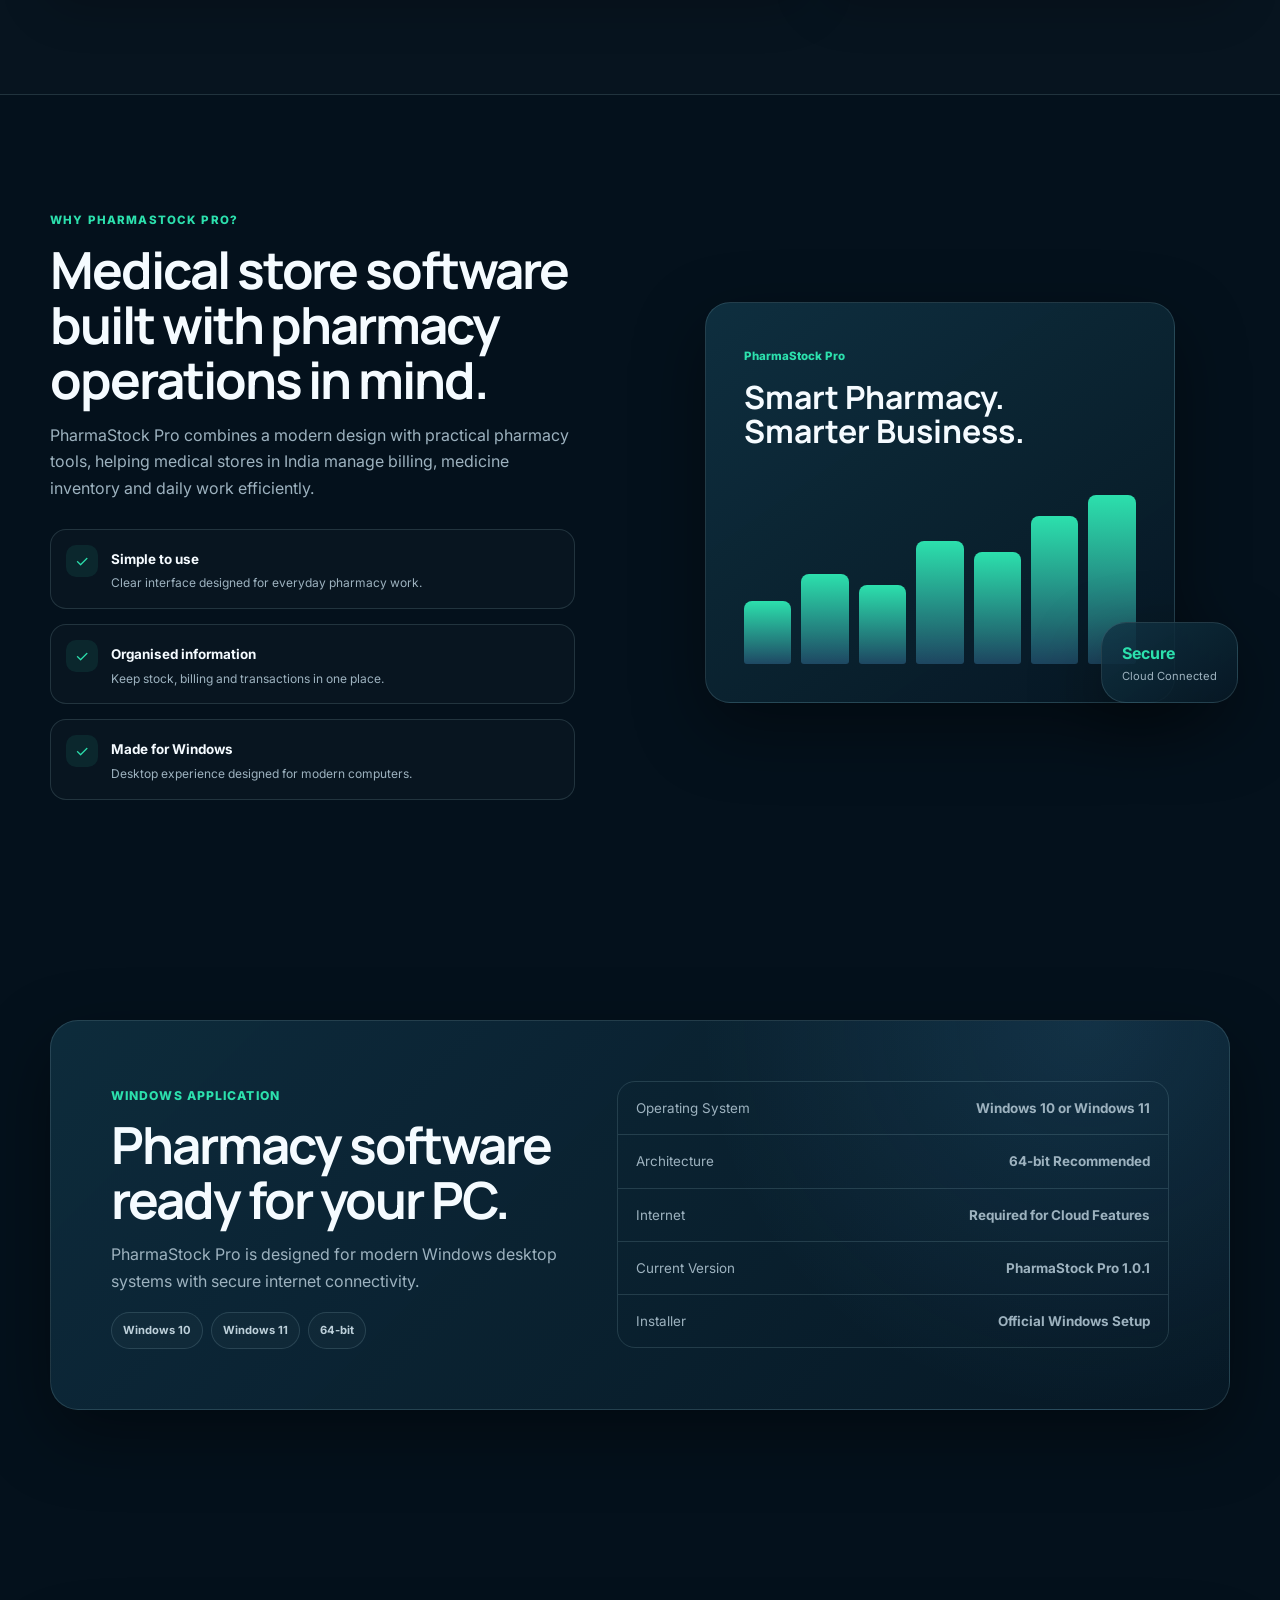
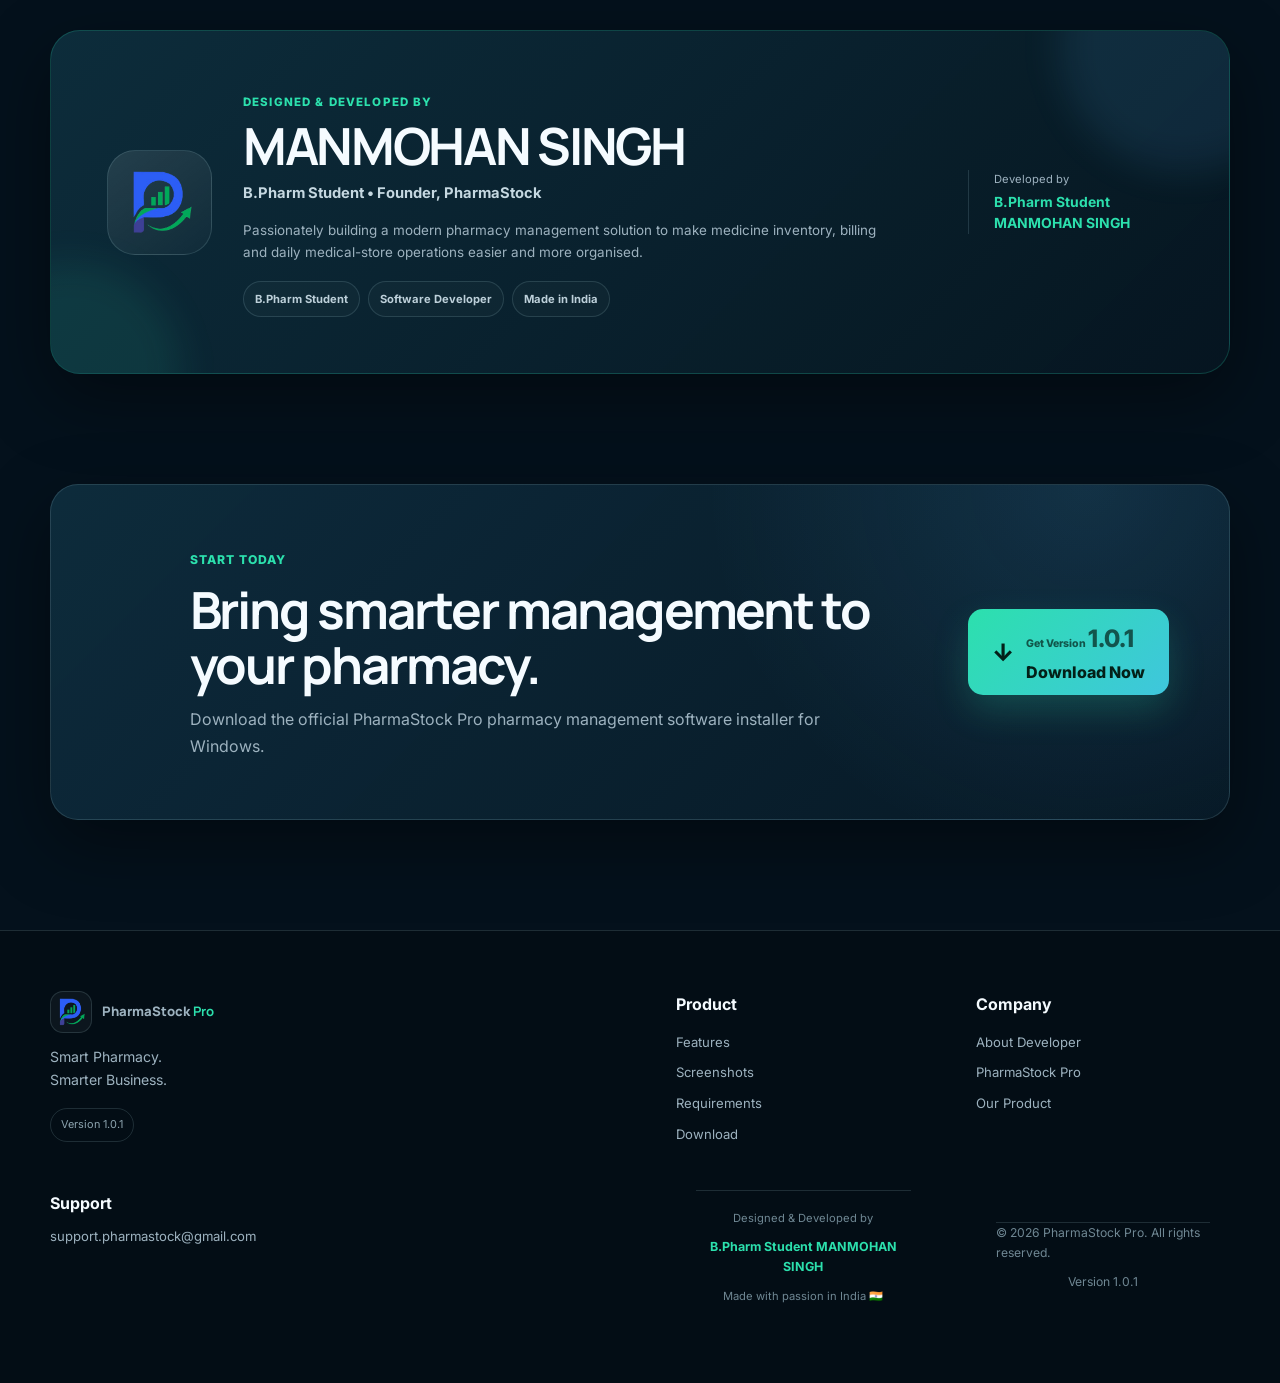
==== commit b5b70a70: "Update index.html" ====
--- a/index.html
+++ b/index.html
@@ -79,47 +79,47 @@
 
   <!-- Software application structured data -->
   <script type="application/ld+json" id="softwareStructuredData">
-{
-  "@context": "https://schema.org",
-  "@type": "SoftwareApplication",
-  "@id": "https://supportpharmastock-code.github.io/PharmaStock/#software",
-  "name": "PharmaStock Pro",
-  "alternateName": "PharmaStock",
-  "url": "https://supportpharmastock-code.github.io/PharmaStock/",
-  "description": "Professional pharmacy management software for GST billing, medicine inventory, stock control, expiry alerts, purchases, sales and medical store operations in India.",
-  "image": "https://supportpharmastock-code.github.io/PharmaStock/assets/dashboard.png",
-  "screenshot": [
-    "https://supportpharmastock-code.github.io/PharmaStock/assets/dashboard.png",
-    "https://supportpharmastock-code.github.io/PharmaStock/assets/login.png",
-    "https://supportpharmastock-code.github.io/PharmaStock/assets/billing.png"
-  ],
-  "operatingSystem": "Windows 10, Windows 11",
-  "applicationCategory": "BusinessApplication",
-  "applicationSubCategory": "Pharmacy Management Software",
-  "softwareVersion": "1.0.4",
-  "softwareRequirements": "Windows 10 or Windows 11, 64-bit recommended, internet required for cloud features",
-  "downloadUrl": "https://github.com/supportpharmastock-code/PharmaStock/releases/download/v1.0.4/PharmaStock-Pro-Setup-1.0.4.exe",
-  "installUrl": "https://github.com/supportpharmastock-code/PharmaStock/releases/download/v1.0.4/PharmaStock-Pro-Setup-1.0.4.exe",
-  "releaseNotes": "https://github.com/supportpharmastock-code/PharmaStock/releases/tag/v1.0.4",
-  "inLanguage": "en-IN",
-  "countryOfOrigin": {
-    "@type": "Country",
-    "name": "India"
-  },
-  "publisher": {
-    "@id": "https://supportpharmastock-code.github.io/PharmaStock/#organization"
-  },
-  "offers": {
-    "@type": "Offer",
-    "price": "0",
-    "priceCurrency": "INR",
-    "availability": "https://schema.org/InStock",
-    "url": "https://supportpharmastock-code.github.io/PharmaStock/#download"
+  {
+    "@context": "https://schema.org",
+    "@type": "SoftwareApplication",
+    "@id": "https://supportpharmastock-code.github.io/PharmaStock/#software",
+    "name": "PharmaStock Pro",
+    "alternateName": "PharmaStock",
+    "url": "https://supportpharmastock-code.github.io/PharmaStock/",
+    "description": "Professional pharmacy management software for GST billing, medicine inventory, stock control, expiry alerts, purchases, sales and medical store operations in India.",
+    "image": "https://supportpharmastock-code.github.io/PharmaStock/assets/dashboard.png",
+    "screenshot": [
+      "https://supportpharmastock-code.github.io/PharmaStock/assets/dashboard.png",
+      "https://supportpharmastock-code.github.io/PharmaStock/assets/login.png",
+      "https://supportpharmastock-code.github.io/PharmaStock/assets/billing.png"
+    ],
+    "operatingSystem": "Windows 10, Windows 11",
+    "applicationCategory": "BusinessApplication",
+    "applicationSubCategory": "Pharmacy Management Software",
+    "softwareVersion": "1.0.1",
+    "softwareRequirements": "Windows 10 or Windows 11, 64-bit recommended, internet required for cloud features",
+    "downloadUrl": "https://github.com/supportpharmastock-code/PharmaStock/releases/download/v1.0.1/PharmaStock-Pro-Setup-1.0.1.exe",
+    "installUrl": "https://github.com/supportpharmastock-code/PharmaStock/releases/download/v1.0.1/PharmaStock-Pro-Setup-1.0.1.exe",
+    "releaseNotes": "https://github.com/supportpharmastock-code/PharmaStock/releases/tag/v1.0.1",
+    "inLanguage": "en-IN",
+    "countryOfOrigin": {
+      "@type": "Country",
+      "name": "India"
+    },
+    "publisher": {
+      "@id": "https://supportpharmastock-code.github.io/PharmaStock/#organization"
+    },
+    "offers": {
+      "@type": "Offer",
+      "price": "0",
+      "priceCurrency": "INR",
+      "availability": "https://schema.org/InStock",
+      "url": "https://supportpharmastock-code.github.io/PharmaStock/#download"
+    }
   }
-}
   </script>
 </head>
-<body data-current-version="1.0.4">
+<body data-current-version="1.0.1">
   <div class="loader" id="loader">
     <div class="loader-glow"></div>
     <img src="assets/P-logo.png" alt="PharmaStock Pro logo" class="loader-logo" fetchpriority="high">
@@ -155,7 +155,7 @@
         <a href="#screenshots">Screenshots</a>
         <a href="#requirements">Requirements</a>
         <a href="#developer">Developer</a>
-        <a class="download-small download-link" data-download-link href=https://github.com/supportpharmastock-code/PharmaStock/releases/download/v1.0.4/PharmaStock-Pro-Setup-1.0.4.exe">Download</a>
+        <a class="download-small download-link" data-download-link href="https://github.com/supportpharmastock-code/PharmaStock/releases/download/v1.0.1/PharmaStock-Pro-Setup-1.0.1.exe">Download</a>
       </div>
     </nav>
   </header>
@@ -164,19 +164,19 @@
     <section class="hero container">
       <div class="hero-copy reveal">
         <div class="hero-badges">
-          <span class="badge"><i></i> Version <span data-software-version>1.0.4</span> Available</span>
+          <span class="badge"><i></i> Version <span data-software-version>1.0.1</span> Available</span>
           <span class="india-badge">🇮🇳 Proudly Developed in India</span>
         </div>
         <h1>The Future of <span>Pharmacy Management Software.</span></h1>
         <p class="hero-subtitle">PharmaStock Pro is professional pharmacy billing and medicine inventory software for Windows. Manage purchases, sales, GST invoices, stock, expiry alerts and reports through one powerful medical store application.</p>
         <div class="hero-points"><span>Fast Billing</span><span>Secure Data</span><span>Smart Inventory</span></div>
         <div class="hero-buttons" id="download">
-          <a class="primary download-link" data-download-link href=https://github.com/supportpharmastock-code/PharmaStock/releases/download/v1.0.4/PharmaStock-Pro-Setup-1.0.4.exe">
+          <a class="primary download-link" data-download-link href="https://github.com/supportpharmastock-code/PharmaStock/releases/download/v1.0.1/PharmaStock-Pro-Setup-1.0.1.exe">
             <span class="download-icon">↓</span><div><small>Download PharmaStock Pro</small>Windows 10 / 11</div>
           </a>
           <a class="secondary" href="#screenshots"><span class="play-icon">▶</span>View Software</a>
         </div>
-        <div class="meta"><span>Windows 10 / 11</span><span>64-bit Recommended</span><span>Secure Installer</span><span>Version <span data-software-version>1.0.4</span></span></div>
+        <div class="meta"><span>Windows 10 / 11</span><span>64-bit Recommended</span><span>Secure Installer</span><span>Version <span data-software-version>1.0.1</span></span></div>
       </div>
 
       <div class="hero-preview reveal">
@@ -231,7 +231,7 @@
 
     <section class="section container" id="requirements"><div class="requirements reveal">
       <div class="requirements-copy"><span>WINDOWS APPLICATION</span><h2>Pharmacy software ready for your PC.</h2><p>PharmaStock Pro is designed for modern Windows desktop systems with secure internet connectivity.</p><div class="requirement-tags"><span>Windows 10</span><span>Windows 11</span><span>64-bit</span></div></div>
-      <div class="req-list"><p><span>Operating System</span><b>Windows 10 or Windows 11</b></p><p><span>Architecture</span><b>64-bit Recommended</b></p><p><span>Internet</span><b>Required for Cloud Features</b></p><p><span>Current Version</span><b>PharmaStock Pro <span data-software-version>1.0.4</span></b></p><p><span>Installer</span><b>Official Windows Setup</b></p></div>
+      <div class="req-list"><p><span>Operating System</span><b>Windows 10 or Windows 11</b></p><p><span>Architecture</span><b>64-bit Recommended</b></p><p><span>Internet</span><b>Required for Cloud Features</b></p><p><span>Current Version</span><b>PharmaStock Pro <span data-software-version>1.0.1</span></b></p><p><span>Installer</span><b>Official Windows Setup</b></p></div>
     </div></section>
 
     <section class="section container" id="developer"><div class="developer-card reveal">
@@ -241,12 +241,12 @@
       <div class="developer-signature"><span>Developed by</span><b>B.Pharm Student<br>MANMOHAN SINGH</b></div>
     </div></section>
 
-    <section class="cta container reveal"><div class="cta-glow"></div><div><span>START TODAY</span><h2>Bring smarter management to your pharmacy.</h2><p>Download the official PharmaStock Pro pharmacy management software installer for Windows.</p></div><a class="primary download-link" data-download-link href=https://github.com/supportpharmastock-code/PharmaStock/releases/download/v1.0.4/PharmaStock-Pro-Setup-1.0.4.exe"><span class="download-icon">↓</span><div><small>Get Version <span data-software-version>1.0.4</span></small>Download Now</div></a></section>
+    <section class="cta container reveal"><div class="cta-glow"></div><div><span>START TODAY</span><h2>Bring smarter management to your pharmacy.</h2><p>Download the official PharmaStock Pro pharmacy management software installer for Windows.</p></div><a class="primary download-link" data-download-link href="https://github.com/supportpharmastock-code/PharmaStock/releases/download/v1.0.1/PharmaStock-Pro-Setup-1.0.1.exe"><span class="download-icon">↓</span><div><small>Get Version <span data-software-version>1.0.1</span></small>Download Now</div></a></section>
   </main>
 
   <footer>
     <div class="container footer-grid">
-      <div class="footer-brand"><a class="brand" href="#home"><div class="brand-logo-wrap"><img src="assets/P-logo.png" alt="PharmaStock Pro logo" loading="lazy" decoding="async"></div><span>PharmaStock <b>Pro</b></span></a><p>Smart Pharmacy.<br>Smarter Business.</p><div class="footer-version">Version <span data-software-version>1.0.4</span></div></div>
+      <div class="footer-brand"><a class="brand" href="#home"><div class="brand-logo-wrap"><img src="assets/P-logo.png" alt="PharmaStock Pro logo" loading="lazy" decoding="async"></div><span>PharmaStock <b>Pro</b></span></a><p>Smart Pharmacy.<br>Smarter Business.</p><div class="footer-version">Version <span data-software-version>1.0.1</span></div></div>
       <div><h4>Product</h4><a href="#features">Features</a><a href="#screenshots">Screenshots</a><a href="#requirements">Requirements</a><a href="#download">Download</a></div>
       <div><h4>Company</h4><a href="#developer">About Developer</a><a href="#home">PharmaStock Pro</a><a href="#features">Our Product</a></div>
       <div><div>
@@ -257,7 +257,7 @@
 </div>
     </div>
     <div class="container developer-footer"><span>Designed & Developed by</span><b>B.Pharm Student MANMOHAN SINGH</b><small>Made with passion in India 🇮🇳</small></div>
-    <div class="container copyright"><p>© <span id="year"></span> PharmaStock Pro. All rights reserved.</p><span>Version <span data-software-version>1.0.4</span></span></div>
+    <div class="container copyright"><p>© <span id="year"></span> PharmaStock Pro. All rights reserved.</p><span>Version <span data-software-version>1.0.1</span></span></div>
   </footer>
 
   <div class="toast" id="toast"><div class="toast-icon">✓</div><div><b>Download Starting</b><small>Open the installer after the download completes.</small></div><button type="button" id="closeToast" aria-label="Close notification">×</button></div>
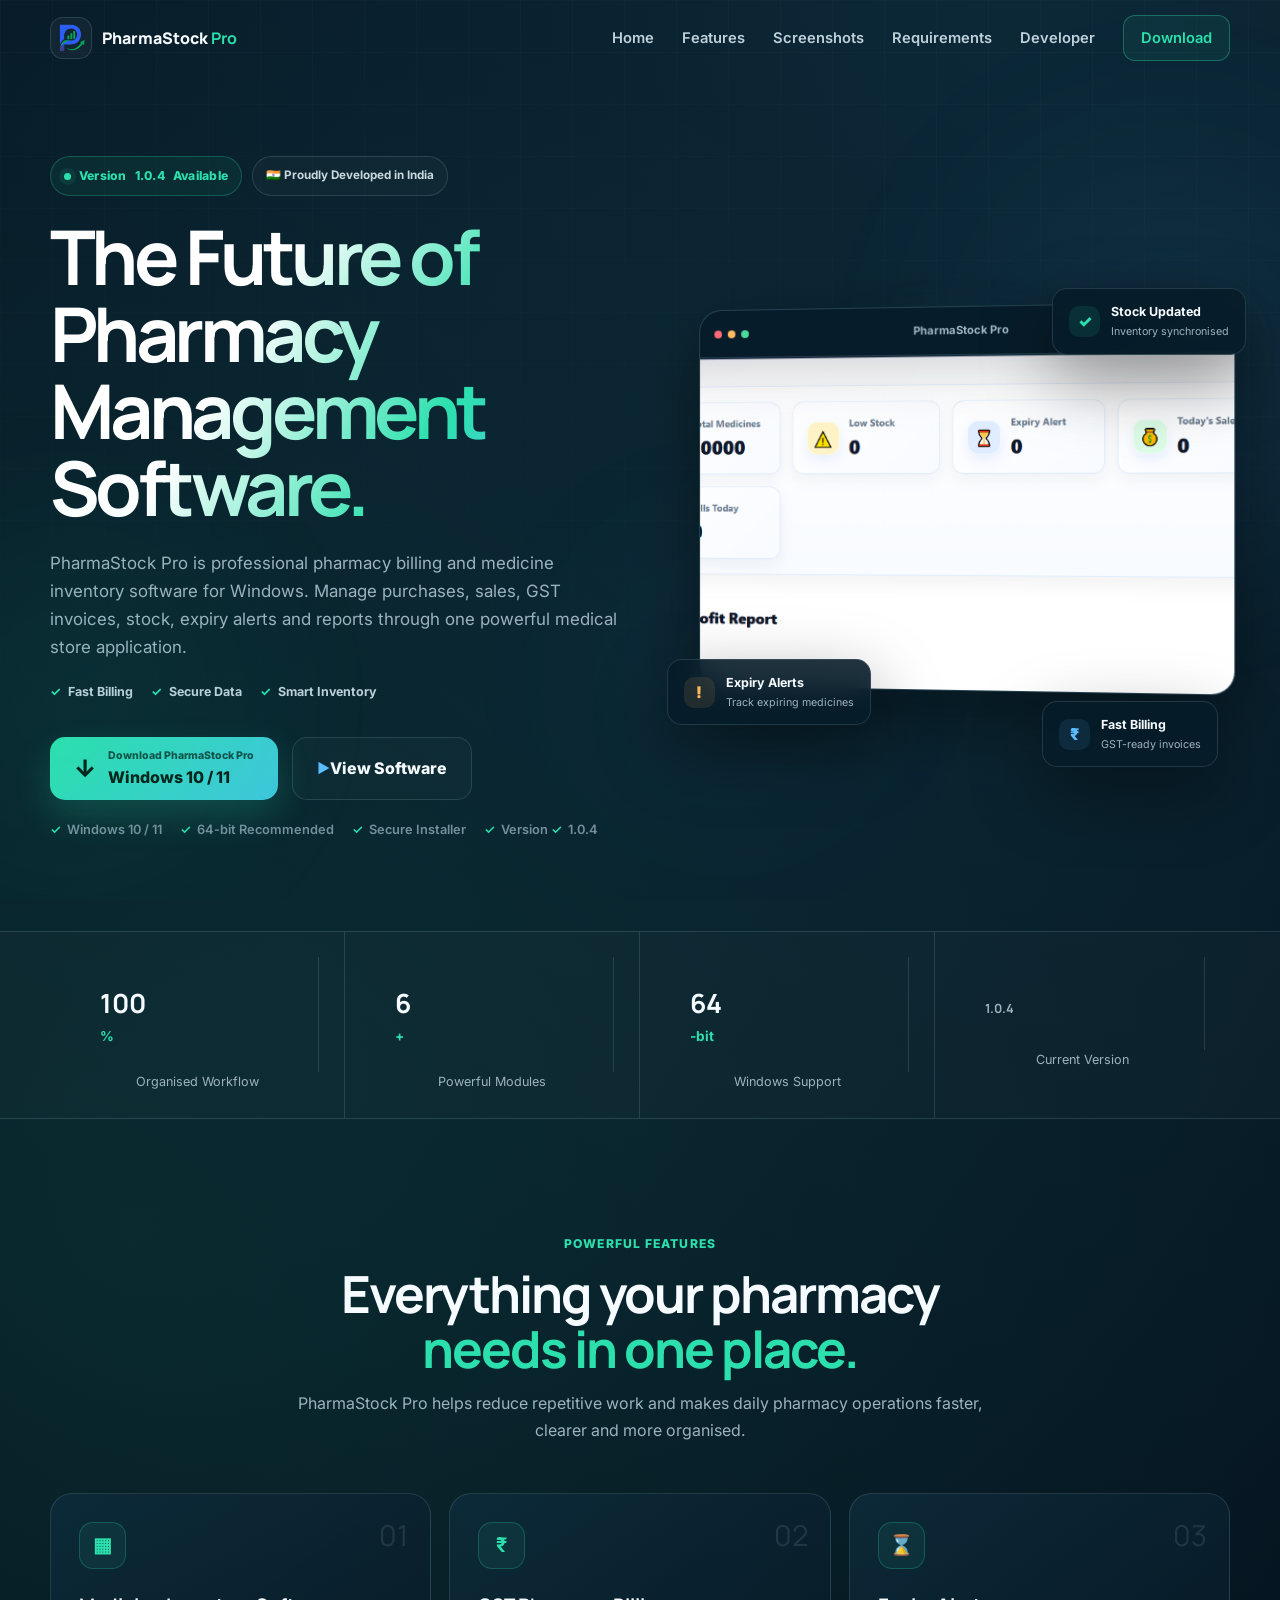
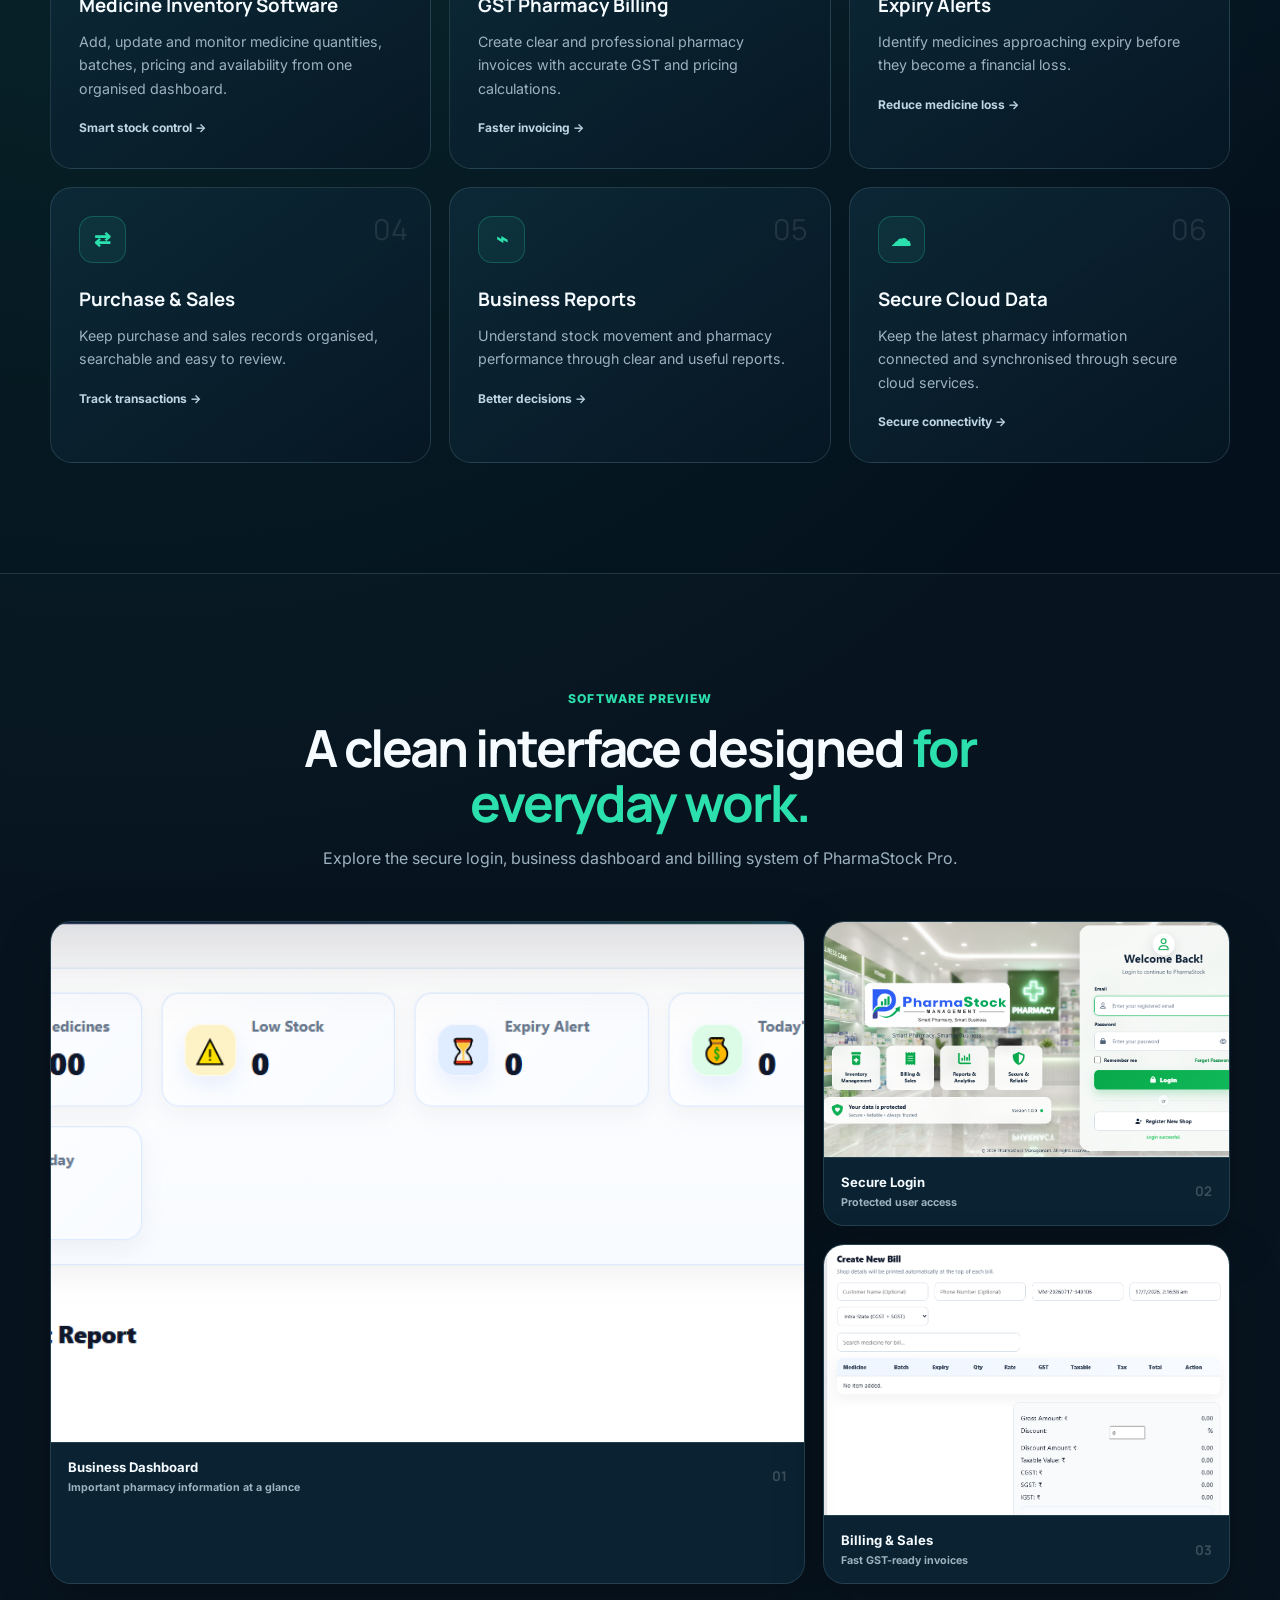
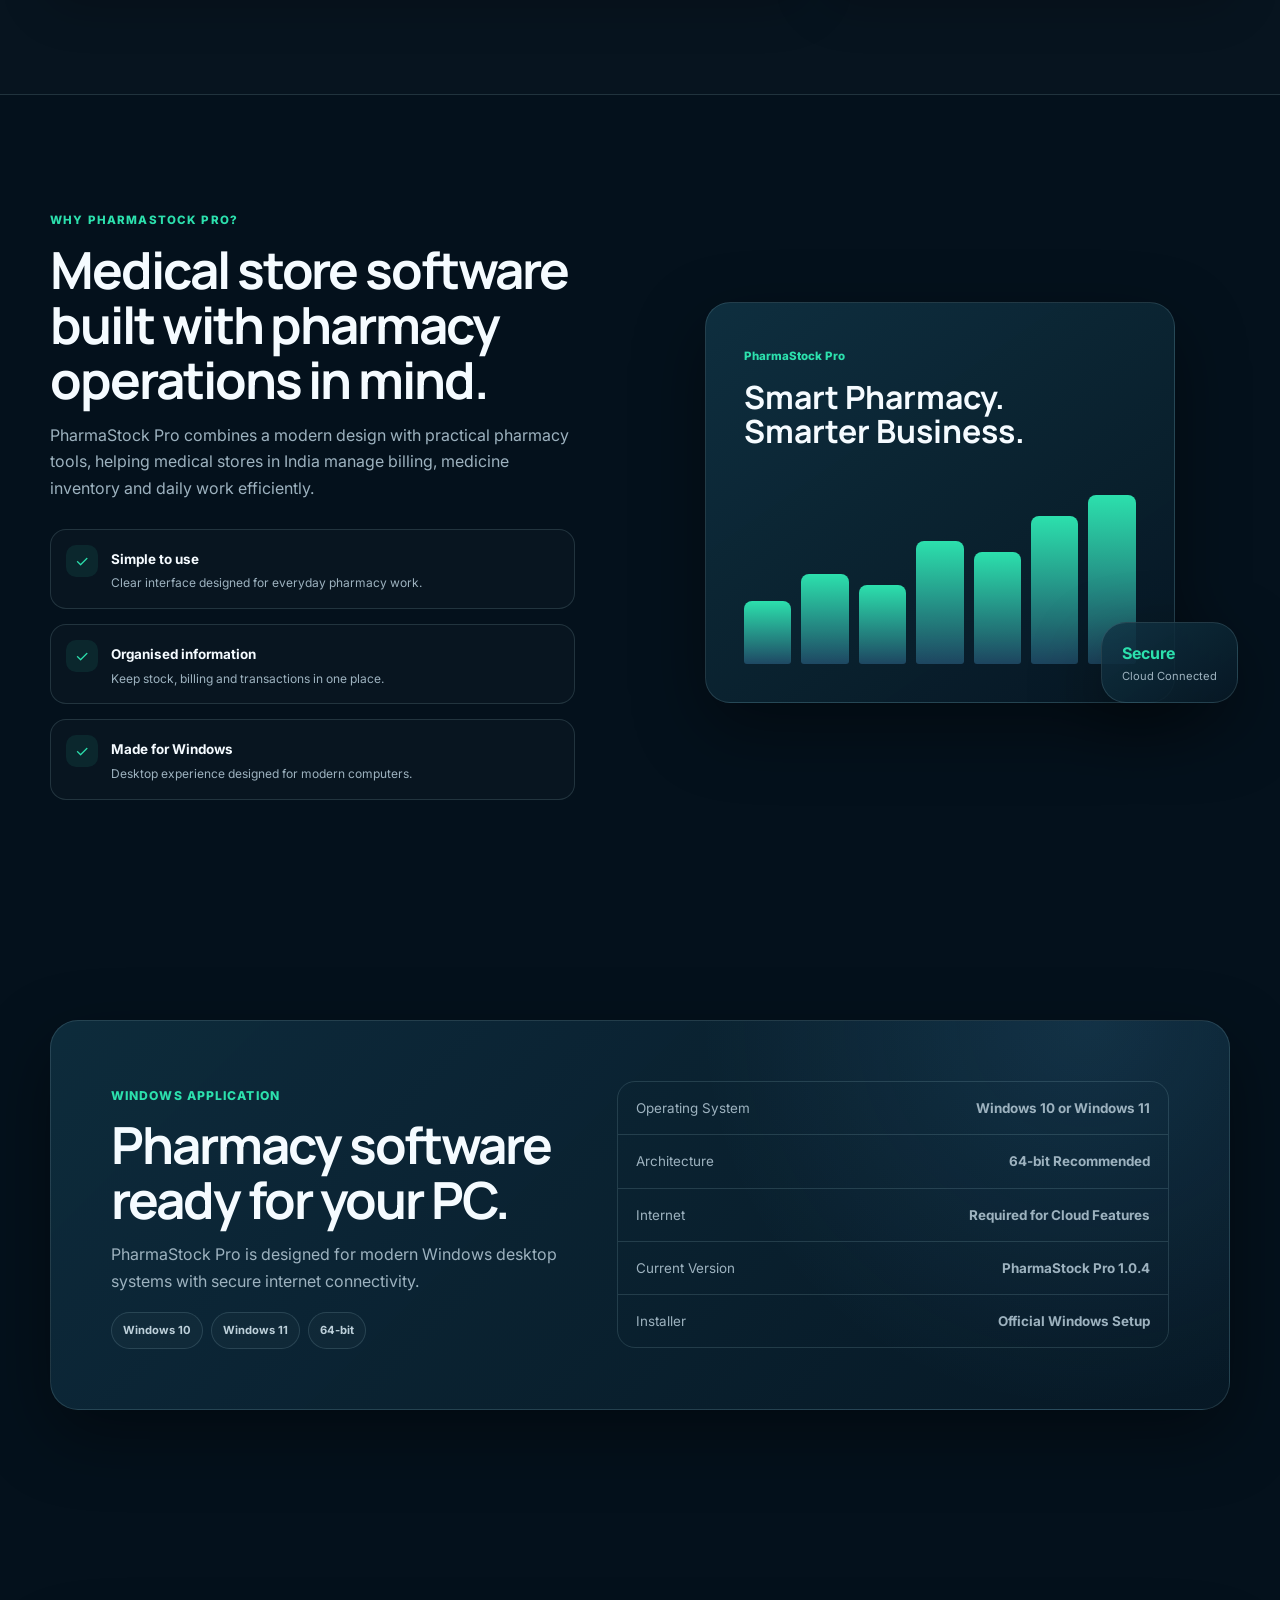
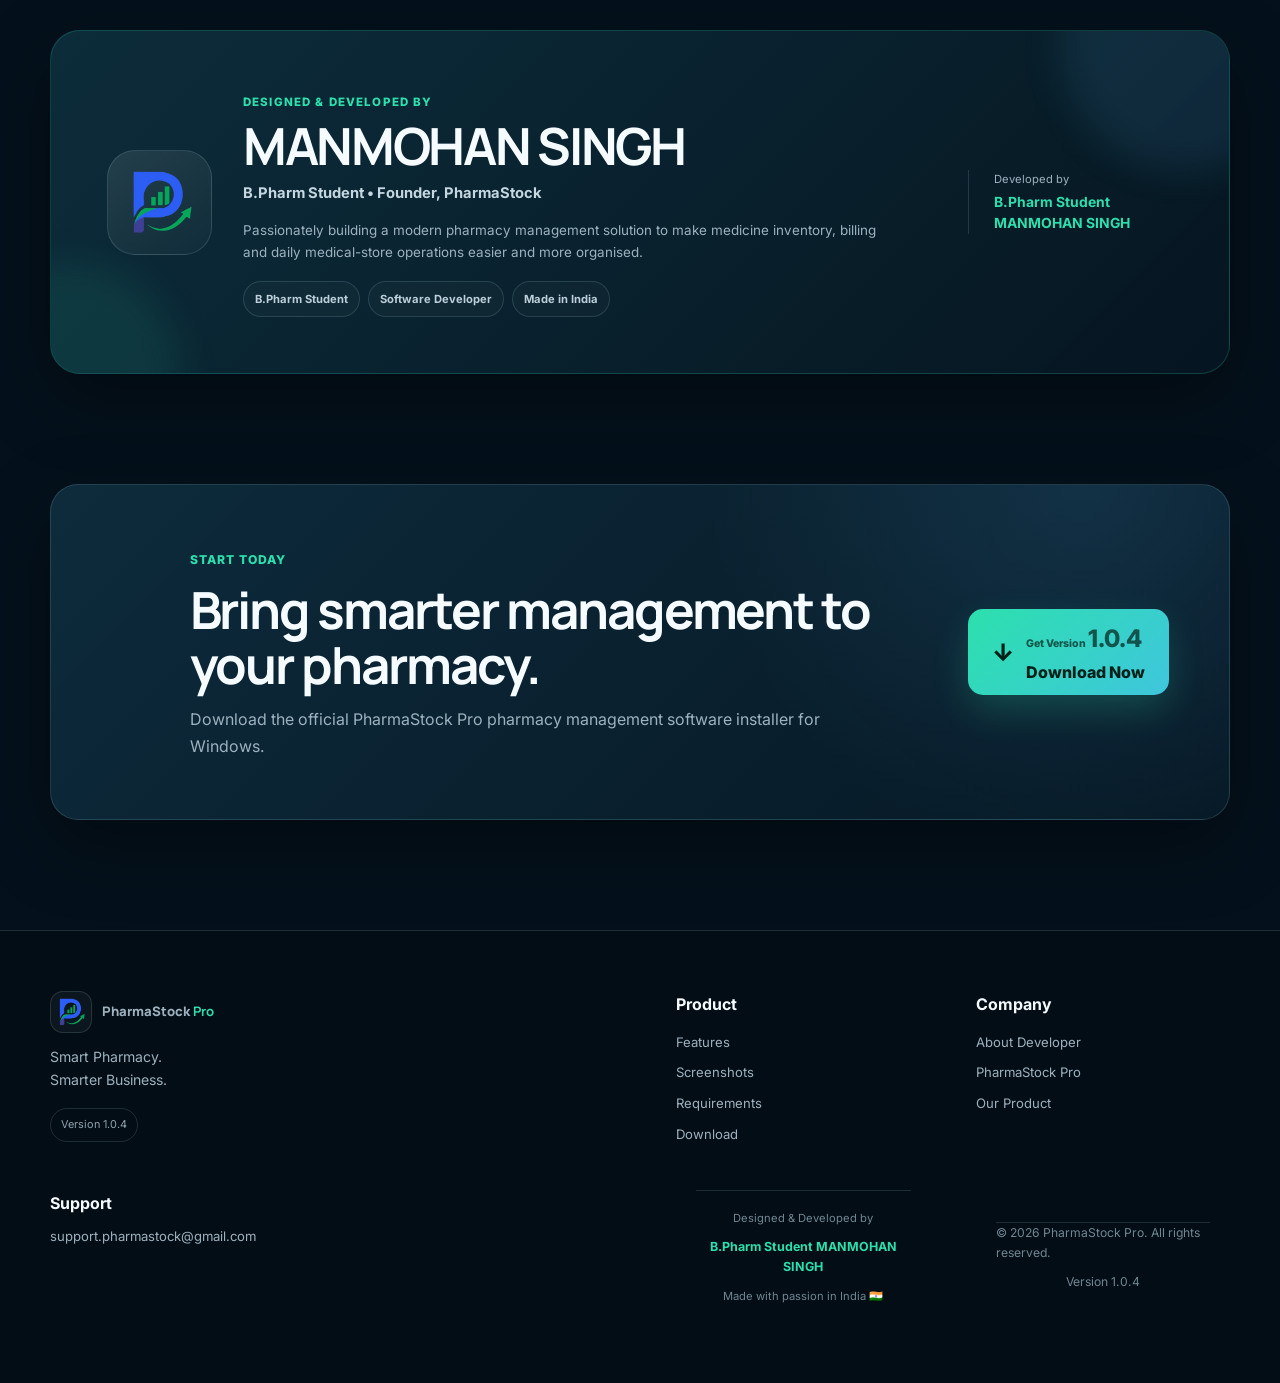
==== commit 0eb55aa2: "Update index.html" ====
--- a/index.html
+++ b/index.html
@@ -22,7 +22,7 @@
 <link rel="shortcut icon" type="image/png" href="./favicon.png?v=1">
 <link rel="apple-touch-icon" href="./favicon.png?v=1">
 
-<meta name="theme-color" content="#04111c">
+
 
   <!-- Open Graph -->
   <meta property="og:type" content="website">
@@ -63,10 +63,10 @@
     "url": "https://supportpharmastock-code.github.io/PharmaStock/",
     "logo": {
       "@type": "ImageObject",
-      "url": "https://supportpharmastock-code.github.io/PharmaStock/favicon-180.png"
+      "url": "https://supportpharmastock-code.github.io/PharmaStock/favicon.png"
     },
     "description": "Developer of PharmaStock Pro pharmacy billing, medicine inventory and medical store management software for Windows.",
-    "email": "mailto:supportpharmastock@gmail.com",
+    "email": "mailto:support.pharmastock@gmail.com",
     "founder": {
       "@type": "Person",
       "name": "Manmohan Singh"
@@ -79,47 +79,47 @@
 
   <!-- Software application structured data -->
   <script type="application/ld+json" id="softwareStructuredData">
-  {
-    "@context": "https://schema.org",
-    "@type": "SoftwareApplication",
-    "@id": "https://supportpharmastock-code.github.io/PharmaStock/#software",
-    "name": "PharmaStock Pro",
-    "alternateName": "PharmaStock",
-    "url": "https://supportpharmastock-code.github.io/PharmaStock/",
-    "description": "Professional pharmacy management software for GST billing, medicine inventory, stock control, expiry alerts, purchases, sales and medical store operations in India.",
-    "image": "https://supportpharmastock-code.github.io/PharmaStock/assets/dashboard.png",
-    "screenshot": [
-      "https://supportpharmastock-code.github.io/PharmaStock/assets/dashboard.png",
-      "https://supportpharmastock-code.github.io/PharmaStock/assets/login.png",
-      "https://supportpharmastock-code.github.io/PharmaStock/assets/billing.png"
-    ],
-    "operatingSystem": "Windows 10, Windows 11",
-    "applicationCategory": "BusinessApplication",
-    "applicationSubCategory": "Pharmacy Management Software",
-    "softwareVersion": "1.0.1",
-    "softwareRequirements": "Windows 10 or Windows 11, 64-bit recommended, internet required for cloud features",
-    "downloadUrl": "https://github.com/supportpharmastock-code/PharmaStock/releases/download/v1.0.1/PharmaStock-Pro-Setup-1.0.1.exe",
-    "installUrl": "https://github.com/supportpharmastock-code/PharmaStock/releases/download/v1.0.1/PharmaStock-Pro-Setup-1.0.1.exe",
-    "releaseNotes": "https://github.com/supportpharmastock-code/PharmaStock/releases/tag/v1.0.1",
-    "inLanguage": "en-IN",
-    "countryOfOrigin": {
-      "@type": "Country",
-      "name": "India"
-    },
-    "publisher": {
-      "@id": "https://supportpharmastock-code.github.io/PharmaStock/#organization"
-    },
-    "offers": {
-      "@type": "Offer",
-      "price": "0",
-      "priceCurrency": "INR",
-      "availability": "https://schema.org/InStock",
-      "url": "https://supportpharmastock-code.github.io/PharmaStock/#download"
-    }
+{
+  "@context": "https://schema.org",
+  "@type": "SoftwareApplication",
+  "@id": "https://supportpharmastock-code.github.io/PharmaStock/#software",
+  "name": "PharmaStock Pro",
+  "alternateName": "PharmaStock",
+  "url": "https://supportpharmastock-code.github.io/PharmaStock/",
+  "description": "Professional pharmacy management software for GST billing, medicine inventory, stock control, expiry alerts, purchases, sales and medical store operations in India.",
+  "image": "https://supportpharmastock-code.github.io/PharmaStock/assets/dashboard.png",
+  "screenshot": [
+    "https://supportpharmastock-code.github.io/PharmaStock/assets/dashboard.png",
+    "https://supportpharmastock-code.github.io/PharmaStock/assets/login.png",
+    "https://supportpharmastock-code.github.io/PharmaStock/assets/billing.png"
+  ],
+  "operatingSystem": "Windows 10, Windows 11",
+  "applicationCategory": "BusinessApplication",
+  "applicationSubCategory": "Pharmacy Management Software",
+  "softwareVersion": "1.0.4",
+  "softwareRequirements": "Windows 10 or Windows 11, 64-bit recommended, internet required for cloud features",
+  "downloadUrl": "https://github.com/supportpharmastock-code/PharmaStock/releases/download/v1.0.4/PharmaStock-Pro-Setup-1.0.4.exe",
+  "installUrl": "https://github.com/supportpharmastock-code/PharmaStock/releases/download/v1.0.4/PharmaStock-Pro-Setup-1.0.4.exe",
+  "releaseNotes": "https://github.com/supportpharmastock-code/PharmaStock/releases/tag/v1.0.4",
+  "inLanguage": "en-IN",
+  "countryOfOrigin": {
+    "@type": "Country",
+    "name": "India"
+  },
+  "publisher": {
+    "@id": "https://supportpharmastock-code.github.io/PharmaStock/#organization"
+  },
+  "offers": {
+    "@type": "Offer",
+    "price": "0",
+    "priceCurrency": "INR",
+    "availability": "https://schema.org/InStock",
+    "url": "https://supportpharmastock-code.github.io/PharmaStock/#download"
   }
+}
   </script>
 </head>
-<body data-current-version="1.0.1">
+<body data-current-version="1.0.4">
   <div class="loader" id="loader">
     <div class="loader-glow"></div>
     <img src="assets/P-logo.png" alt="PharmaStock Pro logo" class="loader-logo" fetchpriority="high">
@@ -155,7 +155,7 @@
         <a href="#screenshots">Screenshots</a>
         <a href="#requirements">Requirements</a>
         <a href="#developer">Developer</a>
-        <a class="download-small download-link" data-download-link href="https://github.com/supportpharmastock-code/PharmaStock/releases/download/v1.0.1/PharmaStock-Pro-Setup-1.0.1.exe">Download</a>
+        <a class="download-small download-link" data-download-link href="https://github.com/supportpharmastock-code/PharmaStock/releases/download/v1.0.4/PharmaStock-Pro-Setup-1.0.4.exe">Download</a>
       </div>
     </nav>
   </header>
@@ -164,19 +164,19 @@
     <section class="hero container">
       <div class="hero-copy reveal">
         <div class="hero-badges">
-          <span class="badge"><i></i> Version <span data-software-version>1.0.1</span> Available</span>
+          <span class="badge"><i></i> Version <span data-software-version>1.0.4</span> Available</span>
           <span class="india-badge">🇮🇳 Proudly Developed in India</span>
         </div>
         <h1>The Future of <span>Pharmacy Management Software.</span></h1>
         <p class="hero-subtitle">PharmaStock Pro is professional pharmacy billing and medicine inventory software for Windows. Manage purchases, sales, GST invoices, stock, expiry alerts and reports through one powerful medical store application.</p>
         <div class="hero-points"><span>Fast Billing</span><span>Secure Data</span><span>Smart Inventory</span></div>
         <div class="hero-buttons" id="download">
-          <a class="primary download-link" data-download-link href="https://github.com/supportpharmastock-code/PharmaStock/releases/download/v1.0.1/PharmaStock-Pro-Setup-1.0.1.exe">
+          <a class="primary download-link" data-download-link href="https://github.com/supportpharmastock-code/PharmaStock/releases/download/v1.0.4/PharmaStock-Pro-Setup-1.0.4.exe">
             <span class="download-icon">↓</span><div><small>Download PharmaStock Pro</small>Windows 10 / 11</div>
           </a>
           <a class="secondary" href="#screenshots"><span class="play-icon">▶</span>View Software</a>
         </div>
-        <div class="meta"><span>Windows 10 / 11</span><span>64-bit Recommended</span><span>Secure Installer</span><span>Version <span data-software-version>1.0.1</span></span></div>
+        <div class="meta"><span>Windows 10 / 11</span><span>64-bit Recommended</span><span>Secure Installer</span><span>Version <span data-software-version>1.0.4</span></span></div>
       </div>
 
       <div class="hero-preview reveal">
@@ -198,7 +198,7 @@
       <div class="quick-item reveal"><div><strong class="counter" data-target="100">0</strong><b>%</b></div><span>Organised Workflow</span></div>
       <div class="quick-item reveal"><div><strong class="counter" data-target="6">0</strong><b>+</b></div><span>Powerful Modules</span></div>
       <div class="quick-item reveal"><div><strong class="counter" data-target="64">0</strong><b>-bit</b></div><span>Windows Support</span></div>
-      <div class="quick-item reveal"><div><strong data-software-version>1.0.1</strong></div><span>Current Version</span></div>
+      <div class="quick-item reveal"><div><strong><span data-software-version>1.0.4</span></strong></div><span>Current Version</span></div>
     </div></section>
 
     <section class="section container" id="features">
@@ -231,7 +231,7 @@
 
     <section class="section container" id="requirements"><div class="requirements reveal">
       <div class="requirements-copy"><span>WINDOWS APPLICATION</span><h2>Pharmacy software ready for your PC.</h2><p>PharmaStock Pro is designed for modern Windows desktop systems with secure internet connectivity.</p><div class="requirement-tags"><span>Windows 10</span><span>Windows 11</span><span>64-bit</span></div></div>
-      <div class="req-list"><p><span>Operating System</span><b>Windows 10 or Windows 11</b></p><p><span>Architecture</span><b>64-bit Recommended</b></p><p><span>Internet</span><b>Required for Cloud Features</b></p><p><span>Current Version</span><b>PharmaStock Pro <span data-software-version>1.0.1</span></b></p><p><span>Installer</span><b>Official Windows Setup</b></p></div>
+      <div class="req-list"><p><span>Operating System</span><b>Windows 10 or Windows 11</b></p><p><span>Architecture</span><b>64-bit Recommended</b></p><p><span>Internet</span><b>Required for Cloud Features</b></p><p><span>Current Version</span><b>PharmaStock Pro <span data-software-version>1.0.4</span></b></p><p><span>Installer</span><b>Official Windows Setup</b></p></div>
     </div></section>
 
     <section class="section container" id="developer"><div class="developer-card reveal">
@@ -241,12 +241,12 @@
       <div class="developer-signature"><span>Developed by</span><b>B.Pharm Student<br>MANMOHAN SINGH</b></div>
     </div></section>
 
-    <section class="cta container reveal"><div class="cta-glow"></div><div><span>START TODAY</span><h2>Bring smarter management to your pharmacy.</h2><p>Download the official PharmaStock Pro pharmacy management software installer for Windows.</p></div><a class="primary download-link" data-download-link href="https://github.com/supportpharmastock-code/PharmaStock/releases/download/v1.0.1/PharmaStock-Pro-Setup-1.0.1.exe"><span class="download-icon">↓</span><div><small>Get Version <span data-software-version>1.0.1</span></small>Download Now</div></a></section>
+    <section class="cta container reveal"><div class="cta-glow"></div><div><span>START TODAY</span><h2>Bring smarter management to your pharmacy.</h2><p>Download the official PharmaStock Pro pharmacy management software installer for Windows.</p></div><a class="primary download-link" data-download-link href="https://github.com/supportpharmastock-code/PharmaStock/releases/download/v1.0.4/PharmaStock-Pro-Setup-1.0.4.exe"><span class="download-icon">↓</span><div><small>Get Version <span data-software-version>1.0.4</span></small>Download Now</div></a></section>
   </main>
 
   <footer>
     <div class="container footer-grid">
-      <div class="footer-brand"><a class="brand" href="#home"><div class="brand-logo-wrap"><img src="assets/P-logo.png" alt="PharmaStock Pro logo" loading="lazy" decoding="async"></div><span>PharmaStock <b>Pro</b></span></a><p>Smart Pharmacy.<br>Smarter Business.</p><div class="footer-version">Version <span data-software-version>1.0.1</span></div></div>
+      <div class="footer-brand"><a class="brand" href="#home"><div class="brand-logo-wrap"><img src="assets/P-logo.png" alt="PharmaStock Pro logo" loading="lazy" decoding="async"></div><span>PharmaStock <b>Pro</b></span></a><p>Smart Pharmacy.<br>Smarter Business.</p><div class="footer-version">Version <span data-software-version>1.0.4</span></div></div>
       <div><h4>Product</h4><a href="#features">Features</a><a href="#screenshots">Screenshots</a><a href="#requirements">Requirements</a><a href="#download">Download</a></div>
       <div><h4>Company</h4><a href="#developer">About Developer</a><a href="#home">PharmaStock Pro</a><a href="#features">Our Product</a></div>
       <div><div>
@@ -257,7 +257,7 @@
 </div>
     </div>
     <div class="container developer-footer"><span>Designed & Developed by</span><b>B.Pharm Student MANMOHAN SINGH</b><small>Made with passion in India 🇮🇳</small></div>
-    <div class="container copyright"><p>© <span id="year"></span> PharmaStock Pro. All rights reserved.</p><span>Version <span data-software-version>1.0.1</span></span></div>
+    <div class="container copyright"><p>© <span id="year"></span> PharmaStock Pro. All rights reserved.</p><span>Version <span data-software-version>1.0.4</span></span></div>
   </footer>
 
   <div class="toast" id="toast"><div class="toast-icon">✓</div><div><b>Download Starting</b><small>Open the installer after the download completes.</small></div><button type="button" id="closeToast" aria-label="Close notification">×</button></div>
